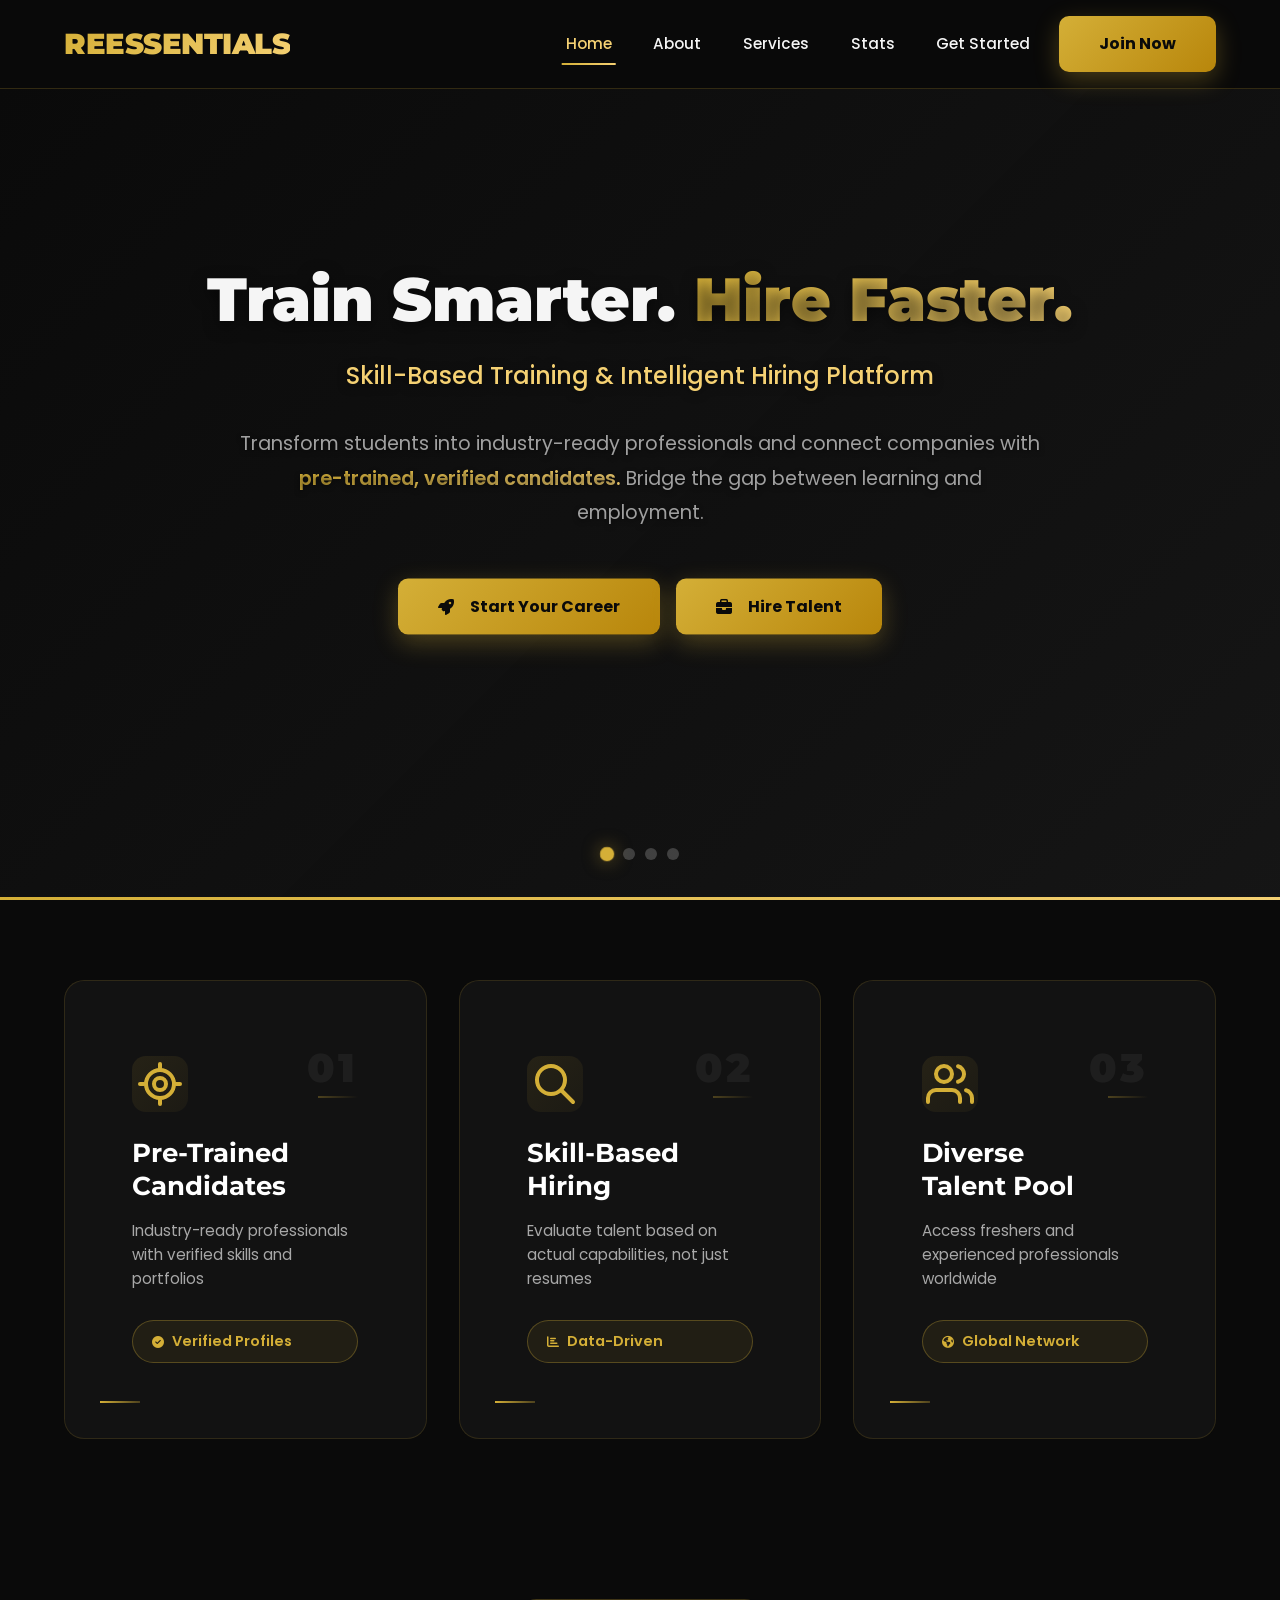
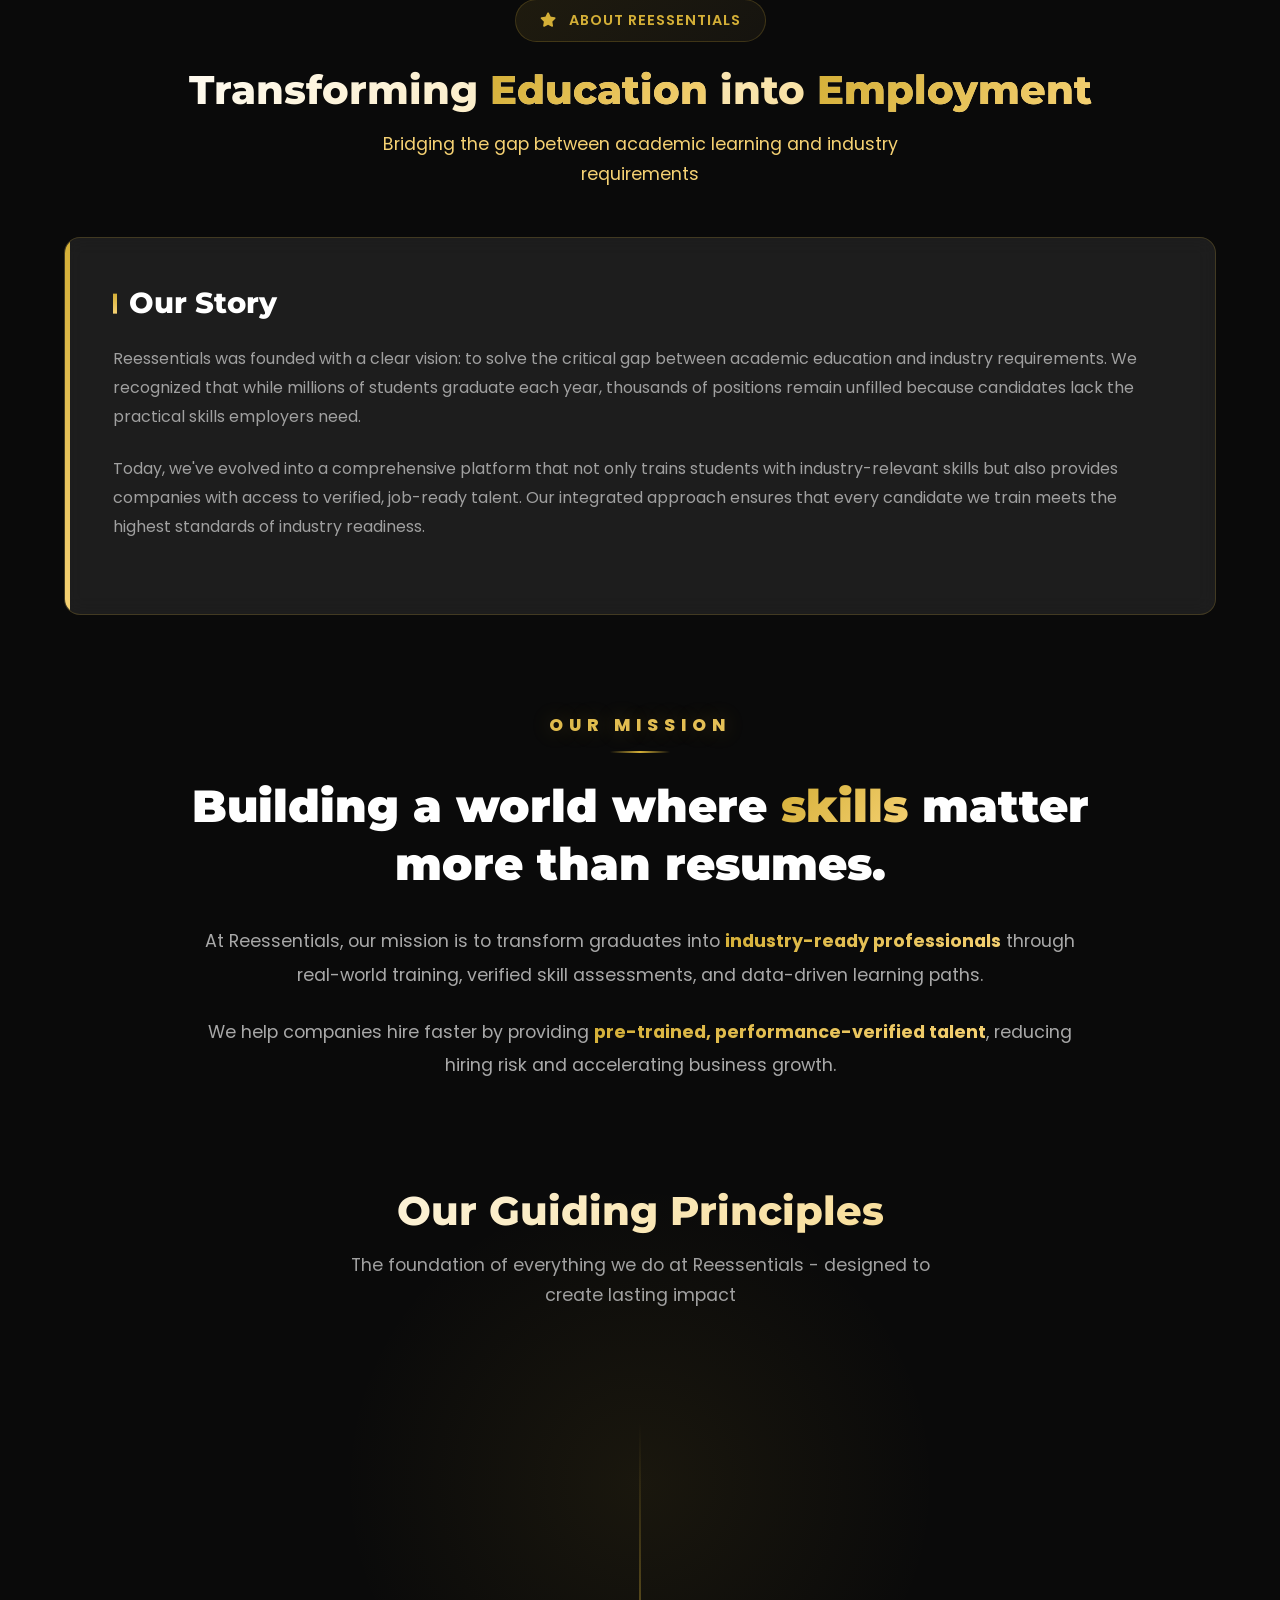
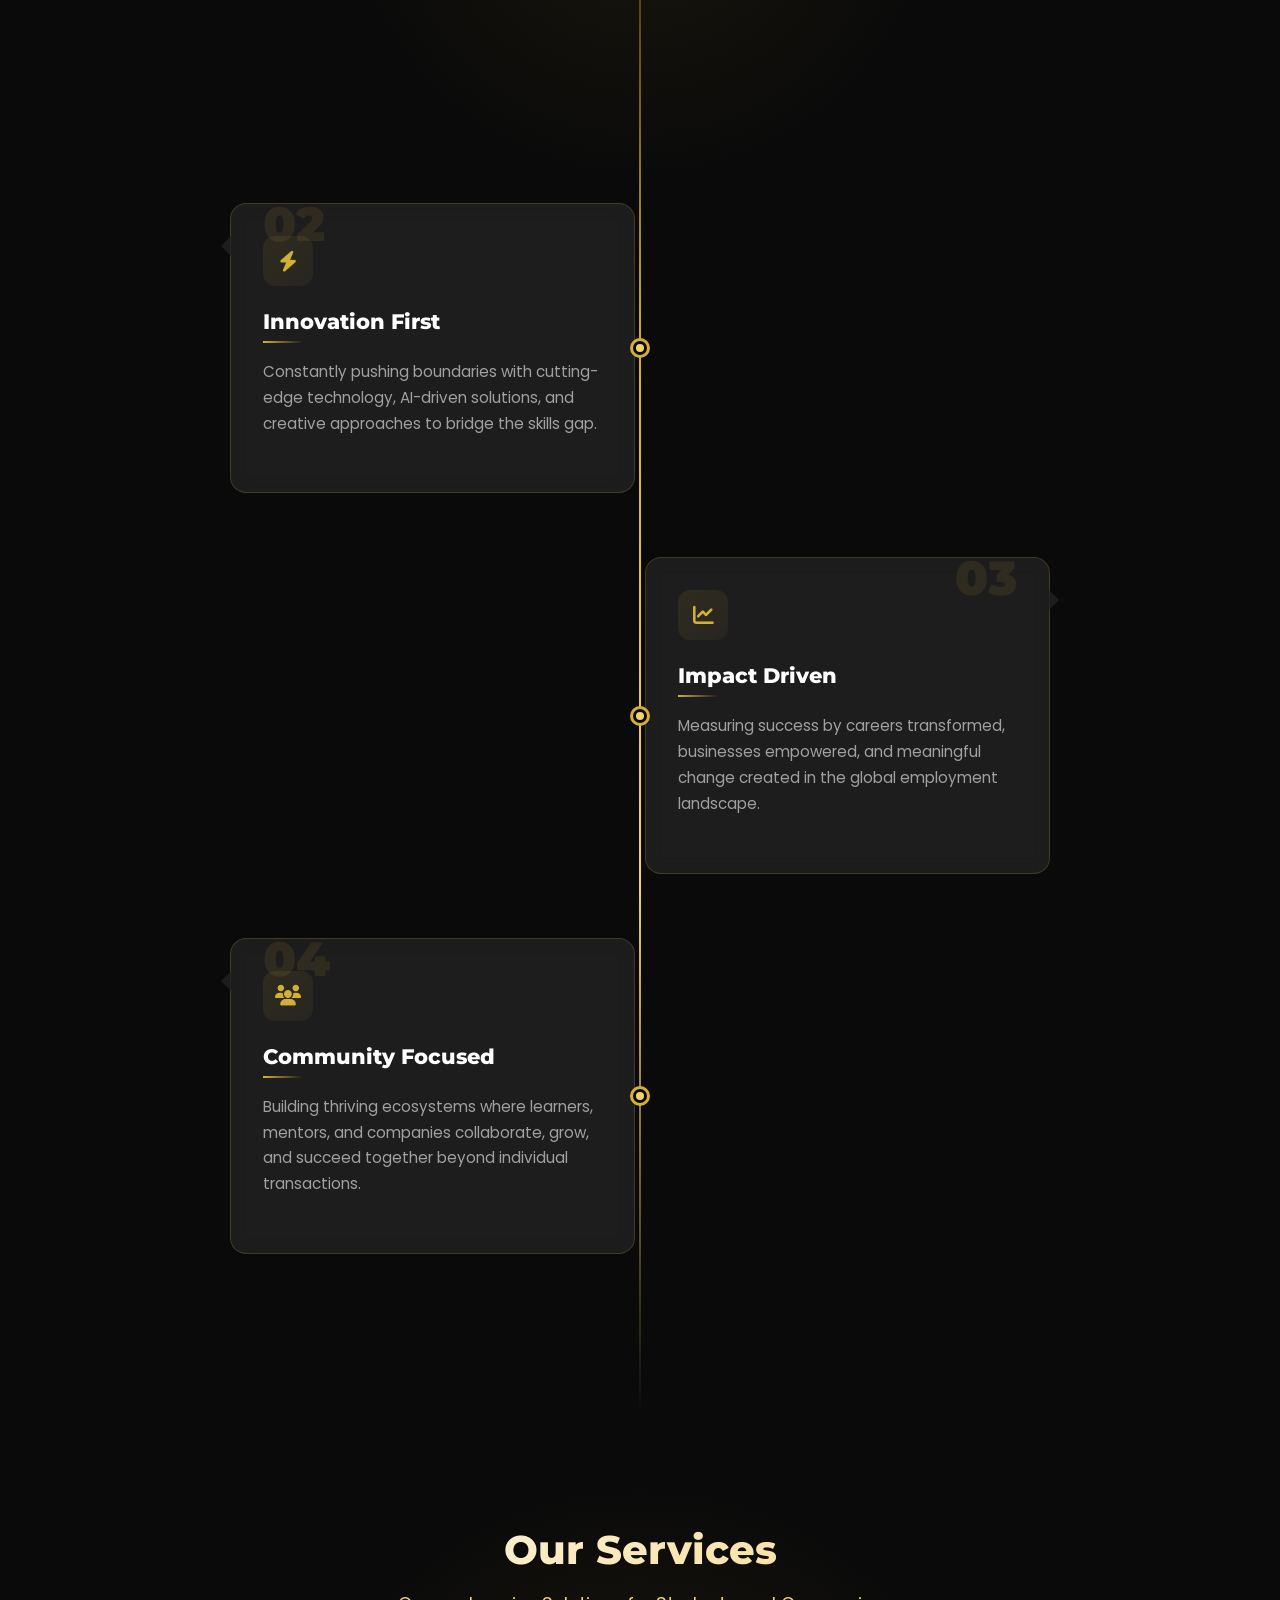
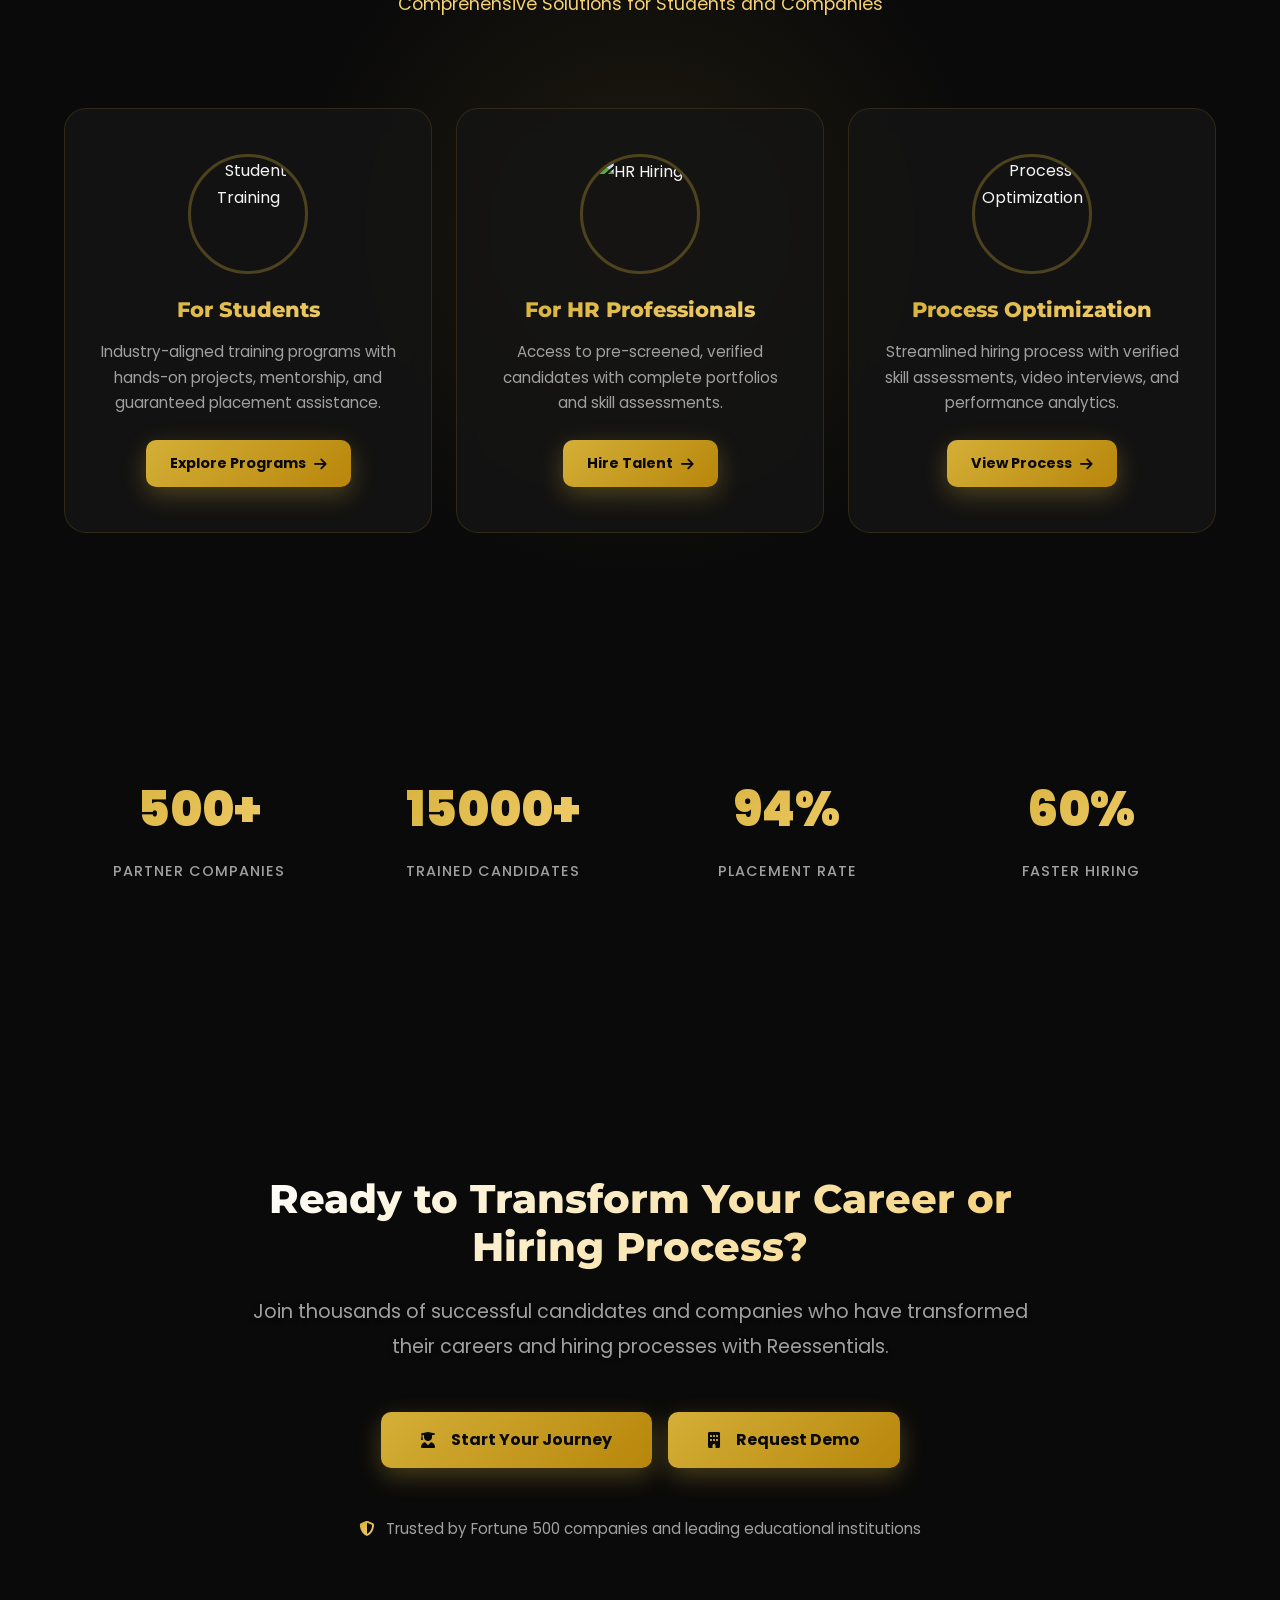
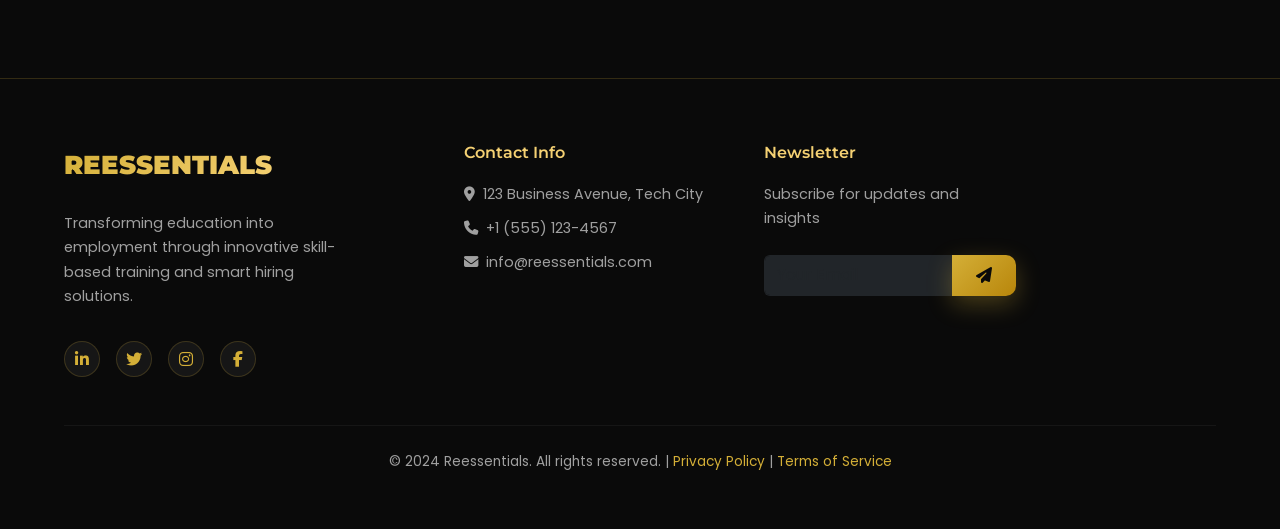
==== src/main/resources/static/index.html @ 7e1df3ef "Initial clean commit" ====
<!DOCTYPE html>
<html lang="en">
<head>
 <meta charset="UTF-8">
 <title>Reessentials - Train Smarter, Hire Faster</title>
 <meta name="viewport" content="width=device-width, initial-scale=1">
 <!-- Performance Optimizations -->
 <meta http-equiv="X-UA-Compatible" content="IE=edge">
 <meta name="description" content="Skill-Based Training & Intelligent Hiring Platform - Transform students into industry-ready professionals">
 <meta name="keywords" content="training, hiring, recruitment, skills, career, jobs, talent">
 <!-- DNS Prefetch for CDNs -->
 <link rel="dns-prefetch" href="https://cdn.jsdelivr.net">
 <link rel="dns-prefetch" href="https://cdnjs.cloudflare.com">
 <link rel="dns-prefetch" href="https://fonts.googleapis.com">
 <!-- Preload Critical Resources -->
 <link rel="preload" href="https://cdn.jsdelivr.net/npm/bootstrap@5.3.2/dist/css/bootstrap.min.css" as="style" crossorigin>
 <link rel="preload" href="https://fonts.googleapis.com/css2?family=Poppins:wght@300;400;500;600;700;800;900&family=Montserrat:wght@700;800;900&display=swap" as="style" crossorigin>
 <!-- Bootstrap 5 (Minified) -->
 <link href="https://cdn.jsdelivr.net/npm/bootstrap@5.3.2/dist/css/bootstrap.min.css" rel="stylesheet" crossorigin="anonymous">
 <!-- Font Awesome (Optimized) -->
 <link rel="stylesheet" href="https://cdnjs.cloudflare.com/ajax/libs/font-awesome/6.4.2/css/all.min.css" crossorigin="anonymous">
 <!-- Google Fonts (Optimized) -->
 <link href="https://fonts.googleapis.com/css2?family=Poppins:wght@300;400;500;600;700;800;900&family=Montserrat:wght@700;800;900&display=swap" rel="stylesheet" crossorigin="anonymous">
 <!-- AOS Animation (Deferred) -->
 <link href="https://unpkg.com/aos@2.3.1/dist/aos.css" rel="stylesheet" media="print" onload="this.media='all'">
 <noscript><link href="https://unpkg.com/aos@2.3.1/dist/aos.css" rel="stylesheet"></noscript>
 <!-- Lazy Loading CSS -->
 <style>
     /* Critical CSS - Above the Fold */
     :root {
         --gold: #D4AF37;
         --gold-light: #F5D173;
         --gold-dark: #B8860B;
         --black: #0A0A0A;
         --black-light: #1A1A1A;
         --black-lighter: #222222;
         --white: #FFFFFF;
         --text-light: #F5F5F5;
         --text-gray: #A0A0A0;
         --border-color: rgba(212, 175, 55, 0.2);
     }
   
     * {
         margin: 0;
         padding: 0;
         box-sizing: border-box;
     }
   
     body {
         background: var(--black);
         color: var(--text-light);
         font-family: 'Poppins', sans-serif;
         overflow-x: hidden;
         line-height: 1.7;
         -webkit-font-smoothing: antialiased;
         -moz-osx-font-smoothing: grayscale;
     }
   
     /* Ensure content is visible before AOS loads */
     [data-aos] {
         opacity: 1 !important;
         transform: none !important;
     }
   
     .js-loaded [data-aos] {
         opacity: 0;
     }
 </style>
 <!-- Full CSS (Loaded after critical CSS) -->
 <style id="full-css" media="print" onload="this.media='all'">
     h1, h2, h3, h4, h5, h6 {
         font-family: 'Montserrat', sans-serif;
         font-weight: 800;
         line-height: 1.2;
         margin-bottom: 1.5rem;
     }
   
     p {
         margin-bottom: 1.5rem;
         color: var(--text-gray);
     }
   
     .container {
         max-width: 1200px;
         padding: 0 1.5rem;
         margin: 0 auto;
     }
   
     section {
         padding: 5rem 0;
         position: relative;
         display: flex;
         align-items: center;
     }
   
     /* Full Page Backgrounds (Lazy Loaded) */
     .section-bg {
         position: absolute;
         top: 0;
         left: 0;
         width: 100%;
         height: 100%;
         z-index: 1;
         background-color: var(--black);
     }
   
     .section-bg.loaded::before {
         content: '';
         position: absolute;
         top: 0;
         left: 0;
         width: 100%;
         height: 100%;
         background: linear-gradient(135deg, rgba(10, 10, 10, 0.85) 0%, rgba(26, 26, 26, 0.9) 100%);
         z-index: 2;
     }
   
     .section-bg img {
         width: 100%;
         height: 100%;
         object-fit: cover;
         object-position: center;
         position: absolute;
         top: 0;
         left: 0;
         z-index: 1;
         opacity: 0;
         transition: opacity 0.8s ease;
     }
   
     .section-bg img.loaded {
         opacity: 1;
     }
   
     .section-content {
         position: relative;
         z-index: 3;
     }
   
     /* Custom Scrollbar */
     ::-webkit-scrollbar {
         width: 10px;
     }
   
     ::-webkit-scrollbar-track {
         background: var(--black);
     }
   
     ::-webkit-scrollbar-thumb {
         background: linear-gradient(135deg, var(--gold), var(--gold-light));
         border-radius: 5px;
     }
   
     /* Gold Gradients */
     .gold-gradient {
         background: linear-gradient(135deg, var(--gold), var(--gold-light));
         -webkit-background-clip: text;
         -webkit-text-fill-color: transparent;
         background-clip: text;
     }
   
     .gold-bg-gradient {
         background: linear-gradient(135deg, var(--gold), var(--gold-light));
     }
    
   
     /* Luxury Navbar */
     .navbar {
         background: rgba(10, 10, 10, 0.95);
         backdrop-filter: blur(10px);
         padding: 1rem 0;
         border-bottom: 1px solid var(--border-color);
         position: fixed;
         width: 100%;
         top: 0;
         z-index: 1000;
         transition: all 0.3s ease;
     }
   
     .navbar.scrolled {
         padding: 0.7rem 0;
         background: rgba(10, 10, 10, 0.98);
         box-shadow: 0 5px 20px rgba(0, 0, 0, 0.3);
     }
   
     .nav-logo {
         font-family: 'Montserrat', sans-serif;
         font-size: 1.8rem;
         font-weight: 900;
         background: linear-gradient(135deg, var(--gold), var(--gold-light));
         -webkit-background-clip: text;
         -webkit-text-fill-color: transparent;
         text-decoration: none;
         letter-spacing: -0.5px;
         display: inline-block;
     }
   
     .nav-link {
         color: var(--text-light) !important;
         font-weight: 500;
         padding: 0.5rem 1rem !important;
         margin: 0 0.3rem;
         font-size: 0.95rem;
         position: relative;
         transition: all 0.3s ease;
     }
   
     .nav-link::after {
         content: '';
         position: absolute;
         bottom: 0;
         left: 50%;
         transform: translateX(-50%);
         width: 0;
         height: 2px;
         background: linear-gradient(135deg, var(--gold), var(--gold-light));
         transition: width 0.3s ease;
     }
   
     .nav-link:hover,
     .nav-link.active {
         color: var(--gold-light) !important;
     }
   
     .nav-link:hover::after,
     .nav-link.active::after {
         width: 70%;
     }
   
     /* Enhanced Hero Section with Carousel */
     .hero-section {
         min-height: 100vh;
         position:relative;
         padding: 0;
         overflow: hidden;
     }
   
     .hero-carousel {
         width: 100%;
         height: 100vh;
         position: relative;
     }
   
     .carousel-inner {
         height: 100vh;
     }
   
     .carousel-item {
         height: 100vh;
         position: relative;
         transition: transform 1s ease-in-out;
         opacity: 0;
         display: none;
     }
   
     .carousel-item.active {
         opacity: 1;
         display: block;
     }
   
     .carousel-item::before {
         content: '';
         position: absolute;
         top: 0;
         left: 0;
         width: 100%;
         height: 100%;
         background: linear-gradient(135deg,
             rgba(10, 10, 10, 0.85) 0%,
             rgba(26, 26, 26, 0.9) 100%);
         z-index: 1;
     }
   
     .carousel-bg {
         position: absolute;
         top: 0;
         left: 0;
         width: 100%;
         height: 100%;
         object-fit: cover;
         z-index: 0;
         opacity: 0;
         transition: opacity 0.8s ease;
     }
   
     .carousel-bg.loaded {
         opacity: 1;
     }
   
     .carousel-content {
         position: absolute;
         top: 50%;
         left: 50%;
         transform: translate(-50%, -50%);
         z-index: 2;
         width: 100%;
         padding: 0 2rem;
         text-align: center;
     }
   
     .hero-title {
         font-size: 3.8rem;
         font-weight: 900;
         margin-bottom: 1.5rem;
         line-height: 1.1;
         text-shadow: 0 5px 15px rgba(0, 0, 0, 0.5);
     }
   
     .hero-title span {
         display: inline-block;
     }
   
     .hero-subtitle {
         font-size: 1.5rem;
         color: var(--gold-light);
         margin-bottom: 2rem;
         font-weight: 500;
         max-width: 700px;
         margin-left: auto;
         margin-right: auto;
         line-height: 1.6;
         text-shadow: 0 2px 10px rgba(0, 0, 0, 0.5);
     }
   
     .hero-text {
         font-size: 1.2rem;
         color: var(--text-gray);
         max-width: 800px;
         margin: 0 auto 3rem;
         line-height: 1.8;
         text-shadow: 0 2px 5px rgba(0, 0, 0, 0.5);
     }
    .carousel-bg,
.section-bg img {
   filter: contrast(1.05) brightness(0.9);
}
.carousel-item::before {
   background: linear-gradient(135deg,
       rgba(10,10,10,0.65),
       rgba(26,26,26,0.75));
}
   
     /* Carousel Controls */
     .carousel-controls {
         position: absolute;
         bottom: 40px;
         left: 0;
         width: 100%;
         z-index: 10;
         display: flex;
         justify-content: center;
         align-items: center;
         gap: 20px;
     }
   
     .carousel-pagination {
         display: flex;
         gap: 10px;
     }
   
     .carousel-dot {
         width: 12px;
         height: 12px;
         border-radius: 50%;
         background: rgba(255, 255, 255, 0.2);
         border: 2px solid transparent;
         cursor: pointer;
         transition: all 0.3s ease;
     }
   
     .carousel-dot.active {
         background: var(--gold);
         transform: scale(1.2);
         box-shadow: 0 0 15px rgba(212, 175, 55, 0.5);
     }
   
     .carousel-dot:hover:not(.active) {
         background: rgba(212, 175, 55, 0.5);
     }
   
     .carousel-progress {
         position: absolute;
         bottom: 0;
         left: 0;
         width: 0%;
         height: 3px;
         background: linear-gradient(90deg, var(--gold), var(--gold-light));
         z-index: 11;
         transition: width 5s linear;
     }
   
     /* Buttons */
     .btn-gold {
         background: linear-gradient(135deg, var(--gold), var(--gold-dark));
         color: var(--black) !important;
         font-weight: 700;
         padding: 1rem 2.5rem;
         border-radius: 10px;
         border: none;
         font-size: 1rem;
         transition: all 0.3s ease;
         box-shadow: 0 8px 25px rgba(212, 175, 55, 0.3);
         position: relative;
         overflow: hidden;
         display: inline-flex;
         align-items: center;
         justify-content: center;
         gap: 0.5rem;
         cursor: pointer;
         user-select: none;
     }
   
     .btn-gold:hover {
         transform: translateY(-3px);
         box-shadow: 0 15px 35px rgba(212, 175, 55, 0.4);
     }
   
     .btn-gold i {
         transition: transform 0.3s ease;
     }
   
     .btn-gold:hover i {
         transform: translateX(5px);
     }
   
     /* Modern Features Section */
    
    
    /* ===== WOW PREMIUM FEATURE CARDS (Clean & Modern) ===== */
.modern-features-section {
   padding: 5rem 0;
   background: #0a0a0a;
}
.feature-showcase {
   display: grid;
   grid-template-columns: repeat(3, 1fr);
   gap: 2rem;
}
/* Card */
.feature-showcase-item {
   background: rgba(20, 20, 20, 0.85);
   border: 1px solid rgba(212,175,55,0.15);
   border-radius: 20px;
   padding: 2.2rem;
   transition: all 0.35s ease;
   position: relative;
   overflow: hidden;
   backdrop-filter: blur(10px);
}
/* Hover WOW */
.feature-showcase-item:hover {
   transform: translateY(-12px) scale(1.02);
   border-color: rgba(212,175,55,0.7);
   box-shadow: 0 25px 50px rgba(0,0,0,0.5),
               0 0 25px rgba(212,175,55,0.25);
}
/* Top number */
.feature-showcase-number {
   font-size: 0.8rem;
   letter-spacing: 3px;
   color: rgba(212,175,55,0.6);
   margin-bottom: 1rem;
   font-weight: 600;
}
/* Icon Circle */
.feature-showcase-item::before {
   content: "";
   position: absolute;
   top: -40px;
   right: -40px;
   width: 120px;
   height: 120px;
   background: radial-gradient(circle, rgba(212,175,55,0.15), transparent 70%);
}
/* Title */
.feature-showcase-title {
   font-size: 1.6rem;
   font-weight: 700;
   color: #fff;
   margin-bottom: 1rem;
   line-height: 1.3;
}
/* Description */
.feature-showcase-desc {
   font-size: 0.95rem;
   color: #a8a8a8;
   line-height: 1.6;
   margin-bottom: 1.8rem;
}
/* Bottom Tag */
.feature-showcase-tag {
   display: inline-flex;
   align-items: center;
   gap: 0.5rem;
   padding: 0.5rem 1.2rem;
   border-radius: 30px;
   background: rgba(212,175,55,0.08);
   border: 1px solid rgba(212,175,55,0.3);
   font-size: 0.9rem;
   font-weight: 600;
   color: #d4af37;
   transition: all 0.3s ease;
}
.feature-showcase-item:hover .feature-showcase-tag {
   background: linear-gradient(135deg,#d4af37,#f5d173);
   color: #000;
   border-color: transparent;
}
/* Responsive */
@media(max-width:992px){
   .feature-showcase{
       grid-template-columns: repeat(2,1fr);
   }
}
@media(max-width:768px){
   .feature-showcase{
       grid-template-columns: 1fr;
   }
}
   
    
     .feature-showcase-item::before {
         content: '';
         position: absolute;
         inset: 0;
         background: linear-gradient(
             135deg,
             rgba(212, 175, 55, 0.03) 0%,
             rgba(212, 175, 55, 0.01) 100%
         );
         opacity: 0;
         transition: opacity 0.4s ease;
         z-index: 1;
     }
   
     .feature-showcase-item:hover::before {
         opacity: 1;
     }
   
     .feature-showcase-item:hover {
         transform: translateY(-10px);
         border-color: rgba(212, 175, 55, 0.2);
         box-shadow:
             0 20px 40px rgba(0, 0, 0, 0.3),
             0 0 60px rgba(212, 175, 55, 0.05),
             inset 0 0 0 1px rgba(212, 175, 55, 0.1);
     }
   
     .feature-showcase-content {
         position: relative;
         padding: 2.5rem 2rem;
         height: 100%;
         display: flex;
         flex-direction: column;
         z-index: 2;
     }
   
     .feature-showcase-number {
         position: absolute;
         top: 2rem;
         right: 2rem;
         text-align: right;
         z-index: 3;
     }
   
     .number-glow {
         font-family: 'Montserrat', sans-serif;
         font-size: 2.5rem;
         font-weight: 900;
         color: rgba(255, 255, 255, 0.05);
         line-height: 1;
         transition: all 0.4s ease;
         display: block;
     }
   
     .feature-showcase-item:hover .number-glow {
         color: rgba(212, 175, 55, 0.1);
         transform: scale(1.05);
     }
   
     .number-line {
         width: 40px;
         height: 2px;
         background: linear-gradient(90deg,
             rgba(212, 175, 55, 0.3),
             transparent);
         margin-top: 0.5rem;
         margin-left: auto;
         transition: all 0.4s ease;
         transform-origin: right;
     }
   
     .feature-showcase-item:hover .number-line {
         width: 60px;
         background: linear-gradient(90deg,
             var(--gold),
             rgba(212, 175, 55, 0.3));
     }
   
     .feature-showcase-icon {
         width: 56px;
         height: 56px;
         background: linear-gradient(135deg,
             rgba(212, 175, 55, 0.1),
             rgba(212, 175, 55, 0.05));
         border-radius: 14px;
         display: flex;
         align-items: center;
         justify-content: center;
         margin-bottom: 1.5rem;
         color: var(--gold);
         transition: all 0.4s cubic-bezier(0.4, 0, 0.2, 1);
         position: relative;
         overflow: hidden;
     }
   
     .feature-showcase-icon::before {
         content: '';
         position: absolute;
         inset: 0;
         background: linear-gradient(135deg,
             var(--gold),
             var(--gold-light));
         opacity: 0;
         transition: opacity 0.4s ease;
     }
   
     .feature-showcase-icon svg {
         position: relative;
         z-index: 2;
         transition: all 0.4s ease;
     }
   
     .feature-showcase-item:hover .feature-showcase-icon {
         transform: translateY(-5px) scale(1.05);
         box-shadow:
             0 10px 20px rgba(212, 175, 55, 0.2),
             inset 0 1px 0 rgba(255, 255, 255, 0.2);
     }
   
     .feature-showcase-item:hover .feature-showcase-icon::before {
         opacity: 1;
     }
   
     .feature-showcase-item:hover .feature-showcase-icon svg {
         color: var(--black);
         transform: rotate(5deg);
     }
   
    
   
     .title-line {
         position: absolute;
         bottom: 0;
         left: 0;
         width: 40px;
         height: 2px;
         background: linear-gradient(90deg,
             var(--gold),
             rgba(212, 175, 55, 0.3));
         transition: all 0.4s ease;
     }
   
     .feature-showcase-item:hover .title-line {
         width: 60px;
         background: linear-gradient(90deg,
             var(--gold),
             var(--gold-light));
     }
   
   
     .feature-showcase-item:hover .feature-showcase-desc {
         color: rgba(255, 255, 255, 0.9);
     }
   
   
   
     .feature-showcase-tag i {
         font-size: 0.75rem;
     }
   
     .feature-showcase-item:hover .feature-showcase-tag {
         background: rgba(212, 175, 55, 0.15);
         border-color: rgba(212, 175, 55, 0.3);
         transform: translateY(-2px);
         box-shadow: 0 5px 15px rgba(212, 175, 55, 0.1);
     }
   
     /* About Section */
     #about .section-bg::before {
         background: linear-gradient(135deg, rgba(10, 10, 10, 0.88) 0%, rgba(26, 26, 26, 0.92) 100%);
     }
   
     .about-header {
         text-align: center;
         margin-bottom: 3rem;
     }
   
     .about-badge {
         display: inline-block;
         background: linear-gradient(135deg, rgba(212, 175, 55, 0.1), rgba(245, 209, 115, 0.05));
         border: 1px solid var(--border-color);
         padding: 0.5rem 1.5rem;
         border-radius: 50px;
         font-size: 0.9rem;
         color: var(--gold);
         font-weight: 600;
         letter-spacing: 1px;
         margin-bottom: 1.5rem;
         text-transform: uppercase;
     }
   
     .section-title {
         font-size: 2.5rem;
         margin-bottom: 1rem;
         background: linear-gradient(135deg, var(--white), var(--gold-light));
         -webkit-background-clip: text;
         -webkit-text-fill-color: transparent;
     }
   
     .section-subtitle {
         font-size: 1.1rem;
         color: var(--gold-light);
         margin-bottom: 2.5rem;
         max-width: 600px;
         margin-left: auto;
         margin-right: auto;
     }
   
     /* About Content */
     .about-content {
         display: flex;
         flex-direction: column;
         gap: 3rem;
     }
   
     /* Story Section */
     .story-section {
         background: rgba(34, 34, 34, 0.8);
         border-radius: 16px;
         padding: 3rem;
         border: 1px solid var(--border-color);
         position: relative;
         overflow: hidden;
         backdrop-filter: blur(10px);
     }
   
     .story-section::before {
         content: '';
         position: absolute;
         top: 0;
         left: 0;
         width: 5px;
         height: 100%;
         background: linear-gradient(180deg, var(--gold), var(--gold-light));
     }
   
     .story-title {
         font-size: 1.8rem;
         margin-bottom: 1.5rem;
         color: var(--white);
         position: relative;
         padding-left: 1rem;
     }
   
     .story-title::before {
         content: '';
         position: absolute;
         left: 0;
         top: 50%;
         transform: translateY(-50%);
         width: 4px;
         height: 60%;
         background: linear-gradient(180deg, var(--gold), var(--gold-light));
     }
   
     .story-text {
         font-size: 1rem;
         line-height: 1.8;
         color: var(--text-gray);
     }
   
     /* Mission Vision Grid - UPDATED */
     .mission-vision-grid {
         display: grid;
         grid-template-columns: repeat(auto-fit, minmax(280px, 1fr));
         gap: 2rem;
     }
   
     .mission-card, .vision-card {
         background: rgba(34, 34, 34, 0.8);
         border-radius: 16px;
         padding: 2.5rem;
         border: 1px solid var(--border-color);
         position: relative;
         overflow: hidden;
         transition: all 0.3s ease;
         height: 100%;
         backdrop-filter: blur(10px);
     }
   
     .mission-card:hover, .vision-card:hover {
         transform: translateY(-8px);
         border-color: rgba(212, 175, 55, 0.5);
         box-shadow: 0 20px 40px rgba(0, 0, 0, 0.3);
     }
   
     .mission-card::before {
         content: '';
         position: absolute;
         top: 0;
         left: 0;
         width: 100%;
         height: 4px;
         background: linear-gradient(90deg, var(--gold), var(--gold-light));
     }
   
     .vision-card::before {
         content: '';
         position: absolute;
         top: 0;
         left: 0;
         width: 100%;
         height: 4px;
         background: linear-gradient(90deg, var(--gold-light), var(--gold));
     }
   
     .card-icon {
         width: 60px;
         height: 60px;
         background: linear-gradient(135deg, rgba(212, 175, 55, 0.1), rgba(245, 209, 115, 0.05));
         border-radius: 50%;
         display: flex;
         align-items: center;
         justify-content: center;
         margin-bottom: 1.5rem;
         color: var(--gold);
         font-size: 1.5rem;
     }
   
     .card-title {
         font-size: 1.4rem;
         margin-bottom: 1rem;
         color: var(--white);
     }
   
     /* UPDATED Mission & Vision Text */
     .mission-text {
         font-size: 1.1rem;
         line-height: 1.7;
         color: var(--text-gray);
         position: relative;
         padding-left: 1.5rem;
         border-left: 3px solid rgba(212, 175, 55, 0.3);
         background: linear-gradient(135deg, transparent, rgba(212, 175, 55, 0.03));
         padding: 1.5rem;
         border-radius: 8px;
         margin-top: 1rem;
     }
   
     .vision-text {
         font-size: 1.1rem;
         line-height: 1.7;
         color: var(--text-gray);
         position: relative;
         padding-left: 1.5rem;
         border-left: 3px solid rgba(245, 209, 115, 0.3);
         background: linear-gradient(135deg, transparent, rgba(245, 209, 115, 0.03));
         padding: 1.5rem;
         border-radius: 8px;
         margin-top: 1rem;
     }
   
     /* NEW - REDESIGNED CORE VALUES SECTION */
.values-section {
   margin-top: 0;
   padding-top: 1rem;
   position: relative;
}
   
     .values-header {
         text-align: center;
         margin-bottom: 4rem;
         position: relative;
     }
   
     .values-title {
         font-size: 2.5rem;
         background: linear-gradient(135deg, var(--white), var(--gold-light));
         -webkit-background-clip: text;
         -webkit-text-fill-color: transparent;
         margin-bottom: 1rem;
     }
   
     .values-subtitle {
         font-size: 1.1rem;
         color: var(--text-gray);
         max-width: 600px;
         margin: 0 auto;
     }
   
     .values-timeline {
         position: relative;
         max-width: 900px;
         margin: 0 auto;
         padding: 3rem 0;
     }
   
     .values-timeline::before {
         content: '';
         position: absolute;
         left: 50%;
         transform: translateX(-50%);
         width: 2px;
         height: 100%;
         background: linear-gradient(180deg,
             transparent,
             var(--gold),
             var(--gold-light),
             transparent);
     }
   
     .value-timeline-item {
         display: flex;
         align-items: center;
         margin-bottom: 4rem;
         position: relative;
         opacity: 0;
         transform: translateY(30px);
         transition: all 0.8s ease;
     }
   
     .value-timeline-item.visible {
         opacity: 1;
         transform: translateY(0);
     }
   
     .value-timeline-item:nth-child(odd) {
         justify-content: flex-end;
     }
   
     .value-timeline-item:nth-child(even) {
         justify-content: flex-start;
     }
   
     .timeline-dot {
         position: absolute;
         left: 50%;
         transform: translateX(-50%);
         width: 20px;
         height: 20px;
         background: var(--black);
         border: 3px solid var(--gold);
         border-radius: 50%;
         z-index: 2;
     }
   
     .timeline-dot::after {
         content: '';
         position: absolute;
         top: 50%;
         left: 50%;
         transform: translate(-50%, -50%);
         width: 8px;
         height: 8px;
         background: var(--gold-light);
         border-radius: 50%;
     }
   
     .timeline-content {
         background: rgba(34, 34, 34, 0.8);
         border: 1px solid rgba(212, 175, 55, 0.2);
         border-radius: 16px;
         padding: 2rem;
         width: 45%;
         position: relative;
         backdrop-filter: blur(10px);
         transition: all 0.4s ease;
     }
   
     .value-timeline-item:hover .timeline-content {
         transform: translateY(-5px);
         border-color: var(--gold);
         box-shadow: 0 15px 30px rgba(0, 0, 0, 0.3),
                     0 0 40px rgba(212, 175, 55, 0.1);
     }
   
     .value-timeline-item:nth-child(odd) .timeline-content {
         margin-right: 2.5rem;
     }
   
     .value-timeline-item:nth-child(even) .timeline-content {
         margin-left: 2.5rem;
     }
   
     .timeline-content::before {
         content: '';
         position: absolute;
         top: 2rem;
         width: 0;
         height: 0;
         border-style: solid;
     }
   
     .value-timeline-item:nth-child(odd) .timeline-content::before {
         right: -10px;
         border-width: 10px 0 10px 10px;
         border-color: transparent transparent transparent rgba(34, 34, 34, 0.8);
     }
   
     .value-timeline-item:nth-child(even) .timeline-content::before {
         left: -10px;
         border-width: 10px 10px 10px 0;
         border-color: transparent rgba(34, 34, 34, 0.8) transparent transparent;
     }
   
     .timeline-number {
         position: absolute;
         top: -20px;
         font-family: 'Montserrat', sans-serif;
         font-size: 3rem;
         font-weight: 900;
         color: rgba(212, 175, 55, 0.1);
         z-index: 1;
     }
   
     .value-timeline-item:nth-child(odd) .timeline-number {
         right: 2rem;
     }
   
     .value-timeline-item:nth-child(even) .timeline-number {
         left: 2rem;
     }
   
     .timeline-icon {
         width: 50px;
         height: 50px;
         background: linear-gradient(135deg,
             rgba(212, 175, 55, 0.1),
             rgba(245, 209, 115, 0.05));
         border-radius: 12px;
         display: flex;
         align-items: center;
         justify-content: center;
         margin-bottom: 1.5rem;
         color: var(--gold);
         font-size: 1.3rem;
         transition: all 0.4s ease;
     }
   
     .value-timeline-item:hover .timeline-icon {
         transform: rotate(15deg) scale(1.1);
         background: linear-gradient(135deg, var(--gold), var(--gold-light));
         color: var(--black);
     }
   
     .timeline-title {
         font-size: 1.3rem;
         margin-bottom: 1rem;
         color: var(--white);
         position: relative;
         padding-bottom: 0.5rem;
     }
   
     .timeline-title::after {
         content: '';
         position: absolute;
         bottom: 0;
         left: 0;
         width: 40px;
         height: 2px;
         background: linear-gradient(90deg, var(--gold), transparent);
         transition: width 0.4s ease;
     }
   
     .value-timeline-item:hover .timeline-title::after {
         width: 60px;
         background: linear-gradient(90deg, var(--gold), var(--gold-light));
     }
   
     .timeline-desc {
         color: var(--text-gray);
         font-size: 0.95rem;
         line-height: 1.7;
     }
   
    /* Premium Dark Overlay */
#services .section-bg::before {
   background: linear-gradient(
       180deg,
       rgba(10,10,10,0.92) 0%,
       rgba(10,10,10,0.95) 50%,
       rgba(10,10,10,0.92) 100%
   );
}
/* Center Gold Glow (WOW effect) */
#services::after {
   content: "";
   position: absolute;
   top: 50%;
   left: 50%;
   width: 700px;
   height: 700px;
   transform: translate(-50%, -50%);
   background: radial-gradient(circle, rgba(212,175,55,0.10), transparent 70%);
   z-index: 1;
}
     .service-card {
   background: rgba(20, 20, 20, 0.85);
   border-radius: 22px;
   padding: 2.8rem 2rem;
   border: 1px solid rgba(212,175,55,0.15);
   backdrop-filter: blur(12px);
   transition: all 0.4s ease;
   text-align: center;
   position: relative;
   overflow: hidden;
}
  .service-card::before {
   content: "";
   position: absolute;
   top: -50%;
   left: -50%;
   width: 200%;
   height: 200%;
   background: radial-gradient(circle, rgba(212,175,55,0.08), transparent 60%);
   opacity: 0;
   transition: opacity 0.4s ease;
} 
    .service-card:hover {
   transform: translateY(-15px) scale(1.02);
   border-color: rgba(212,175,55,0.6);
   box-shadow:
       0 30px 60px rgba(0,0,0,0.6),
       0 0 40px rgba(212,175,55,0.25);
}
   
     .service-image {
         width: 120px;
         height: 120px;
         margin: 0 auto 1.5rem;
         border-radius: 50%;
         overflow: hidden;
         border: 3px solid rgba(212, 175, 55, 0.3);
         transition: all 0.4s ease;
     }
   
     .service-card:hover .service-image {
         transform: scale(1.1);
         border-color: var(--gold);
     }
   
     .service-image img {
         width: 100%;
         height: 100%;
         object-fit: cover;
         transition: transform 0.4s ease;
     }
   
     .service-card:hover .service-image img {
         transform: scale(1.1);
     }
   
     .service-card h3 {
         font-size: 1.3rem;
         margin-bottom: 1rem;
     }
   
     .service-card p {
         font-size: 0.95rem;
         margin-bottom: 1.5rem;
         color: var(--text-gray);
     }
   
     .service-card .btn-gold {
         padding: 0.8rem 1.5rem;
         font-size: 0.9rem;
     }
    
     .service-card:hover::before {
   opacity: 1;
}
     /* ===== WOW MISSION SECTION (Premium No Box Style) ===== */
.wow-mission-section {
   padding: 3rem 0 1rem 0;   /* less bottom space */
}
.wow-mission-content {
   max-width: 900px;
   margin: auto;
   text-align: center;
}
/* Small label */
.wow-mission-label {
   font-size: 1.1rem;
   letter-spacing: 6px;
   font-weight: 800;
   text-transform: uppercase;
   margin-bottom: 1.5rem;
   /* Gold Gradient Text */
   background: linear-gradient(135deg, #d4af37, #f5d173);
   -webkit-background-clip: text;
   -webkit-text-fill-color: transparent;
   /* Premium glow effect */
   text-shadow: 0 0 20px rgba(212,175,55,0.25);
}
/* Big Premium Title */
.wow-mission-title {
   font-size: 2.8rem;
   font-weight: 900;
   line-height: 1.3;
   margin-bottom: 2rem;
   color: #fff;
}
.wow-mission-title span {
   background: linear-gradient(135deg,#d4af37,#f5d173);
   -webkit-background-clip: text;
   -webkit-text-fill-color: transparent;
}
/* Text */
.wow-mission-text {
   font-size: 1.1rem;
   line-height: 1.9;
   color: #a8a8a8;
   margin-bottom: 1.5rem;
}
/* Subtle center glow effect */
.wow-mission-section::before {
   content: "";
   position: absolute;
   top: 50%;
   left: 50%;
   width: 600px;
   height: 600px;
   transform: translate(-50%, -50%);
   background: radial-gradient(circle, rgba(212,175,55,0.08), transparent 70%);
   z-index: 0;
}
.wow-mission-label::after {
   content: "";
   display: block;
   width: 60px;
   height: 2px;
   margin: 10px auto 0;
   background: linear-gradient(90deg, transparent, #d4af37, transparent);
}
.wow-mission-content {
   position: relative;
   z-index: 2;
}
/* Responsive */
@media(max-width:768px){
   .wow-mission-title{
       font-size: 2rem;
   }
   .wow-mission-text{
       font-size: 1rem;
   }
}
    
   
     /* Stats Section */
     .stats-section {
         min-height: 50vh;
     }
   
     #stats .section-bg::before {
         background: linear-gradient(135deg, rgba(10, 10, 10, 0.78) 0%, rgba(26, 26, 26, 0.82) 100%);
     }
   
     .stat-item {
         text-align: center;
         padding: 1.5rem;
     }
   
     .stat-number {
         font-size: 3rem;
         font-weight: 900;
         margin-bottom: 0.5rem;
         background: linear-gradient(135deg, var(--gold), var(--gold-light));
         -webkit-background-clip: text;
         -webkit-text-fill-color: transparent;
     }
   
     .stat-label {
         color: var(--text-gray);
         font-size: 0.9rem;
         font-weight: 500;
         text-transform: uppercase;
         letter-spacing: 1px;
     }
   
     /* CTA Section */
     #cta .section-bg::before {
         background: linear-gradient(135deg, rgba(10, 10, 10, 0.75) 0%, rgba(26, 26, 26, 0.78) 100%);
     }
   
     .cta-content {
         position: relative;
         z-index: 2;
         text-align: center;
         padding: 2rem 0;
     }
   
     /* Footer */
     .footer {
         background: var(--black);
         padding: 4rem 0 2rem;
         border-top: 1px solid var(--border-color);
     }
   
     .footer-logo {
         font-family: 'Montserrat', sans-serif;
         font-size: 1.6rem;
         font-weight: 900;
         background: linear-gradient(135deg, var(--gold), var(--gold-light));
         -webkit-background-clip: text;
         -webkit-text-fill-color: transparent;
         margin-bottom: 1.5rem;
         display: inline-block;
     }
   
     .footer-text {
         color: var(--text-gray);
         font-size: 0.9rem;
         line-height: 1.7;
         margin-bottom: 2rem;
         max-width: 300px;
     }
   
     .social-links {
         display: flex;
         gap: 1rem;
         margin-top: 1.5rem;
     }
   
     .social-link {
         width: 36px;
         height: 36px;
         border-radius: 50%;
         background: rgba(255, 255, 255, 0.05);
         display: flex;
         align-items: center;
         justify-content: center;
         color: var(--gold);
         text-decoration: none;
         transition: all 0.3s ease;
         border: 1px solid var(--border-color);
     }
   
     .social-link:hover {
         background: var(--gold);
         color: var(--black);
         transform: translateY(-3px);
     }
   
     .footer-heading {
         color: var(--gold-light);
         font-size: 1rem;
         font-weight: 600;
         margin-bottom: 1.2rem;
     }
   
     .footer-links {
         list-style: none;
         padding: 0;
         margin: 0;
     }
   
     .footer-links li {
         margin-bottom: 0.6rem;
     }
   
     .footer-links a {
         color: var(--text-gray);
         text-decoration: none;
         font-size: 0.9rem;
         transition: all 0.3s ease;
         display: flex;
         align-items: center;
         gap: 0.5rem;
     }
   
     .footer-links a:hover {
         color: var(--gold-light);
         transform: translateX(5px);
     }
   
     .copyright {
         text-align: center;
         margin-top: 3rem;
         padding-top: 1.5rem;
         border-top: 1px solid rgba(255, 255, 255, 0.05);
         color: var(--text-gray);
         font-size: 0.85rem;
     }
   
     /* Animation Classes */
     .fade-in {
         opacity: 0;
         transform: translateY(20px);
         animation: fadeIn 0.8s ease forwards;
     }
   
     @keyframes fadeIn {
         to {
             opacity: 1;
             transform: translateY(0);
         }
     }
   
     .delay-1 {
         animation-delay: 0.2s;
     }
   
     .delay-2 {
         animation-delay: 0.4s;
     }
   
     .delay-3 {
         animation-delay: 0.6s;
     }
   
     .delay-4 {
         animation-delay: 0.8s;
     }
   
     /* Carousel Slide Animations */
     .slide-in-right {
         animation: slideInRight 1s ease-out forwards;
     }
   
     @keyframes slideInRight {
         from {
             opacity: 0;
             transform: translateX(100px);
         }
         to {
             opacity: 1;
             transform: translateX(0);
         }
     }
   
     .slide-in-left {
         animation: slideInLeft 1s ease-out forwards;
     }
   
     @keyframes slideInLeft {
         from {
             opacity: 0;
             transform: translateX(-100px);
         }
         to {
             opacity: 1;
             transform: translateX(0);
         }
     }
   
     .slide-in-up {
         animation: slideInUp 1s ease-out forwards;
     }
   
     @keyframes slideInUp {
         from {
             opacity: 0;
             transform: translateY(100px);
         }
         to {
             opacity: 1;
             transform: translateY(0);
         }
     }
   
     /* Scroll Progress Indicator */
     .scroll-progress {
         position: fixed;
         top: 0;
         left: 0;
         width: 0%;
         height: 3px;
         background: linear-gradient(135deg, var(--gold), var(--gold-light));
         z-index: 1001;
         transition: width 0.3s ease;
     }
   
     /* Performance Optimizations */
     .will-change {
         will-change: transform, opacity;
     }
   
     /* Reduce motion for accessibility */
     @media (prefers-reduced-motion: reduce) {
         *,
         *::before,
         *::after {
             animation-duration: 0.01ms !important;
             animation-iteration-count: 1 !important;
             transition-duration: 0.01ms !important;
         }
     }
   
     /* Responsive Design */
     @media (max-width: 1200px) {
         .hero-title {
             font-size: 3.2rem;
         }
       
         .feature-showcase {
             grid-template-columns: repeat(2, 1fr);
         }
       
        #services .section-title {
   font-size: 3rem;
   font-weight: 900;
   margin-bottom: 1rem;
}
     }
   
     @media (max-width: 992px) {
         .hero-title {
             font-size: 2.8rem;
         }
       
         .hero-subtitle {
             font-size: 1.3rem;
         }
       
         .section-title {
             font-size: 2rem;
         }
       
         section {
             padding: 4rem 0;
         }
       
         .story-section {
             padding: 2.5rem;
         }
       
         .mission-vision-grid {
             grid-template-columns: 1fr;
         }
       
         /* Timeline Responsive */
         .values-timeline::before {
             left: 30px;
         }
       
         .value-timeline-item {
             justify-content: flex-start !important;
         }
       
         .value-timeline-item .timeline-content {
             width: calc(100% - 60px);
             margin-left: 60px !important;
             margin-right: 0 !important;
         }
       
         .timeline-dot {
             left: 30px;
         }
       
         .value-timeline-item:nth-child(odd) .timeline-content::before {
             left: -10px;
             right: auto;
             border-width: 10px 10px 10px 0;
             border-color: transparent rgba(34, 34, 34, 0.8) transparent transparent;
         }
       
         .value-timeline-item:nth-child(odd) .timeline-number {
             left: 2rem;
             right: auto;
         }
       
         .modern-features-section {
             padding: 4rem 0;
         }
       
         .feature-showcase-content {
             padding: 2rem 1.5rem;
         }
     }
   
     @media (max-width: 768px) {
         .hero-title {
             font-size: 2.4rem;
         }
       
         .hero-subtitle {
             font-size: 1.1rem;
         }
       
         .hero-text {
             font-size: 1rem;
         }
       
         .section-title {
             font-size: 1.8rem;
         }
       
         .story-section {
             padding: 2rem;
         }
       
         .nav-logo {
             font-size: 1.5rem;
         }
       
         .nav-link {
             padding: 0.5rem !important;
             font-size: 0.9rem;
         }
       
         .btn-gold {
             padding: 0.8rem 2rem;
             font-size: 0.95rem;
         }
       
         .stat-number {
             font-size: 2.5rem;
         }
       
         .mission-card, .vision-card {
             padding: 2rem;
         }
       
         .service-card {
             padding: 2rem 1.5rem;
         }
       
         .modern-features-section {
             padding: 3rem 0;
         }
       
         .feature-showcase {
             grid-template-columns: 1fr;
             gap: 1.5rem;
         }
       
         .feature-showcase-number {
             top: 1.5rem;
             right: 1.5rem;
         }
       
         .number-glow {
             font-size: 2rem;
         }
       
         .feature-showcase-icon {
             width: 50px;
             height: 50px;
             border-radius: 12px;
         }
       
         .feature-showcase-title {
             font-size: 1.2rem;
         }
       
         .carousel-controls {
             bottom: 30px;
         }
       
         .values-title {
             font-size: 2rem;
         }
       
         .values-timeline {
             padding: 2rem 0;
         }
       
         .timeline-content {
             padding: 1.5rem;
         }
       
         .timeline-icon {
             width: 45px;
             height: 45px;
             font-size: 1.2rem;
             margin-bottom: 1rem;
         }
       
         .timeline-title {
             font-size: 1.2rem;
         }
     }
   
     @media (max-width: 576px) {
         .hero-title {
             font-size: 2rem;
         }
       
         .hero-subtitle {
             font-size: 1rem;
         }
       
         .hero-text {
             font-size: 0.95rem;
             margin-bottom: 2rem;
         }
       
         .section-title {
             font-size: 1.6rem;
         }
       
         .container {
             padding: 0 1rem;
         }
       
         .story-title {
             font-size: 1.5rem;
         }
       
         .service-image {
             width: 100px;
             height: 100px;
         }
       
         .feature-showcase-content {
             padding: 1.5rem 1rem;
         }
       
         .feature-showcase-number {
             top: 1.2rem;
             right: 1.2rem;
         }
       
         .number-glow {
             font-size: 1.8rem;
         }
       
         .feature-showcase-icon {
             width: 44px;
             height: 44px;
             margin-bottom: 1.2rem;
         }
       
         .feature-showcase-title {
             font-size: 1.1rem;
         }
       
         .feature-showcase-desc {
             font-size: 0.85rem;
         }
       
         .feature-showcase-tag {
             padding: 0.4rem 0.8rem;
             font-size: 0.75rem;
         }
       
         .footer {
             padding: 3rem 0 1.5rem;
         }
       
         .carousel-content {
             padding: 0 1rem;
         }
       
         .carousel-controls {
             bottom: 20px;
         }
       
         .carousel-dot {
             width: 10px;
             height: 10px;
         }
       
         .btn-gold {
             padding: 0.7rem 1.5rem;
             font-size: 0.9rem;
         }
       
         .values-title {
             font-size: 1.8rem;
         }
       
         .values-subtitle {
             font-size: 1rem;
         }
       
         .value-timeline-item {
             margin-bottom: 3rem;
         }
       
         .value-timeline-item .timeline-content {
             width: calc(100% - 50px);
             margin-left: 50px !important;
         }
       
         .timeline-dot {
             width: 16px;
             height: 16px;
             left: 25px;
         }
       
         .timeline-number {
             font-size: 2.5rem;
         }
       
         .timeline-content {
             padding: 1.25rem;
         }
     }
   
     @media (max-width: 400px) {
         .hero-title {
             font-size: 1.8rem;
         }
       
         .hero-subtitle {
             font-size: 0.9rem;
         }
       
         .d-flex.flex-wrap {
             flex-direction: column;
             gap: 1rem !important;
         }
       
         .btn-gold {
             width: 100%;
             justify-content: center;
         }
       
         .values-timeline::before {
             left: 20px;
         }
       
         .value-timeline-item .timeline-content {
             width: calc(100% - 40px);
             margin-left: 40px !important;
         }
       
         .timeline-dot {
             left: 20px;
         }
     }
 </style>
</head>
<body>
  <!-- Scroll Progress Indicator -->
  <div class="scroll-progress"></div>
   <!-- Navigation -->
  <nav class="navbar navbar-expand-lg navbar-dark">
      <div class="container">
          <a class="nav-logo" href="#">REESSENTIALS</a>
          <button class="navbar-toggler" type="button" data-bs-toggle="collapse" data-bs-target="#navbarNav">
              <span class="navbar-toggler-icon"></span>
          </button>
          <div class="collapse navbar-collapse" id="navbarNav">
              <ul class="navbar-nav ms-auto align-items-center">
                  <li class="nav-item">
                      <a class="nav-link active" href="#home">Home</a>
                  </li>
                  <li class="nav-item">
                      <a class="nav-link" href="#about">About</a>
                  </li>
                  <li class="nav-item">
                      <a class="nav-link" href="#services">Services</a>
                  </li>
                  <li class="nav-item">
                      <a class="nav-link" href="#stats">Stats</a>
                  </li>
                  <li class="nav-item">
                      <a class="nav-link" href="#cta">Get Started</a>
                  </li>
                  <li class="nav-item ms-2">
                      <button class="btn btn-gold">Join Now</button>
                  </li>
              </ul>
          </div>
      </div>
  </nav>
  <!-- Enhanced Hero Section with Carousel -->
  <section id="home" class="hero-section">
      <div class="hero-carousel">
          <!-- Carousel Progress Bar -->
          <div class="carousel-progress" id="carouselProgress"></div>
        
          <!-- Carousel Items -->
          <div class="carousel-inner">
              <!-- Slide 1 -->
              <div class="carousel-item active" data-slide="0">
                  <img src="https://images.unsplash.com/photo-1521737604893-d14cc237f11d?w=1600"
                       alt="Team Collaboration"
                       class="carousel-bg"
                       loading="lazy"
                       width="2070"
                       height="1380">
                  <div class="carousel-content">
                      <div class="container">
                          <h1 class="hero-title slide-in-up" data-delay="0">
                              Train Smarter. <span class="gold-gradient">Hire Faster.</span>
                          </h1>
                          <p class="hero-subtitle slide-in-up" data-delay="200">
                              Skill-Based Training & Intelligent Hiring Platform
                          </p>
                          <p class="hero-text slide-in-up" data-delay="400">
                              Transform students into industry-ready professionals and connect companies with
                              <span class="gold-gradient" style="font-weight: 600;">pre-trained, verified candidates.</span>
                              Bridge the gap between learning and employment.
                          </p>
                          <div class="d-flex flex-wrap justify-content-center gap-3 slide-in-up" data-delay="600">
                              <button class="btn btn-gold">
                                  <i class="fas fa-rocket me-2"></i> Start Your Career
                              </button>
                              <button class="btn btn-gold">
                                  <i class="fas fa-briefcase me-2"></i> Hire Talent
                              </button>
                          </div>
                      </div>
                  </div>
              </div>
            
              <!-- Slide 2 -->
              <div class="carousel-item" data-slide="1">
                  <img src="https://images.unsplash.com/photo-1552664730-d307ca884978?auto=format&fit=crop&w=2070&q=80"
                       alt="Professional Development"
                       class="carousel-bg"
                       loading="lazy"
                       width="2070"
                       height="1380">
                  <div class="carousel-content">
                      <div class="container">
                          <h1 class="hero-title slide-in-left" data-delay="0">
                              Industry-Ready <span class="gold-gradient">Professionals</span>
                          </h1>
                          <p class="hero-subtitle slide-in-left" data-delay="200">
                              Comprehensive Training & Real-World Experience
                          </p>
                          <p class="hero-text slide-in-left" data-delay="400">
                              Our candidates undergo rigorous training with hands-on projects, mentorship, and
                              <span class="gold-gradient" style="font-weight: 600;">industry-aligned curriculum.</span>
                              They graduate with portfolios that showcase real capabilities.
                          </p>
                          <div class="d-flex flex-wrap justify-content-center gap-3 slide-in-left" data-delay="600">
                              <button class="btn btn-gold">
                                  <i class="fas fa-graduation-cap me-2"></i> Explore Programs
                              </button>
                              <button class="btn btn-gold">
                                  <i class="fas fa-chart-line me-2"></i> View Success Stories
                              </button>
                          </div>
                      </div>
                  </div>
              </div>
            
              <!-- Slide 3 -->
              <div class="carousel-item" data-slide="2">
                  <img src="https://images.unsplash.com/photo-1559136555-9303baea8ebd?auto=format&fit=crop&w=2070&q=80"
                       alt="Data-Driven Hiring"
                       class="carousel-bg"
                       loading="lazy"
                       width="2070"
                       height="1380">
                  <div class="carousel-content">
                      <div class="container">
                          <h1 class="hero-title slide-in-right" data-delay="0">
                              Data-Driven <span class="gold-gradient">Hiring Solutions</span>
                          </h1>
                          <p class="hero-subtitle slide-in-right" data-delay="200">
                              Smart Recruitment with Verified Skill Assessments
                          </p>
                          <p class="hero-text slide-in-right" data-delay="400">
                              Access comprehensive candidate profiles with verified skills,
                              <span class="gold-gradient" style="font-weight: 600;">performance analytics,</span>
                              and project portfolios. Make informed hiring decisions faster than ever.
                          </p>
                          <div class="d-flex flex-wrap justify-content-center gap-3 slide-in-right" data-delay="600">
                              <button class="btn btn-gold">
                                  <i class="fas fa-search me-2"></i> Browse Candidates
                              </button>
                              <button class="btn btn-gold">
                                  <i class="fas fa-calendar-check me-2"></i> Schedule Demo
                              </button>
                          </div>
                      </div>
                  </div>
              </div>
            
              <!-- Slide 4 -->
              <div class="carousel-item" data-slide="3">
                  <img src="https://images.unsplash.com/photo-1522071820081-009f0129c71c?w=1600"
                       alt="Global Talent Network"
                       class="carousel-bg"
                       loading="lazy"
                       width="2070"
                       height="1380">
                  <div class="carousel-content">
                      <div class="container">
                          <h1 class="hero-title slide-in-up" data-delay="0">
                              Global <span class="gold-gradient">Talent Network</span>
                          </h1>
                          <p class="hero-subtitle slide-in-up" data-delay="200">
                              Connect with Top Talent Worldwide
                          </p>
                          <p class="hero-text slide-in-up" data-delay="400">
                              Tap into our diverse pool of candidates from around the world,
                              <span class="gold-gradient" style="font-weight: 600;">all pre-vetted and ready to contribute.</span>
                              Find the perfect match for your team's unique needs.
                          </p>
                          <div class="d-flex flex-wrap justify-content-center gap-3 slide-in-up" data-delay="600">
                              <button class="btn btn-gold">
                                  <i class="fas fa-users me-2"></i> Join Network
                              </button>
                              <button class="btn btn-gold">
                                  <i class="fas fa-handshake me-2"></i> Partner With Us
                              </button>
                          </div>
                      </div>
                  </div>
              </div>
          </div>
        
          <!-- Carousel Controls -->
          <div class="carousel-controls">
              <div class="carousel-pagination">
                  <div class="carousel-dot active" data-slide="0"></div>
                  <div class="carousel-dot" data-slide="1"></div>
                  <div class="carousel-dot" data-slide="2"></div>
                  <div class="carousel-dot" data-slide="3"></div>
              </div>
          </div>
      </div>
  </section>
  <!-- Modern Features Section -->
  <div class="modern-features-section" id="features">
      <div class="container">
          <div class="feature-showcase">
              <!-- Feature 1 -->
              <div class="feature-showcase-item" data-aos="fade-up" data-aos-delay="100">
                  <div class="feature-showcase-content">
                      <div class="feature-showcase-number">
                          <span class="number-glow">01</span>
                          <div class="number-line"></div>
                      </div>
                      <div class="feature-showcase-icon">
                          <svg width="48" height="48" viewBox="0 0 24 24" fill="none">
                              <path d="M12 15C13.6569 15 15 13.6569 15 12C15 10.3431 13.6569 9 12 9C10.3431 9 9 10.3431 9 12C9 13.6569 10.3431 15 12 15Z" stroke="currentColor" stroke-width="2"/>
                              <path d="M19 12C19 15.866 15.866 19 12 19C8.13401 19 5 15.866 5 12C5 8.13401 8.13401 5 12 5C15.866 5 19 8.13401 19 12Z" stroke="currentColor" stroke-width="2"/>
                              <path d="M12 2V4" stroke="currentColor" stroke-width="2" stroke-linecap="round"/>
                              <path d="M12 20V22" stroke="currentColor" stroke-width="2" stroke-linecap="round"/>
                              <path d="M4 12H2" stroke="currentColor" stroke-width="2" stroke-linecap="round"/>
                              <path d="M22 12H20" stroke="currentColor" stroke-width="2" stroke-linecap="round"/>
                          </svg>
                      </div>
                      <h3 class="feature-showcase-title">
                          Pre-Trained<br>Candidates
                          <span class="title-line"></span>
                      </h3>
                      <p class="feature-showcase-desc">
                          Industry-ready professionals with verified skills and portfolios
                      </p>
                      <div class="feature-showcase-tag">
                          <i class="fas fa-check-circle"></i>
                          <span>Verified Profiles</span>
                      </div>
                  </div>
              </div>
              <!-- Feature 2 -->
              <div class="feature-showcase-item" data-aos="fade-up" data-aos-delay="200">
                  <div class="feature-showcase-content">
                      <div class="feature-showcase-number">
                          <span class="number-glow">02</span>
                          <div class="number-line"></div>
                      </div>
                      <div class="feature-showcase-icon">
                          <svg width="48" height="48" viewBox="0 0 24 24" fill="none">
                              <path d="M21 21L15 15M17 10C17 13.866 13.866 17 10 17C6.13401 17 3 13.866 3 10C3 6.13401 6.13401 3 10 3C13.866 3 17 6.13401 17 10Z" stroke="currentColor" stroke-width="2" stroke-linecap="round"/>
                          </svg>
                      </div>
                      <h3 class="feature-showcase-title">
                          Skill-Based<br>Hiring
                          <span class="title-line"></span>
                      </h3>
                      <p class="feature-showcase-desc">
                          Evaluate talent based on actual capabilities, not just resumes
                      </p>
                      <div class="feature-showcase-tag">
                          <i class="fas fa-chart-bar"></i>
                          <span>Data-Driven</span>
                      </div>
                  </div>
              </div>
              <!-- Feature 3 -->
              <div class="feature-showcase-item" data-aos="fade-up" data-aos-delay="300">
                  <div class="feature-showcase-content">
                      <div class="feature-showcase-number">
                          <span class="number-glow">03</span>
                          <div class="number-line"></div>
                      </div>
                      <div class="feature-showcase-icon">
                          <svg width="48" height="48" viewBox="0 0 24 24" fill="none">
                              <path d="M17 21V19C17 17.9391 16.5786 16.9217 15.8284 16.1716C15.0783 15.4214 14.0609 15 13 15H5C3.93913 15 2.92172 15.4214 2.17157 16.1716C1.42143 16.9217 1 17.9391 1 19V21" stroke="currentColor" stroke-width="2" stroke-linecap="round"/>
                              <path d="M9 11C11.2091 11 13 9.20914 13 7C13 4.79086 11.2091 3 9 3C6.79086 3 5 4.79086 5 7C5 9.20914 6.79086 11 9 11Z" stroke="currentColor" stroke-width="2"/>
                              <path d="M23 21V19C22.9993 18.1137 22.7044 17.2528 22.1614 16.5523C21.6184 15.8519 20.8581 15.3516 20 15.13" stroke="currentColor" stroke-width="2" stroke-linecap="round"/>
                              <path d="M16 3.13C16.8604 3.35031 17.623 3.85071 18.1676 4.55232C18.7122 5.25392 19.0078 6.11683 19.0078 7.005C19.0078 7.89318 18.7122 8.75608 18.1676 9.45769C17.623 10.1593 16.8604 10.6597 16 10.88" stroke="currentColor" stroke-width="2" stroke-linecap="round"/>
                          </svg>
                      </div>
                      <h3 class="feature-showcase-title">
                          Diverse<br>Talent Pool
                          <span class="title-line"></span>
                      </h3>
                      <p class="feature-showcase-desc">
                          Access freshers and experienced professionals worldwide
                      </p>
                      <div class="feature-showcase-tag">
                          <i class="fas fa-globe-americas"></i>
                          <span>Global Network</span>
                      </div>
                  </div>
              </div>
          </div>
      </div>
  </div>
  <!-- Enhanced About Section -->
  <section id="about" class="about-section">
      <!-- Full Page Background -->
      <div class="section-bg">
          <img src="https://images.unsplash.com/photo-1522071820081-009f0129c71c?ixlib=rb-4.0.3&auto=format&fit=crop&w=2070&q=80"
               alt="Team Collaboration and Strategy"
               loading="lazy"
               width="2070"
               height="1380">
      </div>
      <div class="container section-content">
          <div class="about-header" data-aos="fade-up">
              <div class="about-badge" data-aos="fade-up" data-aos-delay="100">
                  <i class="fas fa-star me-2"></i> About Reessentials
              </div>
              <h2 class="section-title" data-aos="fade-up" data-aos-delay="200">
                  Transforming <span class="gold-gradient">Education</span> into <span class="gold-gradient">Employment</span>
              </h2>
              <p class="section-subtitle" data-aos="fade-up" data-aos-delay="300">
                  Bridging the gap between academic learning and industry requirements
              </p>
          </div>
        
          <div class="about-content">
              <!-- Story Section -->
              <div class="story-section" data-aos="fade-up">
                  <h3 class="story-title">Our Story</h3>
                  <p class="story-text">
                      Reessentials was founded with a clear vision: to solve the critical gap between academic education and industry requirements. We recognized that while millions of students graduate each year, thousands of positions remain unfilled because candidates lack the practical skills employers need.
                  </p>
                  <p class="story-text">
                      Today, we've evolved into a comprehensive platform that not only trains students with industry-relevant skills but also provides companies with access to verified, job-ready talent. Our integrated approach ensures that every candidate we train meets the highest standards of industry readiness.
                  </p>
              </div>
            
              <!-- WOW Mission Section (No Boxes) -->
<div class="wow-mission-section" data-aos="fade-up">
   <div class="wow-mission-content">
       <div class="wow-mission-label">
           OUR MISSION
       </div>
       <h2 class="wow-mission-title">
           Building a world where <span>skills</span> matter more than resumes.
       </h2>
       <p class="wow-mission-text">
           At Reessentials, our mission is to transform graduates into
           <strong class="gold-gradient">industry-ready professionals</strong>
           through real-world training, verified skill assessments, and
           data-driven learning paths.
       </p>
       <p class="wow-mission-text">
           We help companies hire faster by providing
           <strong class="gold-gradient">pre-trained, performance-verified talent</strong>,
           reducing hiring risk and accelerating business growth.
       </p>
   </div>
</div>
               <!-- NEW REDESIGNED CORE VALUES SECTION -->
              <div class="values-section" data-aos="fade-up" data-aos-delay="400">
                  <div class="values-header">
                      <h3 class="values-title">Our Guiding Principles</h3>
                      <p class="values-subtitle">
                          The foundation of everything we do at Reessentials - designed to create lasting impact
                      </p>
                  </div>
                
                  <div class="values-timeline">
                      <!-- Value 1 -->
                      <div class="value-timeline-item">
                          <div class="timeline-dot"></div>
                          <div class="timeline-content">
                              <div class="timeline-number">01</div>
                              <div class="timeline-icon">
                                  <i class="fas fa-trophy"></i>
                              </div>
                              <h4 class="timeline-title">Excellence Redefined</h4>
                              <p class="timeline-desc">
                                  We don't just meet industry standards - we set them. Our commitment to quality transforms ordinary training into extraordinary career launches.
                              </p>
                          </div>
                      </div>
                    
                      <!-- Value 2 -->
                      <div class="value-timeline-item">
                          <div class="timeline-dot"></div>
                          <div class="timeline-content">
                              <div class="timeline-number">02</div>
                              <div class="timeline-icon">
                                  <i class="fas fa-bolt"></i>
                              </div>
                              <h4 class="timeline-title">Innovation First</h4>
                              <p class="timeline-desc">
                                  Constantly pushing boundaries with cutting-edge technology, AI-driven solutions, and creative approaches to bridge the skills gap.
                              </p>
                          </div>
                      </div>
                    
                      <!-- Value 3 -->
                      <div class="value-timeline-item">
                          <div class="timeline-dot"></div>
                          <div class="timeline-content">
                              <div class="timeline-number">03</div>
                              <div class="timeline-icon">
                                  <i class="fas fa-chart-line"></i>
                              </div>
                              <h4 class="timeline-title">Impact Driven</h4>
                              <p class="timeline-desc">
                                  Measuring success by careers transformed, businesses empowered, and meaningful change created in the global employment landscape.
                              </p>
                          </div>
                      </div>
                    
                      <!-- Value 4 -->
                      <div class="value-timeline-item">
                          <div class="timeline-dot"></div>
                          <div class="timeline-content">
                              <div class="timeline-number">04</div>
                              <div class="timeline-icon">
                                  <i class="fas fa-users"></i>
                              </div>
                              <h4 class="timeline-title">Community Focused</h4>
                              <p class="timeline-desc">
                                  Building thriving ecosystems where learners, mentors, and companies collaborate, grow, and succeed together beyond individual transactions.
                              </p>
                          </div>
                      </div>
                  </div>
              </div>
          </div>
      </div>
  </section>
  <!-- Services Section -->
  <section id="services" class="services-section">
      <!-- Full Page Background -->
      <div class="section-bg">
          <img src="https://images.unsplash.com/photo-1542744173-8e7e53415bb0?ixlib=rb-4.0.3&auto=format&fit=crop&w=2070&q=80"
               alt="Modern Business Services and Technology"
               loading="lazy"
               width="2070"
               height="1380">
      </div>
      <div class="container section-content">
          <div class="row">
              <div class="col-12 text-center mb-5" data-aos="fade-up">
                  <h2 class="section-title">Our Services</h2>
                  <p class="section-subtitle">Comprehensive Solutions for Students and Companies</p>
              </div>
          </div>
        
          <div class="row g-4">
              <div class="col-lg-4" data-aos="fade-up" data-aos-delay="200">
                  <div class="service-card">
                      <div class="service-image">
                          <img src="https://images.unsplash.com/photo-1523580494863-6f3031224c94?ixlib=rb-4.0.3&auto=format&fit=crop&w=2070&q=80"
                               alt="Student Training"
                               loading="lazy"
                               width="2070"
                               height="1380">
                      </div>
                      <h3 class="gold-gradient">For Students</h3>
                      <p>
                          Industry-aligned training programs with hands-on projects, mentorship,
                          and guaranteed placement assistance.
                      </p>
                      <a href="#" class="btn btn-gold">
                          Explore Programs <i class="fas fa-arrow-right"></i>
                      </a>
                  </div>
              </div>
            
              <div class="col-lg-4" data-aos="fade-up" data-aos-delay="400">
                  <div class="service-card">
                      <div class="service-image">
                          <img src="https://images.unsplash.com/photo-1573164713988-8665fc963095?ixlib=rb-4.0.3&auto=format&fit=crop&w=2069&q=80"
                               alt="HR Hiring"
                               loading="lazy"
                               width="2069"
                               height="1380">
                      </div>
                      <h3 class="gold-gradient">For HR Professionals</h3>
                      <p>
                          Access to pre-screened, verified candidates with complete portfolios
                          and skill assessments.
                      </p>
                      <a href="#" class="btn btn-gold">
                          Hire Talent <i class="fas fa-arrow-right"></i>
                      </a>
                  </div>
              </div>
            
              <div class="col-lg-4" data-aos="fade-up" data-aos-delay="600">
                  <div class="service-card">
                      <div class="service-image">
                          <img src="https://images.unsplash.com/photo-1560518883-ce09059eeffa?ixlib=rb-4.0.3&auto=format&fit=crop&w=2073&q=80"
                               alt="Process Optimization"
                               loading="lazy"
                               width="2073"
                               height="1380">
                      </div>
                      <h3 class="gold-gradient">Process Optimization</h3>
                      <p>
                          Streamlined hiring process with verified skill assessments,
                          video interviews, and performance analytics.
                      </p>
                      <a href="#" class="btn btn-gold">
                          View Process <i class="fas fa-arrow-right"></i>
                      </a>
                  </div>
              </div>
          </div>
      </div>
  </section>
  <!-- Stats Section -->
  <section id="stats" class="stats-section">
      <!-- Full Page Background -->
      <div class="section-bg">
          <img src="https://images.unsplash.com/photo-1559136555-9303baea8ebd?ixlib=rb-4.0.3&auto=format&fit=crop&w=2070&q=80"
               alt="Data Analytics and Statistics"
               loading="lazy"
               width="2070"
               height="1380">
      </div>
      <div class="container section-content">
          <div class="row">
              <div class="col-md-3 col-6 mb-4" data-aos="fade-up" data-aos-delay="200">
                  <div class="stat-item">
                      <div class="stat-number" data-count="500">500+</div>
                      <div class="stat-label">Partner Companies</div>
                  </div>
              </div>
              <div class="col-md-3 col-6 mb-4" data-aos="fade-up" data-aos-delay="300">
                  <div class="stat-item">
                      <div class="stat-number" data-count="15000">15K+</div>
                      <div class="stat-label">Trained Candidates</div>
                  </div>
              </div>
              <div class="col-md-3 col-6 mb-4" data-aos="fade-up" data-aos-delay="400">
                  <div class="stat-item">
                      <div class="stat-number" data-count="94">94%</div>
                      <div class="stat-label">Placement Rate</div>
                  </div>
              </div>
              <div class="col-md-3 col-6 mb-4" data-aos="fade-up" data-aos-delay="500">
                  <div class="stat-item">
                      <div class="stat-number" data-count="60">60%</div>
                      <div class="stat-label">Faster Hiring</div>
                  </div>
              </div>
          </div>
      </div>
  </section>
  <!-- CTA Section -->
  <section id="cta" class="cta-section">
      <!-- Full Page Background -->
      <div class="section-bg">
          <img src="https://images.unsplash.com/photo-1522202176988-66273c2fd55f?ixlib=rb-4.0.3&auto=format&fit=crop&w=2071&q=80"
               alt="Successful Career and Business Growth"
               loading="lazy"
               width="2071"
               height="1380">
      </div>
      <div class="container section-content">
          <div class="row justify-content-center">
              <div class="col-lg-8 text-center cta-content" data-aos="zoom-in">
                  <h2 class="section-title mb-4">Ready to Transform Your Career or Hiring Process?</h2>
                  <p class="hero-text mb-5">
                      Join thousands of successful candidates and companies who have transformed
                      their careers and hiring processes with Reessentials.
                  </p>
                  <div class="d-flex flex-wrap justify-content-center gap-3">
                      <button class="btn btn-gold btn-lg">
                          <i class="fas fa-user-graduate me-2"></i> Start Your Journey
                      </button>
                      <button class="btn btn-gold btn-lg">
                          <i class="fas fa-building me-2"></i> Request Demo
                      </button>
                  </div>
                  <div class="mt-5">
                      <p style="color: var(--text-gray); font-size: 0.95rem;">
                          <i class="fas fa-shield-alt me-2 gold-gradient"></i>
                          Trusted by Fortune 500 companies and leading educational institutions
                      </p>
                  </div>
              </div>
          </div>
      </div>
  </section>
  <!-- Footer -->
  <footer id="contact" class="footer">
      <div class="container">
          <div class="row g-5">
              <div class="col-lg-4">
                  <a href="#" class="footer-logo">REESSENTIALS</a>
                  <p class="footer-text">
                      Transforming education into employment through innovative
                      skill-based training and smart hiring solutions.
                  </p>
                  <div class="social-links">
                      <a href="#" class="social-link"><i class="fab fa-linkedin-in"></i></a>
                      <a href="#" class="social-link"><i class="fab fa-twitter"></i></a>
                      <a href="#" class="social-link"><i class="fab fa-instagram"></i></a>
                      <a href="#" class="social-link"><i class="fab fa-facebook-f"></i></a>
                  </div>
              </div>
            
            
            
              <div class="col-lg-3 col-md-6">
                  <h5 class="footer-heading">Contact Info</h5>
                  <ul class="footer-links">
                      <li>
                          <a href="#">
                              <i class="fas fa-map-marker-alt"></i>
                              <span>123 Business Avenue, Tech City</span>
                          </a>
                      </li>
                      <li>
                          <a href="tel:+15551234567">
                              <i class="fas fa-phone"></i>
                              <span>+1 (555) 123-4567</span>
                          </a>
                      </li>
                      <li>
                          <a href="mailto:info@reessentials.com">
                              <i class="fas fa-envelope"></i>
                              <span>info@reessentials.com</span>
                          </a>
                      </li>
                  </ul>
              </div>
            
              <div class="col-lg-3">
                  <h5 class="footer-heading">Newsletter</h5>
                  <p style="color: var(--text-gray); font-size: 0.9rem; margin-bottom: 1.5rem;">
                      Subscribe for updates and insights
                  </p>
                  <div class="input-group">
                      <input type="email"
                             class="form-control bg-dark border-dark text-light"
                             placeholder="Your Email"
                             style="border: 1px solid var(--border-color); border-right: none;">
                      <button class="btn btn-gold" style="padding: 0.8rem 1.5rem;">
                          <i class="fas fa-paper-plane"></i>
                      </button>
                  </div>
              </div>
          </div>
        
          <div class="copyright">
              <p>&copy; 2024 Reessentials. All rights reserved. |
                  <a href="#" style="color: var(--gold); text-decoration: none;">Privacy Policy</a> |
                  <a href="#" style="color: var(--gold); text-decoration: none;">Terms of Service</a>
              </p>
          </div>
      </div>
  </footer>
  <!-- Scripts (Deferred) -->
  <script src="https://cdn.jsdelivr.net/npm/bootstrap@5.3.2/dist/js/bootstrap.bundle.min.js" crossorigin="anonymous"></script>
  <script src="https://unpkg.com/aos@2.3.1/dist/aos.js"></script>
  <script>
      // Performance optimization: Load non-critical CSS
      document.addEventListener('DOMContentLoaded', function() {
          // Add loaded class to body for CSS animations
          document.body.classList.add('js-loaded');
        
          // Load full CSS
          const fullCSS = document.getElementById('full-css');
          if (fullCSS) {
              fullCSS.media = 'all';
          }
        
          // Lazy load background images
          function lazyLoadBackgrounds() {
              const bgImages = document.querySelectorAll('.section-bg img, .carousel-bg');
              bgImages.forEach(img => {
                  if (img.complete) {
                      img.classList.add('loaded');
                      img.parentElement.classList.add('loaded');
                  } else {
                      img.addEventListener('load', function() {
                          this.classList.add('loaded');
                          this.parentElement.classList.add('loaded');
                      });
                  }
              });
          }
        
          lazyLoadBackgrounds();
        
          // Initialize Core Values Timeline Animation
          initValuesTimeline();
      });
      // Initialize AOS with performance optimizations
      document.addEventListener('DOMContentLoaded', function() {
          AOS.init({
              duration: 800,
              once: true,
              offset: 100,
              easing: 'ease-out-cubic',
              disable: window.innerWidth < 768 // Disable on mobile for performance
          });
      });
    
      // Initialize Core Values Timeline Animation
      function initValuesTimeline() {
          const timelineItems = document.querySelectorAll('.value-timeline-item');
        
          const observer = new IntersectionObserver((entries) => {
              entries.forEach(entry => {
                  if (entry.isIntersecting) {
                      entry.target.classList.add('visible');
                      observer.unobserve(entry.target);
                  }
              });
          }, {
              threshold: 0.3,
              rootMargin: '0px 0px -100px 0px'
          });
        
          timelineItems.forEach(item => {
              observer.observe(item);
          });
      }
    
      // Throttled scroll handler for performance
      let scrollTimeout;
      window.addEventListener('scroll', function() {
          if (!scrollTimeout) {
              scrollTimeout = setTimeout(function() {
                  handleScroll();
                  scrollTimeout = null;
              }, 10); // Throttle to 10ms
          }
      });
    
      function handleScroll() {
          const navbar = document.querySelector('.navbar');
          if (window.scrollY > 50) {
              navbar.classList.add('scrolled');
          } else {
              navbar.classList.remove('scrolled');
          }
        
          // Scroll progress indicator
          const winScroll = document.body.scrollTop || document.documentElement.scrollTop;
          const height = document.documentElement.scrollHeight - document.documentElement.clientHeight;
          const scrolled = (winScroll / height) * 100;
          document.querySelector('.scroll-progress').style.width = scrolled + '%';
      }
    
      // Optimized Hero Carousel with requestAnimationFrame
      class HeroCarousel {
          constructor() {
              this.currentSlide = 0;
              this.slides = document.querySelectorAll('.carousel-item');
              this.dots = document.querySelectorAll('.carousel-dot');
              this.progressBar = document.getElementById('carouselProgress');
              this.autoSlideInterval = null;
              this.slideDuration = 5000; // 5 seconds per slide
              this.isPaused = false;
              this.rafId = null;
            
              this.init();
          }
        
          init() {
              // Show first slide
              this.showSlide(0);
            
              // Start auto slide
              this.startAutoSlide();
            
              // Add click handlers to dots
              this.dots.forEach((dot, index) => {
                  dot.addEventListener('click', () => {
                      this.goToSlide(index);
                  });
              });
            
              // Pause auto slide on hover
              const carousel = document.querySelector('.hero-carousel');
              carousel.addEventListener('mouseenter', () => {
                  this.pauseAutoSlide();
              });
            
              carousel.addEventListener('mouseleave', () => {
                  if (!this.isPaused) {
                      this.startAutoSlide();
                  }
              });
          }
        
          startAutoSlide() {
              if (this.autoSlideInterval) {
                  clearInterval(this.autoSlideInterval);
              }
            
              this.autoSlideInterval = setInterval(() => {
                  this.nextSlide();
              }, this.slideDuration);
            
              // Start progress bar animation
              this.startProgressBar();
          }
        
          pauseAutoSlide() {
              if (this.autoSlideInterval) {
                  clearInterval(this.autoSlideInterval);
                  this.autoSlideInterval = null;
                  this.pauseProgressBar();
              }
          }
        
          nextSlide() {
              let nextSlide = this.currentSlide + 1;
              if (nextSlide >= this.slides.length) {
                  nextSlide = 0;
              }
              this.goToSlide(nextSlide);
          }
        
          goToSlide(slideIndex) {
              // Cancel any pending animation frame
              if (this.rafId) {
                  cancelAnimationFrame(this.rafId);
              }
            
              // Use requestAnimationFrame for smooth transition
              this.rafId = requestAnimationFrame(() => {
                  // Reset progress bar
                  this.resetProgressBar();
                
                  // Hide current slide
                  this.slides[this.currentSlide].classList.remove('active');
                  this.dots[this.currentSlide].classList.remove('active');
                
                  // Remove any animation classes
                  this.slides[this.currentSlide].querySelectorAll('[class*="slide-in-"]').forEach(element => {
                      element.classList.remove('slide-in-right', 'slide-in-left', 'slide-in-up');
                  });
                
                  // Set new slide
                  this.currentSlide = slideIndex;
                
                  // Show new slide
                  this.showSlide(slideIndex);
                
                  // Start new progress bar
                  this.startProgressBar();
                
                  // Restart auto slide if not paused
                  if (!this.autoSlideInterval && !this.isPaused) {
                      this.startAutoSlide();
                  }
              });
          }
        
          showSlide(slideIndex) {
              const slide = this.slides[slideIndex];
              const dot = this.dots[slideIndex];
            
              // Show slide and activate dot
              slide.classList.add('active');
              dot.classList.add('active');
            
              // Add entrance animations with requestAnimationFrame
              const contentElements = slide.querySelectorAll('[class*="slide-in-"]');
              contentElements.forEach(element => {
                  const animationClass = Array.from(element.classList).find(cls =>
                      cls.startsWith('slide-in-')
                  );
                  const delay = element.getAttribute('data-delay') || 0;
                
                  // Reset animation
                  element.style.animation = 'none';
                
                  // Use requestAnimationFrame to ensure proper rendering
                  requestAnimationFrame(() => {
                      setTimeout(() => {
                          requestAnimationFrame(() => {
                              element.style.animation = '';
                              element.classList.add(animationClass);
                          });
                      }, parseInt(delay));
                  });
              });
          }
        
          startProgressBar() {
              this.progressBar.style.transition = 'width 5s linear';
              this.progressBar.style.width = '100%';
            
              // Reset progress bar when animation completes
              setTimeout(() => {
                  this.progressBar.style.transition = 'none';
                  this.progressBar.style.width = '0%';
              }, this.slideDuration);
          }
        
          pauseProgressBar() {
              const computedStyle = window.getComputedStyle(this.progressBar);
              const currentWidth = computedStyle.getPropertyValue('width');
              this.progressBar.style.transition = 'none';
              this.progressBar.style.width = currentWidth;
          }
        
          resetProgressBar() {
              this.progressBar.style.transition = 'none';
              this.progressBar.style.width = '0%';
          }
      }
    
      // Initialize carousel when DOM is loaded
      document.addEventListener('DOMContentLoaded', () => {
          const carousel = new HeroCarousel();
        
          // Expose carousel for debugging if needed
          window.carousel = carousel;
      });
    
      // Optimized smooth scrolling
      const smoothScroll = (targetId) => {
          const targetElement = document.querySelector(targetId);
          if (targetElement) {
              const targetPosition = targetElement.offsetTop - 80;
              const startPosition = window.pageYOffset;
              const distance = targetPosition - startPosition;
              const duration = 500;
              let start = null;
            
              const step = (timestamp) => {
                  if (!start) start = timestamp;
                  const progress = timestamp - start;
                  const percentage = Math.min(progress / duration, 1);
                
                  window.scrollTo(0, startPosition + (distance * percentage));
                
                  if (progress < duration) {
                      requestAnimationFrame(step);
                  }
              };
            
              requestAnimationFrame(step);
          }
      };
    
      // Attach smooth scrolling to all anchor links
      document.querySelectorAll('a[href^="#"]').forEach(anchor => {
          anchor.addEventListener('click', function(e) {
              e.preventDefault();
              const targetId = this.getAttribute('href');
              if (targetId === '#') return;
            
              smoothScroll(targetId);
          });
      });
    
      // Optimized animated counter with Intersection Observer
      function animateCounter() {
          const counters = document.querySelectorAll('.stat-number');
        
          counters.forEach(counter => {
              const target = parseInt(counter.getAttribute('data-count'));
              const duration = 1000; // 1 second
              const step = 20; // Update every 20ms
              const increment = target / (duration / step);
              let current = 0;
            
              const timer = setInterval(() => {
                  current += increment;
                  if (current >= target) {
                      counter.textContent = target + (counter.textContent.includes('%') ? '%' : '+');
                      clearInterval(timer);
                  } else {
                      counter.textContent = Math.floor(current) + (counter.textContent.includes('%') ? '%' : '+');
                  }
              }, step);
          });
      }
    
      // Trigger counter when stats section is in view
      const observer = new IntersectionObserver((entries) => {
          entries.forEach(entry => {
              if (entry.isIntersecting) {
                  animateCounter();
                  observer.unobserve(entry.target);
              }
          });
      }, { threshold: 0.3 }); // Reduced threshold for better performance
    
      observer.observe(document.querySelector('#stats'));
    
      // Optimized navbar active state update
      const sections = document.querySelectorAll('section');
      const navLinks = document.querySelectorAll('.nav-link');
    
      // Throttle the scroll handler for navbar updates
      let navScrollTimeout;
      window.addEventListener('scroll', () => {
          if (!navScrollTimeout) {
              navScrollTimeout = setTimeout(() => {
                  updateNavbarActiveState();
                  navScrollTimeout = null;
              }, 50); // Update every 50ms
          }
      });
    
      function updateNavbarActiveState() {
          let current = '';
          const scrollPosition = window.scrollY + 100;
        
          sections.forEach(section => {
              const sectionTop = section.offsetTop;
              const sectionHeight = section.clientHeight;
              if (scrollPosition >= sectionTop && scrollPosition < sectionTop + sectionHeight) {
                  current = section.getAttribute('id');
              }
          });
        
          navLinks.forEach(link => {
              link.classList.remove('active');
              if (link.getAttribute('href').substring(1) === current) {
                  link.classList.add('active');
              }
          });
      }
    
      // Form submission handlers
      document.querySelectorAll('.btn-gold').forEach(button => {
          if (button.getAttribute('href') === '#' || !button.getAttribute('href')) {
              button.addEventListener('click', function(e) {
                  e.preventDefault();
                  const text = this.innerText.toLowerCase();
                  if (text.includes('career') || text.includes('program') || text.includes('journey')) {
                      alert('Thank you for your interest! You would be redirected to student registration.');
                  } else if (text.includes('hire') || text.includes('talent') || text.includes('demo')) {
                      alert('Thank you for your interest! You would be redirected to company registration.');
                  } else {
                      alert('Thank you for your interest! This feature would connect to your backend.');
                  }
              });
          }
      });
    
      // Newsletter form submission
      const newsletterBtn = document.querySelector('.footer .btn-gold');
      if (newsletterBtn) {
          newsletterBtn.addEventListener('click', function(e) {
              e.preventDefault();
              const emailInput = this.closest('.input-group').querySelector('input[type="email"]');
              if (emailInput.value && emailInput.checkValidity()) {
                  alert('Thank you for subscribing to our newsletter!');
                  emailInput.value = '';
              } else {
                  alert('Please enter a valid email address.');
              }
          });
      }
    
      // Performance monitoring
      if ('performance' in window) {
          window.addEventListener('load', () => {
              const timing = performance.timing;
              const loadTime = timing.loadEventEnd - timing.navigationStart;
              console.log(`Page loaded in ${loadTime}ms`);
          });
      }
    
      // Debounced resize handler
      let resizeTimeout;
      window.addEventListener('resize', () => {
          clearTimeout(resizeTimeout);
          resizeTimeout = setTimeout(() => {
              // Reinitialize AOS on mobile if needed
              if (window.innerWidth >= 768) {
                  AOS.refresh();
              }
          }, 250);
      });
  </script>
</body>
</html>
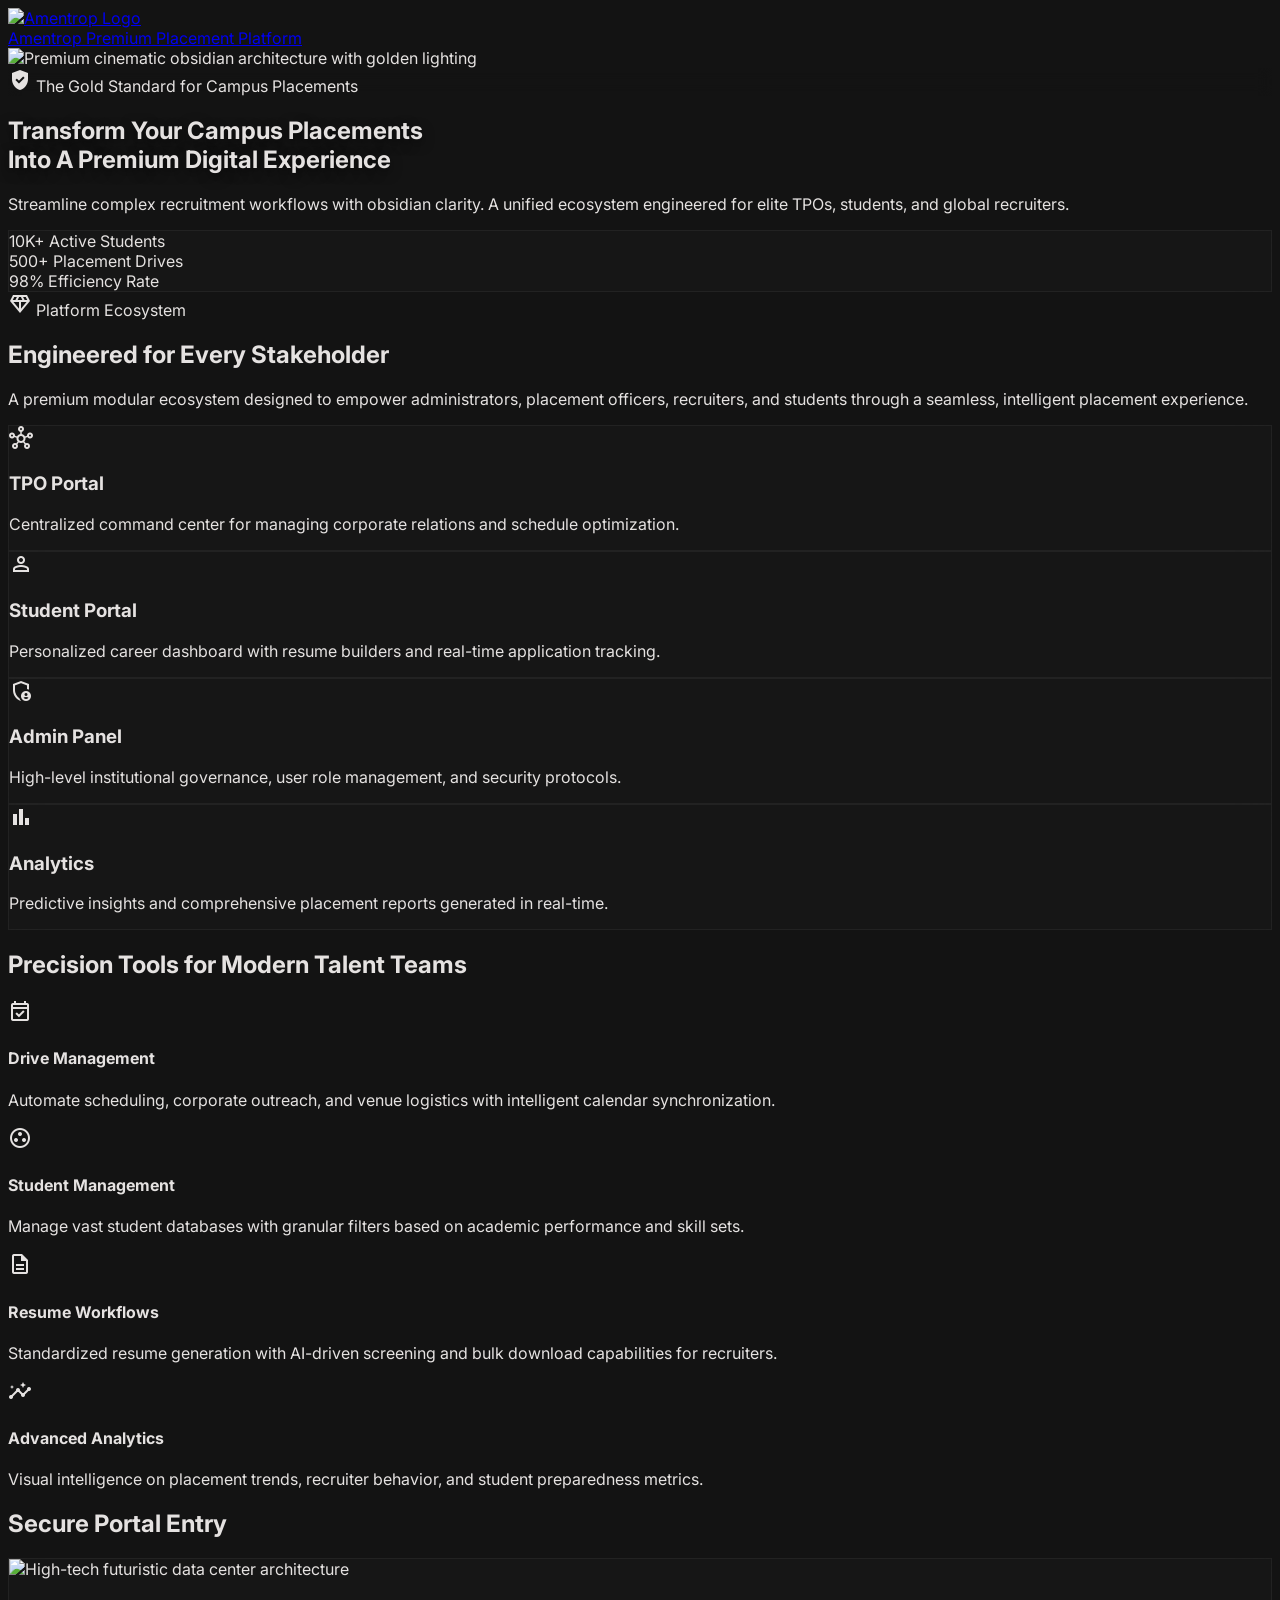
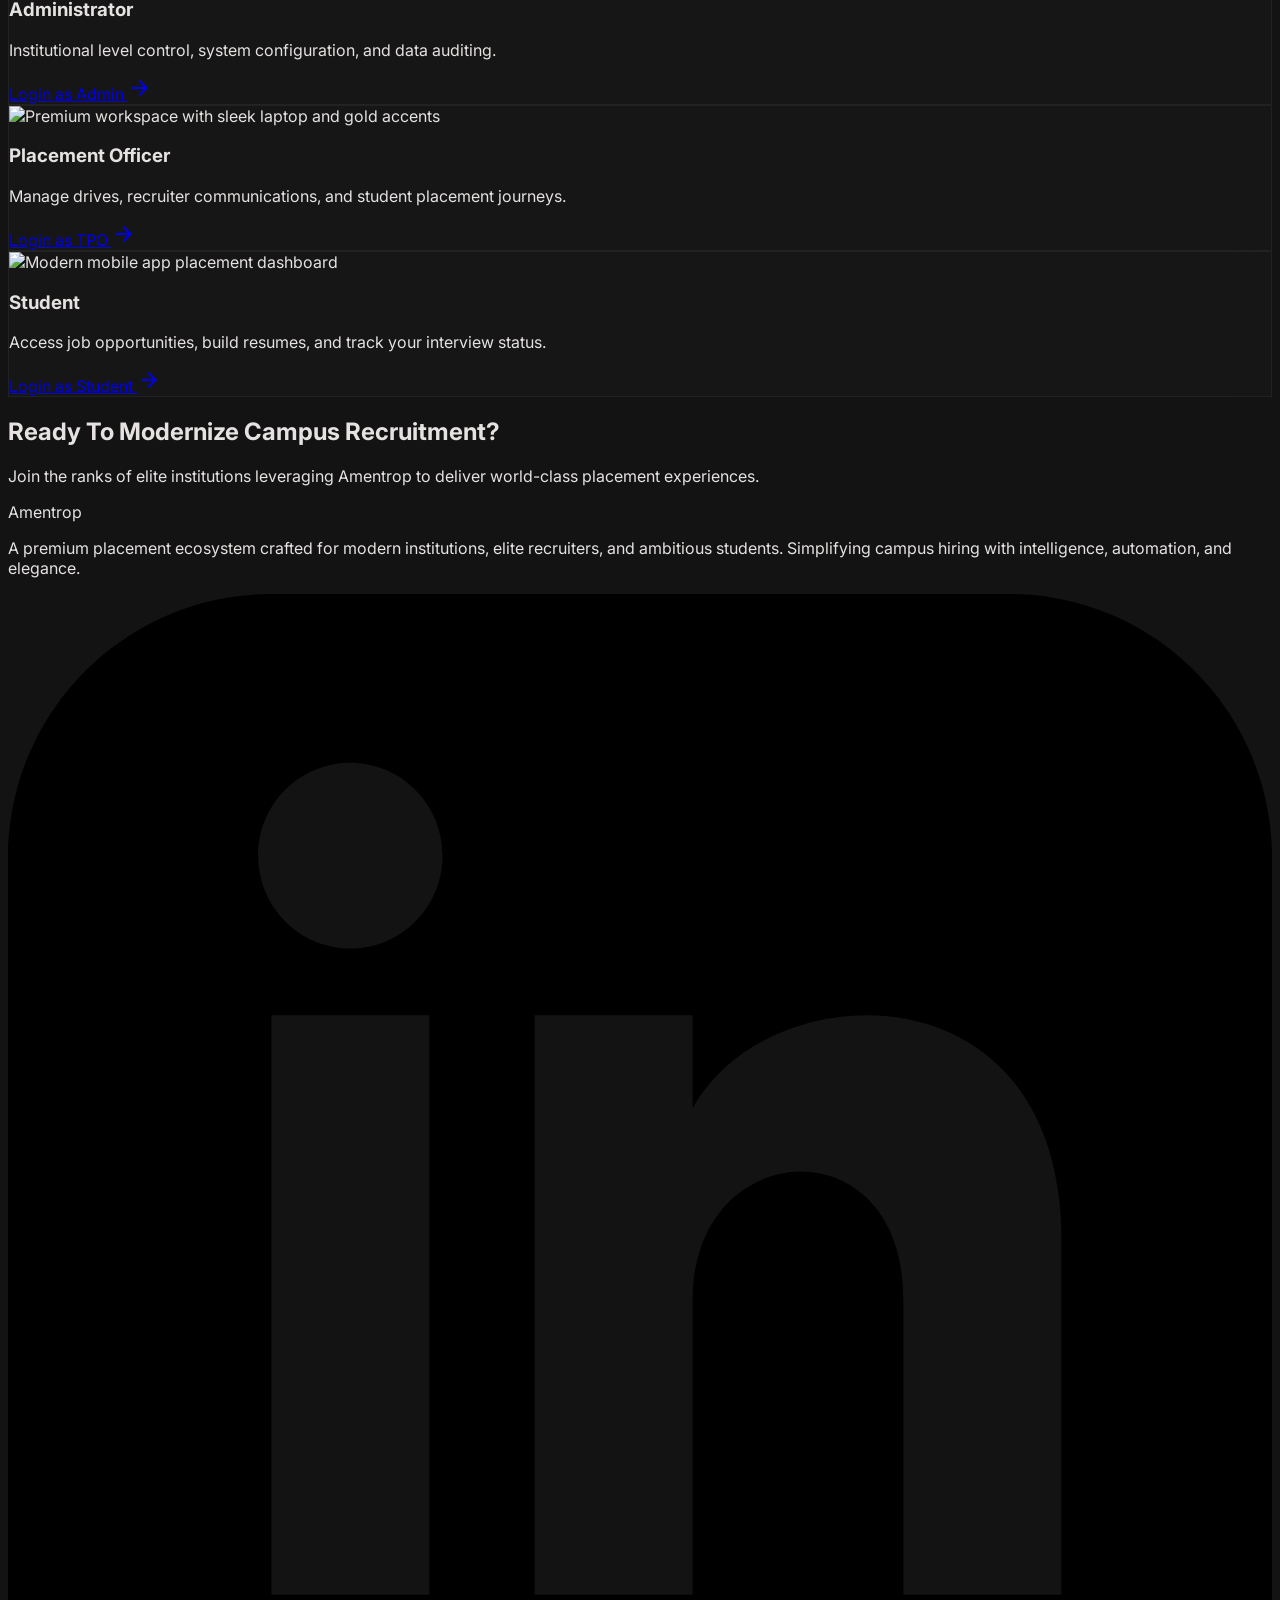
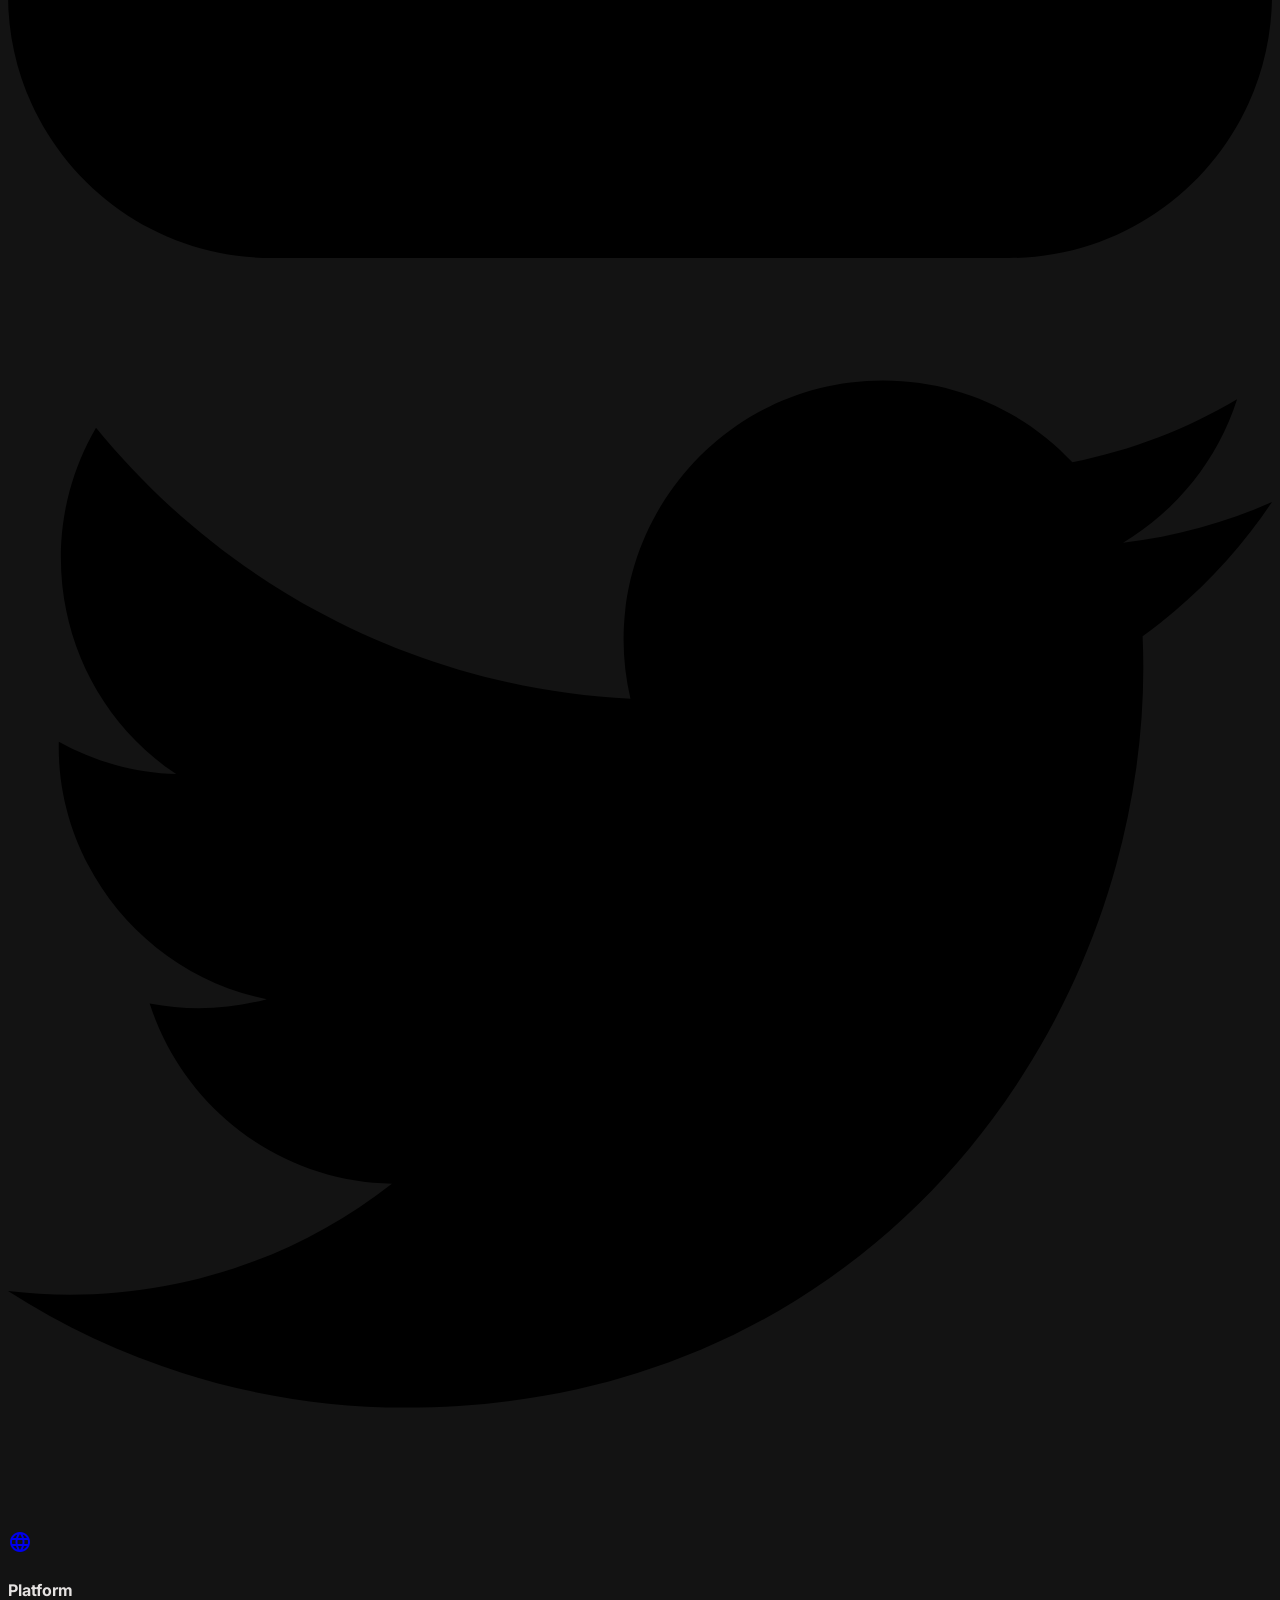
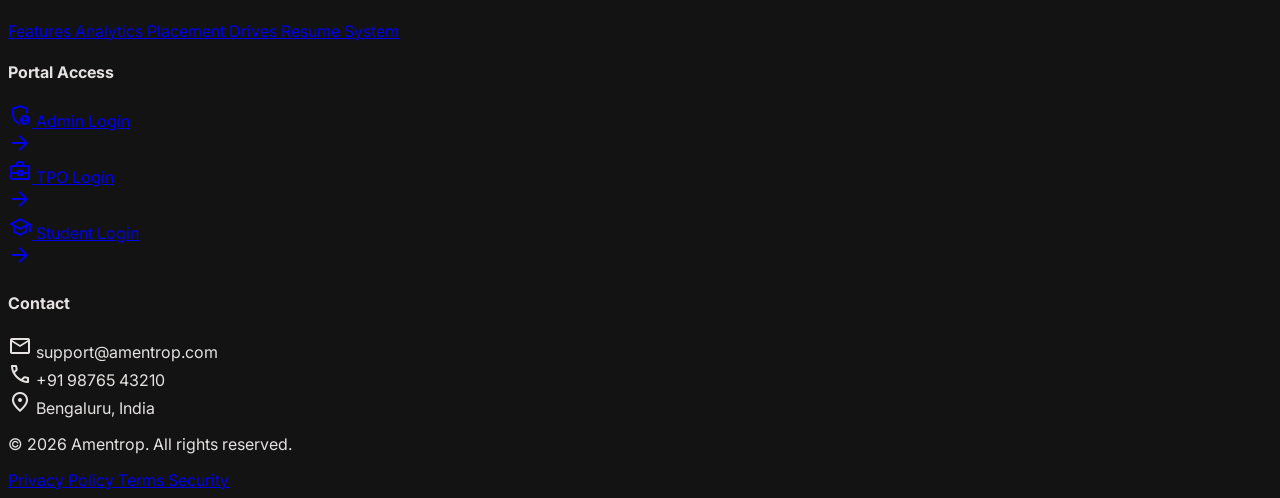
==== commit 4dbdaff4: "adding second code" ====
--- a/src/main/resources/static/index.html
+++ b/src/main/resources/static/index.html
@@ -1,2897 +1,633 @@
 <!DOCTYPE html>
-<html lang="en">
-<head>
- <meta charset="UTF-8">
- <title>Reessentials - Train Smarter, Hire Faster</title>
- <meta name="viewport" content="width=device-width, initial-scale=1">
- <!-- Performance Optimizations -->
- <meta http-equiv="X-UA-Compatible" content="IE=edge">
- <meta name="description" content="Skill-Based Training & Intelligent Hiring Platform - Transform students into industry-ready professionals">
- <meta name="keywords" content="training, hiring, recruitment, skills, career, jobs, talent">
- <!-- DNS Prefetch for CDNs -->
- <link rel="dns-prefetch" href="https://cdn.jsdelivr.net">
- <link rel="dns-prefetch" href="https://cdnjs.cloudflare.com">
- <link rel="dns-prefetch" href="https://fonts.googleapis.com">
- <!-- Preload Critical Resources -->
- <link rel="preload" href="https://cdn.jsdelivr.net/npm/bootstrap@5.3.2/dist/css/bootstrap.min.css" as="style" crossorigin>
- <link rel="preload" href="https://fonts.googleapis.com/css2?family=Poppins:wght@300;400;500;600;700;800;900&family=Montserrat:wght@700;800;900&display=swap" as="style" crossorigin>
- <!-- Bootstrap 5 (Minified) -->
- <link href="https://cdn.jsdelivr.net/npm/bootstrap@5.3.2/dist/css/bootstrap.min.css" rel="stylesheet" crossorigin="anonymous">
- <!-- Font Awesome (Optimized) -->
- <link rel="stylesheet" href="https://cdnjs.cloudflare.com/ajax/libs/font-awesome/6.4.2/css/all.min.css" crossorigin="anonymous">
- <!-- Google Fonts (Optimized) -->
- <link href="https://fonts.googleapis.com/css2?family=Poppins:wght@300;400;500;600;700;800;900&family=Montserrat:wght@700;800;900&display=swap" rel="stylesheet" crossorigin="anonymous">
- <!-- AOS Animation (Deferred) -->
- <link href="https://unpkg.com/aos@2.3.1/dist/aos.css" rel="stylesheet" media="print" onload="this.media='all'">
- <noscript><link href="https://unpkg.com/aos@2.3.1/dist/aos.css" rel="stylesheet"></noscript>
- <!-- Lazy Loading CSS -->
- <style>
-     /* Critical CSS - Above the Fold */
-     :root {
-         --gold: #D4AF37;
-         --gold-light: #F5D173;
-         --gold-dark: #B8860B;
-         --black: #0A0A0A;
-         --black-light: #1A1A1A;
-         --black-lighter: #222222;
-         --white: #FFFFFF;
-         --text-light: #F5F5F5;
-         --text-gray: #A0A0A0;
-         --border-color: rgba(212, 175, 55, 0.2);
-     }
-   
-     * {
-         margin: 0;
-         padding: 0;
-         box-sizing: border-box;
-     }
-   
-     body {
-         background: var(--black);
-         color: var(--text-light);
-         font-family: 'Poppins', sans-serif;
-         overflow-x: hidden;
-         line-height: 1.7;
-         -webkit-font-smoothing: antialiased;
-         -moz-osx-font-smoothing: grayscale;
-     }
-   
-     /* Ensure content is visible before AOS loads */
-     [data-aos] {
-         opacity: 1 !important;
-         transform: none !important;
-     }
-   
-     .js-loaded [data-aos] {
-         opacity: 0;
-     }
- </style>
- <!-- Full CSS (Loaded after critical CSS) -->
- <style id="full-css" media="print" onload="this.media='all'">
-     h1, h2, h3, h4, h5, h6 {
-         font-family: 'Montserrat', sans-serif;
-         font-weight: 800;
-         line-height: 1.2;
-         margin-bottom: 1.5rem;
-     }
-   
-     p {
-         margin-bottom: 1.5rem;
-         color: var(--text-gray);
-     }
-   
-     .container {
-         max-width: 1200px;
-         padding: 0 1.5rem;
-         margin: 0 auto;
-     }
-   
-     section {
-         padding: 5rem 0;
-         position: relative;
-         display: flex;
-         align-items: center;
-     }
-   
-     /* Full Page Backgrounds (Lazy Loaded) */
-     .section-bg {
-         position: absolute;
-         top: 0;
-         left: 0;
-         width: 100%;
-         height: 100%;
-         z-index: 1;
-         background-color: var(--black);
-     }
-   
-     .section-bg.loaded::before {
-         content: '';
-         position: absolute;
-         top: 0;
-         left: 0;
-         width: 100%;
-         height: 100%;
-         background: linear-gradient(135deg, rgba(10, 10, 10, 0.85) 0%, rgba(26, 26, 26, 0.9) 100%);
-         z-index: 2;
-     }
-   
-     .section-bg img {
-         width: 100%;
-         height: 100%;
-         object-fit: cover;
-         object-position: center;
-         position: absolute;
-         top: 0;
-         left: 0;
-         z-index: 1;
-         opacity: 0;
-         transition: opacity 0.8s ease;
-     }
-   
-     .section-bg img.loaded {
-         opacity: 1;
-     }
-   
-     .section-content {
-         position: relative;
-         z-index: 3;
-     }
-   
-     /* Custom Scrollbar */
-     ::-webkit-scrollbar {
-         width: 10px;
-     }
-   
-     ::-webkit-scrollbar-track {
-         background: var(--black);
-     }
-   
-     ::-webkit-scrollbar-thumb {
-         background: linear-gradient(135deg, var(--gold), var(--gold-light));
-         border-radius: 5px;
-     }
-   
-     /* Gold Gradients */
-     .gold-gradient {
-         background: linear-gradient(135deg, var(--gold), var(--gold-light));
-         -webkit-background-clip: text;
-         -webkit-text-fill-color: transparent;
-         background-clip: text;
-     }
-   
-     .gold-bg-gradient {
-         background: linear-gradient(135deg, var(--gold), var(--gold-light));
-     }
-    
-   
-     /* Luxury Navbar */
-     .navbar {
-         background: rgba(10, 10, 10, 0.95);
-         backdrop-filter: blur(10px);
-         padding: 1rem 0;
-         border-bottom: 1px solid var(--border-color);
-         position: fixed;
-         width: 100%;
-         top: 0;
-         z-index: 1000;
-         transition: all 0.3s ease;
-     }
-   
-     .navbar.scrolled {
-         padding: 0.7rem 0;
-         background: rgba(10, 10, 10, 0.98);
-         box-shadow: 0 5px 20px rgba(0, 0, 0, 0.3);
-     }
-   
-     .nav-logo {
-         font-family: 'Montserrat', sans-serif;
-         font-size: 1.8rem;
-         font-weight: 900;
-         background: linear-gradient(135deg, var(--gold), var(--gold-light));
-         -webkit-background-clip: text;
-         -webkit-text-fill-color: transparent;
-         text-decoration: none;
-         letter-spacing: -0.5px;
-         display: inline-block;
-     }
-   
-     .nav-link {
-         color: var(--text-light) !important;
-         font-weight: 500;
-         padding: 0.5rem 1rem !important;
-         margin: 0 0.3rem;
-         font-size: 0.95rem;
-         position: relative;
-         transition: all 0.3s ease;
-     }
-   
-     .nav-link::after {
-         content: '';
-         position: absolute;
-         bottom: 0;
-         left: 50%;
-         transform: translateX(-50%);
-         width: 0;
-         height: 2px;
-         background: linear-gradient(135deg, var(--gold), var(--gold-light));
-         transition: width 0.3s ease;
-     }
-   
-     .nav-link:hover,
-     .nav-link.active {
-         color: var(--gold-light) !important;
-     }
-   
-     .nav-link:hover::after,
-     .nav-link.active::after {
-         width: 70%;
-     }
-   
-     /* Enhanced Hero Section with Carousel */
-     .hero-section {
-         min-height: 100vh;
-         position:relative;
-         padding: 0;
-         overflow: hidden;
-     }
-   
-     .hero-carousel {
-         width: 100%;
-         height: 100vh;
-         position: relative;
-     }
-   
-     .carousel-inner {
-         height: 100vh;
-     }
-   
-     .carousel-item {
-         height: 100vh;
-         position: relative;
-         transition: transform 1s ease-in-out;
-         opacity: 0;
-         display: none;
-     }
-   
-     .carousel-item.active {
-         opacity: 1;
-         display: block;
-     }
-   
-     .carousel-item::before {
-         content: '';
-         position: absolute;
-         top: 0;
-         left: 0;
-         width: 100%;
-         height: 100%;
-         background: linear-gradient(135deg,
-             rgba(10, 10, 10, 0.85) 0%,
-             rgba(26, 26, 26, 0.9) 100%);
-         z-index: 1;
-     }
-   
-     .carousel-bg {
-         position: absolute;
-         top: 0;
-         left: 0;
-         width: 100%;
-         height: 100%;
-         object-fit: cover;
-         z-index: 0;
-         opacity: 0;
-         transition: opacity 0.8s ease;
-     }
-   
-     .carousel-bg.loaded {
-         opacity: 1;
-     }
-   
-     .carousel-content {
-         position: absolute;
-         top: 50%;
-         left: 50%;
-         transform: translate(-50%, -50%);
-         z-index: 2;
-         width: 100%;
-         padding: 0 2rem;
-         text-align: center;
-     }
-   
-     .hero-title {
-         font-size: 3.8rem;
-         font-weight: 900;
-         margin-bottom: 1.5rem;
-         line-height: 1.1;
-         text-shadow: 0 5px 15px rgba(0, 0, 0, 0.5);
-     }
-   
-     .hero-title span {
-         display: inline-block;
-     }
-   
-     .hero-subtitle {
-         font-size: 1.5rem;
-         color: var(--gold-light);
-         margin-bottom: 2rem;
-         font-weight: 500;
-         max-width: 700px;
-         margin-left: auto;
-         margin-right: auto;
-         line-height: 1.6;
-         text-shadow: 0 2px 10px rgba(0, 0, 0, 0.5);
-     }
-   
-     .hero-text {
-         font-size: 1.2rem;
-         color: var(--text-gray);
-         max-width: 800px;
-         margin: 0 auto 3rem;
-         line-height: 1.8;
-         text-shadow: 0 2px 5px rgba(0, 0, 0, 0.5);
-     }
-    .carousel-bg,
-.section-bg img {
-   filter: contrast(1.05) brightness(0.9);
-}
-.carousel-item::before {
-   background: linear-gradient(135deg,
-       rgba(10,10,10,0.65),
-       rgba(26,26,26,0.75));
-}
-   
-     /* Carousel Controls */
-     .carousel-controls {
-         position: absolute;
-         bottom: 40px;
-         left: 0;
-         width: 100%;
-         z-index: 10;
-         display: flex;
-         justify-content: center;
-         align-items: center;
-         gap: 20px;
-     }
-   
-     .carousel-pagination {
-         display: flex;
-         gap: 10px;
-     }
-   
-     .carousel-dot {
-         width: 12px;
-         height: 12px;
-         border-radius: 50%;
-         background: rgba(255, 255, 255, 0.2);
-         border: 2px solid transparent;
-         cursor: pointer;
-         transition: all 0.3s ease;
-     }
-   
-     .carousel-dot.active {
-         background: var(--gold);
-         transform: scale(1.2);
-         box-shadow: 0 0 15px rgba(212, 175, 55, 0.5);
-     }
-   
-     .carousel-dot:hover:not(.active) {
-         background: rgba(212, 175, 55, 0.5);
-     }
-   
-     .carousel-progress {
-         position: absolute;
-         bottom: 0;
-         left: 0;
-         width: 0%;
-         height: 3px;
-         background: linear-gradient(90deg, var(--gold), var(--gold-light));
-         z-index: 11;
-         transition: width 5s linear;
-     }
-   
-     /* Buttons */
-     .btn-gold {
-         background: linear-gradient(135deg, var(--gold), var(--gold-dark));
-         color: var(--black) !important;
-         font-weight: 700;
-         padding: 1rem 2.5rem;
-         border-radius: 10px;
-         border: none;
-         font-size: 1rem;
-         transition: all 0.3s ease;
-         box-shadow: 0 8px 25px rgba(212, 175, 55, 0.3);
-         position: relative;
-         overflow: hidden;
-         display: inline-flex;
-         align-items: center;
-         justify-content: center;
-         gap: 0.5rem;
-         cursor: pointer;
-         user-select: none;
-     }
-   
-     .btn-gold:hover {
-         transform: translateY(-3px);
-         box-shadow: 0 15px 35px rgba(212, 175, 55, 0.4);
-     }
-   
-     .btn-gold i {
-         transition: transform 0.3s ease;
-     }
-   
-     .btn-gold:hover i {
-         transform: translateX(5px);
-     }
-   
-     /* Modern Features Section */
-    
-    
-    /* ===== WOW PREMIUM FEATURE CARDS (Clean & Modern) ===== */
-.modern-features-section {
-   padding: 5rem 0;
-   background: #0a0a0a;
-}
-.feature-showcase {
-   display: grid;
-   grid-template-columns: repeat(3, 1fr);
-   gap: 2rem;
-}
-/* Card */
-.feature-showcase-item {
-   background: rgba(20, 20, 20, 0.85);
-   border: 1px solid rgba(212,175,55,0.15);
-   border-radius: 20px;
-   padding: 2.2rem;
-   transition: all 0.35s ease;
-   position: relative;
-   overflow: hidden;
-   backdrop-filter: blur(10px);
-}
-/* Hover WOW */
-.feature-showcase-item:hover {
-   transform: translateY(-12px) scale(1.02);
-   border-color: rgba(212,175,55,0.7);
-   box-shadow: 0 25px 50px rgba(0,0,0,0.5),
-               0 0 25px rgba(212,175,55,0.25);
-}
-/* Top number */
-.feature-showcase-number {
-   font-size: 0.8rem;
-   letter-spacing: 3px;
-   color: rgba(212,175,55,0.6);
-   margin-bottom: 1rem;
-   font-weight: 600;
-}
-/* Icon Circle */
-.feature-showcase-item::before {
-   content: "";
-   position: absolute;
-   top: -40px;
-   right: -40px;
-   width: 120px;
-   height: 120px;
-   background: radial-gradient(circle, rgba(212,175,55,0.15), transparent 70%);
-}
-/* Title */
-.feature-showcase-title {
-   font-size: 1.6rem;
-   font-weight: 700;
-   color: #fff;
-   margin-bottom: 1rem;
-   line-height: 1.3;
-}
-/* Description */
-.feature-showcase-desc {
-   font-size: 0.95rem;
-   color: #a8a8a8;
-   line-height: 1.6;
-   margin-bottom: 1.8rem;
-}
-/* Bottom Tag */
-.feature-showcase-tag {
-   display: inline-flex;
-   align-items: center;
-   gap: 0.5rem;
-   padding: 0.5rem 1.2rem;
-   border-radius: 30px;
-   background: rgba(212,175,55,0.08);
-   border: 1px solid rgba(212,175,55,0.3);
-   font-size: 0.9rem;
-   font-weight: 600;
-   color: #d4af37;
-   transition: all 0.3s ease;
-}
-.feature-showcase-item:hover .feature-showcase-tag {
-   background: linear-gradient(135deg,#d4af37,#f5d173);
-   color: #000;
-   border-color: transparent;
-}
-/* Responsive */
-@media(max-width:992px){
-   .feature-showcase{
-       grid-template-columns: repeat(2,1fr);
-   }
-}
-@media(max-width:768px){
-   .feature-showcase{
-       grid-template-columns: 1fr;
-   }
-}
-   
-    
-     .feature-showcase-item::before {
-         content: '';
-         position: absolute;
-         inset: 0;
-         background: linear-gradient(
-             135deg,
-             rgba(212, 175, 55, 0.03) 0%,
-             rgba(212, 175, 55, 0.01) 100%
-         );
-         opacity: 0;
-         transition: opacity 0.4s ease;
-         z-index: 1;
-     }
-   
-     .feature-showcase-item:hover::before {
-         opacity: 1;
-     }
-   
-     .feature-showcase-item:hover {
-         transform: translateY(-10px);
-         border-color: rgba(212, 175, 55, 0.2);
-         box-shadow:
-             0 20px 40px rgba(0, 0, 0, 0.3),
-             0 0 60px rgba(212, 175, 55, 0.05),
-             inset 0 0 0 1px rgba(212, 175, 55, 0.1);
-     }
-   
-     .feature-showcase-content {
-         position: relative;
-         padding: 2.5rem 2rem;
-         height: 100%;
-         display: flex;
-         flex-direction: column;
-         z-index: 2;
-     }
-   
-     .feature-showcase-number {
-         position: absolute;
-         top: 2rem;
-         right: 2rem;
-         text-align: right;
-         z-index: 3;
-     }
-   
-     .number-glow {
-         font-family: 'Montserrat', sans-serif;
-         font-size: 2.5rem;
-         font-weight: 900;
-         color: rgba(255, 255, 255, 0.05);
-         line-height: 1;
-         transition: all 0.4s ease;
-         display: block;
-     }
-   
-     .feature-showcase-item:hover .number-glow {
-         color: rgba(212, 175, 55, 0.1);
-         transform: scale(1.05);
-     }
-   
-     .number-line {
-         width: 40px;
-         height: 2px;
-         background: linear-gradient(90deg,
-             rgba(212, 175, 55, 0.3),
-             transparent);
-         margin-top: 0.5rem;
-         margin-left: auto;
-         transition: all 0.4s ease;
-         transform-origin: right;
-     }
-   
-     .feature-showcase-item:hover .number-line {
-         width: 60px;
-         background: linear-gradient(90deg,
-             var(--gold),
-             rgba(212, 175, 55, 0.3));
-     }
-   
-     .feature-showcase-icon {
-         width: 56px;
-         height: 56px;
-         background: linear-gradient(135deg,
-             rgba(212, 175, 55, 0.1),
-             rgba(212, 175, 55, 0.05));
-         border-radius: 14px;
-         display: flex;
-         align-items: center;
-         justify-content: center;
-         margin-bottom: 1.5rem;
-         color: var(--gold);
-         transition: all 0.4s cubic-bezier(0.4, 0, 0.2, 1);
-         position: relative;
-         overflow: hidden;
-     }
-   
-     .feature-showcase-icon::before {
-         content: '';
-         position: absolute;
-         inset: 0;
-         background: linear-gradient(135deg,
-             var(--gold),
-             var(--gold-light));
-         opacity: 0;
-         transition: opacity 0.4s ease;
-     }
-   
-     .feature-showcase-icon svg {
-         position: relative;
-         z-index: 2;
-         transition: all 0.4s ease;
-     }
-   
-     .feature-showcase-item:hover .feature-showcase-icon {
-         transform: translateY(-5px) scale(1.05);
-         box-shadow:
-             0 10px 20px rgba(212, 175, 55, 0.2),
-             inset 0 1px 0 rgba(255, 255, 255, 0.2);
-     }
-   
-     .feature-showcase-item:hover .feature-showcase-icon::before {
-         opacity: 1;
-     }
-   
-     .feature-showcase-item:hover .feature-showcase-icon svg {
-         color: var(--black);
-         transform: rotate(5deg);
-     }
-   
-    
-   
-     .title-line {
-         position: absolute;
-         bottom: 0;
-         left: 0;
-         width: 40px;
-         height: 2px;
-         background: linear-gradient(90deg,
-             var(--gold),
-             rgba(212, 175, 55, 0.3));
-         transition: all 0.4s ease;
-     }
-   
-     .feature-showcase-item:hover .title-line {
-         width: 60px;
-         background: linear-gradient(90deg,
-             var(--gold),
-             var(--gold-light));
-     }
-   
-   
-     .feature-showcase-item:hover .feature-showcase-desc {
-         color: rgba(255, 255, 255, 0.9);
-     }
-   
-   
-   
-     .feature-showcase-tag i {
-         font-size: 0.75rem;
-     }
-   
-     .feature-showcase-item:hover .feature-showcase-tag {
-         background: rgba(212, 175, 55, 0.15);
-         border-color: rgba(212, 175, 55, 0.3);
-         transform: translateY(-2px);
-         box-shadow: 0 5px 15px rgba(212, 175, 55, 0.1);
-     }
-   
-     /* About Section */
-     #about .section-bg::before {
-         background: linear-gradient(135deg, rgba(10, 10, 10, 0.88) 0%, rgba(26, 26, 26, 0.92) 100%);
-     }
-   
-     .about-header {
-         text-align: center;
-         margin-bottom: 3rem;
-     }
-   
-     .about-badge {
-         display: inline-block;
-         background: linear-gradient(135deg, rgba(212, 175, 55, 0.1), rgba(245, 209, 115, 0.05));
-         border: 1px solid var(--border-color);
-         padding: 0.5rem 1.5rem;
-         border-radius: 50px;
-         font-size: 0.9rem;
-         color: var(--gold);
-         font-weight: 600;
-         letter-spacing: 1px;
-         margin-bottom: 1.5rem;
-         text-transform: uppercase;
-     }
-   
-     .section-title {
-         font-size: 2.5rem;
-         margin-bottom: 1rem;
-         background: linear-gradient(135deg, var(--white), var(--gold-light));
-         -webkit-background-clip: text;
-         -webkit-text-fill-color: transparent;
-     }
-   
-     .section-subtitle {
-         font-size: 1.1rem;
-         color: var(--gold-light);
-         margin-bottom: 2.5rem;
-         max-width: 600px;
-         margin-left: auto;
-         margin-right: auto;
-     }
-   
-     /* About Content */
-     .about-content {
-         display: flex;
-         flex-direction: column;
-         gap: 3rem;
-     }
-   
-     /* Story Section */
-     .story-section {
-         background: rgba(34, 34, 34, 0.8);
-         border-radius: 16px;
-         padding: 3rem;
-         border: 1px solid var(--border-color);
-         position: relative;
-         overflow: hidden;
-         backdrop-filter: blur(10px);
-     }
-   
-     .story-section::before {
-         content: '';
-         position: absolute;
-         top: 0;
-         left: 0;
-         width: 5px;
-         height: 100%;
-         background: linear-gradient(180deg, var(--gold), var(--gold-light));
-     }
-   
-     .story-title {
-         font-size: 1.8rem;
-         margin-bottom: 1.5rem;
-         color: var(--white);
-         position: relative;
-         padding-left: 1rem;
-     }
-   
-     .story-title::before {
-         content: '';
-         position: absolute;
-         left: 0;
-         top: 50%;
-         transform: translateY(-50%);
-         width: 4px;
-         height: 60%;
-         background: linear-gradient(180deg, var(--gold), var(--gold-light));
-     }
-   
-     .story-text {
-         font-size: 1rem;
-         line-height: 1.8;
-         color: var(--text-gray);
-     }
-   
-     /* Mission Vision Grid - UPDATED */
-     .mission-vision-grid {
-         display: grid;
-         grid-template-columns: repeat(auto-fit, minmax(280px, 1fr));
-         gap: 2rem;
-     }
-   
-     .mission-card, .vision-card {
-         background: rgba(34, 34, 34, 0.8);
-         border-radius: 16px;
-         padding: 2.5rem;
-         border: 1px solid var(--border-color);
-         position: relative;
-         overflow: hidden;
-         transition: all 0.3s ease;
-         height: 100%;
-         backdrop-filter: blur(10px);
-     }
-   
-     .mission-card:hover, .vision-card:hover {
-         transform: translateY(-8px);
-         border-color: rgba(212, 175, 55, 0.5);
-         box-shadow: 0 20px 40px rgba(0, 0, 0, 0.3);
-     }
-   
-     .mission-card::before {
-         content: '';
-         position: absolute;
-         top: 0;
-         left: 0;
-         width: 100%;
-         height: 4px;
-         background: linear-gradient(90deg, var(--gold), var(--gold-light));
-     }
-   
-     .vision-card::before {
-         content: '';
-         position: absolute;
-         top: 0;
-         left: 0;
-         width: 100%;
-         height: 4px;
-         background: linear-gradient(90deg, var(--gold-light), var(--gold));
-     }
-   
-     .card-icon {
-         width: 60px;
-         height: 60px;
-         background: linear-gradient(135deg, rgba(212, 175, 55, 0.1), rgba(245, 209, 115, 0.05));
-         border-radius: 50%;
-         display: flex;
-         align-items: center;
-         justify-content: center;
-         margin-bottom: 1.5rem;
-         color: var(--gold);
-         font-size: 1.5rem;
-     }
-   
-     .card-title {
-         font-size: 1.4rem;
-         margin-bottom: 1rem;
-         color: var(--white);
-     }
-   
-     /* UPDATED Mission & Vision Text */
-     .mission-text {
-         font-size: 1.1rem;
-         line-height: 1.7;
-         color: var(--text-gray);
-         position: relative;
-         padding-left: 1.5rem;
-         border-left: 3px solid rgba(212, 175, 55, 0.3);
-         background: linear-gradient(135deg, transparent, rgba(212, 175, 55, 0.03));
-         padding: 1.5rem;
-         border-radius: 8px;
-         margin-top: 1rem;
-     }
-   
-     .vision-text {
-         font-size: 1.1rem;
-         line-height: 1.7;
-         color: var(--text-gray);
-         position: relative;
-         padding-left: 1.5rem;
-         border-left: 3px solid rgba(245, 209, 115, 0.3);
-         background: linear-gradient(135deg, transparent, rgba(245, 209, 115, 0.03));
-         padding: 1.5rem;
-         border-radius: 8px;
-         margin-top: 1rem;
-     }
-   
-     /* NEW - REDESIGNED CORE VALUES SECTION */
-.values-section {
-   margin-top: 0;
-   padding-top: 1rem;
-   position: relative;
-}
-   
-     .values-header {
-         text-align: center;
-         margin-bottom: 4rem;
-         position: relative;
-     }
-   
-     .values-title {
-         font-size: 2.5rem;
-         background: linear-gradient(135deg, var(--white), var(--gold-light));
-         -webkit-background-clip: text;
-         -webkit-text-fill-color: transparent;
-         margin-bottom: 1rem;
-     }
-   
-     .values-subtitle {
-         font-size: 1.1rem;
-         color: var(--text-gray);
-         max-width: 600px;
-         margin: 0 auto;
-     }
-   
-     .values-timeline {
-         position: relative;
-         max-width: 900px;
-         margin: 0 auto;
-         padding: 3rem 0;
-     }
-   
-     .values-timeline::before {
-         content: '';
-         position: absolute;
-         left: 50%;
-         transform: translateX(-50%);
-         width: 2px;
-         height: 100%;
-         background: linear-gradient(180deg,
-             transparent,
-             var(--gold),
-             var(--gold-light),
-             transparent);
-     }
-   
-     .value-timeline-item {
-         display: flex;
-         align-items: center;
-         margin-bottom: 4rem;
-         position: relative;
-         opacity: 0;
-         transform: translateY(30px);
-         transition: all 0.8s ease;
-     }
-   
-     .value-timeline-item.visible {
-         opacity: 1;
-         transform: translateY(0);
-     }
-   
-     .value-timeline-item:nth-child(odd) {
-         justify-content: flex-end;
-     }
-   
-     .value-timeline-item:nth-child(even) {
-         justify-content: flex-start;
-     }
-   
-     .timeline-dot {
-         position: absolute;
-         left: 50%;
-         transform: translateX(-50%);
-         width: 20px;
-         height: 20px;
-         background: var(--black);
-         border: 3px solid var(--gold);
-         border-radius: 50%;
-         z-index: 2;
-     }
-   
-     .timeline-dot::after {
-         content: '';
-         position: absolute;
-         top: 50%;
-         left: 50%;
-         transform: translate(-50%, -50%);
-         width: 8px;
-         height: 8px;
-         background: var(--gold-light);
-         border-radius: 50%;
-     }
-   
-     .timeline-content {
-         background: rgba(34, 34, 34, 0.8);
-         border: 1px solid rgba(212, 175, 55, 0.2);
-         border-radius: 16px;
-         padding: 2rem;
-         width: 45%;
-         position: relative;
-         backdrop-filter: blur(10px);
-         transition: all 0.4s ease;
-     }
-   
-     .value-timeline-item:hover .timeline-content {
-         transform: translateY(-5px);
-         border-color: var(--gold);
-         box-shadow: 0 15px 30px rgba(0, 0, 0, 0.3),
-                     0 0 40px rgba(212, 175, 55, 0.1);
-     }
-   
-     .value-timeline-item:nth-child(odd) .timeline-content {
-         margin-right: 2.5rem;
-     }
-   
-     .value-timeline-item:nth-child(even) .timeline-content {
-         margin-left: 2.5rem;
-     }
-   
-     .timeline-content::before {
-         content: '';
-         position: absolute;
-         top: 2rem;
-         width: 0;
-         height: 0;
-         border-style: solid;
-     }
-   
-     .value-timeline-item:nth-child(odd) .timeline-content::before {
-         right: -10px;
-         border-width: 10px 0 10px 10px;
-         border-color: transparent transparent transparent rgba(34, 34, 34, 0.8);
-     }
-   
-     .value-timeline-item:nth-child(even) .timeline-content::before {
-         left: -10px;
-         border-width: 10px 10px 10px 0;
-         border-color: transparent rgba(34, 34, 34, 0.8) transparent transparent;
-     }
-   
-     .timeline-number {
-         position: absolute;
-         top: -20px;
-         font-family: 'Montserrat', sans-serif;
-         font-size: 3rem;
-         font-weight: 900;
-         color: rgba(212, 175, 55, 0.1);
-         z-index: 1;
-     }
-   
-     .value-timeline-item:nth-child(odd) .timeline-number {
-         right: 2rem;
-     }
-   
-     .value-timeline-item:nth-child(even) .timeline-number {
-         left: 2rem;
-     }
-   
-     .timeline-icon {
-         width: 50px;
-         height: 50px;
-         background: linear-gradient(135deg,
-             rgba(212, 175, 55, 0.1),
-             rgba(245, 209, 115, 0.05));
-         border-radius: 12px;
-         display: flex;
-         align-items: center;
-         justify-content: center;
-         margin-bottom: 1.5rem;
-         color: var(--gold);
-         font-size: 1.3rem;
-         transition: all 0.4s ease;
-     }
-   
-     .value-timeline-item:hover .timeline-icon {
-         transform: rotate(15deg) scale(1.1);
-         background: linear-gradient(135deg, var(--gold), var(--gold-light));
-         color: var(--black);
-     }
-   
-     .timeline-title {
-         font-size: 1.3rem;
-         margin-bottom: 1rem;
-         color: var(--white);
-         position: relative;
-         padding-bottom: 0.5rem;
-     }
-   
-     .timeline-title::after {
-         content: '';
-         position: absolute;
-         bottom: 0;
-         left: 0;
-         width: 40px;
-         height: 2px;
-         background: linear-gradient(90deg, var(--gold), transparent);
-         transition: width 0.4s ease;
-     }
-   
-     .value-timeline-item:hover .timeline-title::after {
-         width: 60px;
-         background: linear-gradient(90deg, var(--gold), var(--gold-light));
-     }
-   
-     .timeline-desc {
-         color: var(--text-gray);
-         font-size: 0.95rem;
-         line-height: 1.7;
-     }
-   
-    /* Premium Dark Overlay */
-#services .section-bg::before {
-   background: linear-gradient(
-       180deg,
-       rgba(10,10,10,0.92) 0%,
-       rgba(10,10,10,0.95) 50%,
-       rgba(10,10,10,0.92) 100%
-   );
-}
-/* Center Gold Glow (WOW effect) */
-#services::after {
-   content: "";
-   position: absolute;
-   top: 50%;
-   left: 50%;
-   width: 700px;
-   height: 700px;
-   transform: translate(-50%, -50%);
-   background: radial-gradient(circle, rgba(212,175,55,0.10), transparent 70%);
-   z-index: 1;
-}
-     .service-card {
-   background: rgba(20, 20, 20, 0.85);
-   border-radius: 22px;
-   padding: 2.8rem 2rem;
-   border: 1px solid rgba(212,175,55,0.15);
-   backdrop-filter: blur(12px);
-   transition: all 0.4s ease;
-   text-align: center;
-   position: relative;
-   overflow: hidden;
-}
-  .service-card::before {
-   content: "";
-   position: absolute;
-   top: -50%;
-   left: -50%;
-   width: 200%;
-   height: 200%;
-   background: radial-gradient(circle, rgba(212,175,55,0.08), transparent 60%);
-   opacity: 0;
-   transition: opacity 0.4s ease;
-} 
-    .service-card:hover {
-   transform: translateY(-15px) scale(1.02);
-   border-color: rgba(212,175,55,0.6);
-   box-shadow:
-       0 30px 60px rgba(0,0,0,0.6),
-       0 0 40px rgba(212,175,55,0.25);
-}
-   
-     .service-image {
-         width: 120px;
-         height: 120px;
-         margin: 0 auto 1.5rem;
-         border-radius: 50%;
-         overflow: hidden;
-         border: 3px solid rgba(212, 175, 55, 0.3);
-         transition: all 0.4s ease;
-     }
-   
-     .service-card:hover .service-image {
-         transform: scale(1.1);
-         border-color: var(--gold);
-     }
-   
-     .service-image img {
-         width: 100%;
-         height: 100%;
-         object-fit: cover;
-         transition: transform 0.4s ease;
-     }
-   
-     .service-card:hover .service-image img {
-         transform: scale(1.1);
-     }
-   
-     .service-card h3 {
-         font-size: 1.3rem;
-         margin-bottom: 1rem;
-     }
-   
-     .service-card p {
-         font-size: 0.95rem;
-         margin-bottom: 1.5rem;
-         color: var(--text-gray);
-     }
-   
-     .service-card .btn-gold {
-         padding: 0.8rem 1.5rem;
-         font-size: 0.9rem;
-     }
-    
-     .service-card:hover::before {
-   opacity: 1;
-}
-     /* ===== WOW MISSION SECTION (Premium No Box Style) ===== */
-.wow-mission-section {
-   padding: 3rem 0 1rem 0;   /* less bottom space */
-}
-.wow-mission-content {
-   max-width: 900px;
-   margin: auto;
-   text-align: center;
-}
-/* Small label */
-.wow-mission-label {
-   font-size: 1.1rem;
-   letter-spacing: 6px;
-   font-weight: 800;
-   text-transform: uppercase;
-   margin-bottom: 1.5rem;
-   /* Gold Gradient Text */
-   background: linear-gradient(135deg, #d4af37, #f5d173);
-   -webkit-background-clip: text;
-   -webkit-text-fill-color: transparent;
-   /* Premium glow effect */
-   text-shadow: 0 0 20px rgba(212,175,55,0.25);
-}
-/* Big Premium Title */
-.wow-mission-title {
-   font-size: 2.8rem;
-   font-weight: 900;
-   line-height: 1.3;
-   margin-bottom: 2rem;
-   color: #fff;
-}
-.wow-mission-title span {
-   background: linear-gradient(135deg,#d4af37,#f5d173);
-   -webkit-background-clip: text;
-   -webkit-text-fill-color: transparent;
-}
-/* Text */
-.wow-mission-text {
-   font-size: 1.1rem;
-   line-height: 1.9;
-   color: #a8a8a8;
-   margin-bottom: 1.5rem;
-}
-/* Subtle center glow effect */
-.wow-mission-section::before {
-   content: "";
-   position: absolute;
-   top: 50%;
-   left: 50%;
-   width: 600px;
-   height: 600px;
-   transform: translate(-50%, -50%);
-   background: radial-gradient(circle, rgba(212,175,55,0.08), transparent 70%);
-   z-index: 0;
-}
-.wow-mission-label::after {
-   content: "";
-   display: block;
-   width: 60px;
-   height: 2px;
-   margin: 10px auto 0;
-   background: linear-gradient(90deg, transparent, #d4af37, transparent);
-}
-.wow-mission-content {
-   position: relative;
-   z-index: 2;
-}
-/* Responsive */
-@media(max-width:768px){
-   .wow-mission-title{
-       font-size: 2rem;
-   }
-   .wow-mission-text{
-       font-size: 1rem;
-   }
-}
-    
-   
-     /* Stats Section */
-     .stats-section {
-         min-height: 50vh;
-     }
-   
-     #stats .section-bg::before {
-         background: linear-gradient(135deg, rgba(10, 10, 10, 0.78) 0%, rgba(26, 26, 26, 0.82) 100%);
-     }
-   
-     .stat-item {
-         text-align: center;
-         padding: 1.5rem;
-     }
-   
-     .stat-number {
-         font-size: 3rem;
-         font-weight: 900;
-         margin-bottom: 0.5rem;
-         background: linear-gradient(135deg, var(--gold), var(--gold-light));
-         -webkit-background-clip: text;
-         -webkit-text-fill-color: transparent;
-     }
-   
-     .stat-label {
-         color: var(--text-gray);
-         font-size: 0.9rem;
-         font-weight: 500;
-         text-transform: uppercase;
-         letter-spacing: 1px;
-     }
-   
-     /* CTA Section */
-     #cta .section-bg::before {
-         background: linear-gradient(135deg, rgba(10, 10, 10, 0.75) 0%, rgba(26, 26, 26, 0.78) 100%);
-     }
-   
-     .cta-content {
-         position: relative;
-         z-index: 2;
-         text-align: center;
-         padding: 2rem 0;
-     }
-   
-     /* Footer */
-     .footer {
-         background: var(--black);
-         padding: 4rem 0 2rem;
-         border-top: 1px solid var(--border-color);
-     }
-   
-     .footer-logo {
-         font-family: 'Montserrat', sans-serif;
-         font-size: 1.6rem;
-         font-weight: 900;
-         background: linear-gradient(135deg, var(--gold), var(--gold-light));
-         -webkit-background-clip: text;
-         -webkit-text-fill-color: transparent;
-         margin-bottom: 1.5rem;
-         display: inline-block;
-     }
-   
-     .footer-text {
-         color: var(--text-gray);
-         font-size: 0.9rem;
-         line-height: 1.7;
-         margin-bottom: 2rem;
-         max-width: 300px;
-     }
-   
-     .social-links {
-         display: flex;
-         gap: 1rem;
-         margin-top: 1.5rem;
-     }
-   
-     .social-link {
-         width: 36px;
-         height: 36px;
-         border-radius: 50%;
-         background: rgba(255, 255, 255, 0.05);
-         display: flex;
-         align-items: center;
-         justify-content: center;
-         color: var(--gold);
-         text-decoration: none;
-         transition: all 0.3s ease;
-         border: 1px solid var(--border-color);
-     }
-   
-     .social-link:hover {
-         background: var(--gold);
-         color: var(--black);
-         transform: translateY(-3px);
-     }
-   
-     .footer-heading {
-         color: var(--gold-light);
-         font-size: 1rem;
-         font-weight: 600;
-         margin-bottom: 1.2rem;
-     }
-   
-     .footer-links {
-         list-style: none;
-         padding: 0;
-         margin: 0;
-     }
-   
-     .footer-links li {
-         margin-bottom: 0.6rem;
-     }
-   
-     .footer-links a {
-         color: var(--text-gray);
-         text-decoration: none;
-         font-size: 0.9rem;
-         transition: all 0.3s ease;
-         display: flex;
-         align-items: center;
-         gap: 0.5rem;
-     }
-   
-     .footer-links a:hover {
-         color: var(--gold-light);
-         transform: translateX(5px);
-     }
-   
-     .copyright {
-         text-align: center;
-         margin-top: 3rem;
-         padding-top: 1.5rem;
-         border-top: 1px solid rgba(255, 255, 255, 0.05);
-         color: var(--text-gray);
-         font-size: 0.85rem;
-     }
-   
-     /* Animation Classes */
-     .fade-in {
-         opacity: 0;
-         transform: translateY(20px);
-         animation: fadeIn 0.8s ease forwards;
-     }
-   
-     @keyframes fadeIn {
-         to {
-             opacity: 1;
-             transform: translateY(0);
-         }
-     }
-   
-     .delay-1 {
-         animation-delay: 0.2s;
-     }
-   
-     .delay-2 {
-         animation-delay: 0.4s;
-     }
-   
-     .delay-3 {
-         animation-delay: 0.6s;
-     }
-   
-     .delay-4 {
-         animation-delay: 0.8s;
-     }
-   
-     /* Carousel Slide Animations */
-     .slide-in-right {
-         animation: slideInRight 1s ease-out forwards;
-     }
-   
-     @keyframes slideInRight {
-         from {
-             opacity: 0;
-             transform: translateX(100px);
-         }
-         to {
-             opacity: 1;
-             transform: translateX(0);
-         }
-     }
-   
-     .slide-in-left {
-         animation: slideInLeft 1s ease-out forwards;
-     }
-   
-     @keyframes slideInLeft {
-         from {
-             opacity: 0;
-             transform: translateX(-100px);
-         }
-         to {
-             opacity: 1;
-             transform: translateX(0);
-         }
-     }
-   
-     .slide-in-up {
-         animation: slideInUp 1s ease-out forwards;
-     }
-   
-     @keyframes slideInUp {
-         from {
-             opacity: 0;
-             transform: translateY(100px);
-         }
-         to {
-             opacity: 1;
-             transform: translateY(0);
-         }
-     }
-   
-     /* Scroll Progress Indicator */
-     .scroll-progress {
-         position: fixed;
-         top: 0;
-         left: 0;
-         width: 0%;
-         height: 3px;
-         background: linear-gradient(135deg, var(--gold), var(--gold-light));
-         z-index: 1001;
-         transition: width 0.3s ease;
-     }
-   
-     /* Performance Optimizations */
-     .will-change {
-         will-change: transform, opacity;
-     }
-   
-     /* Reduce motion for accessibility */
-     @media (prefers-reduced-motion: reduce) {
-         *,
-         *::before,
-         *::after {
-             animation-duration: 0.01ms !important;
-             animation-iteration-count: 1 !important;
-             transition-duration: 0.01ms !important;
-         }
-     }
-   
-     /* Responsive Design */
-     @media (max-width: 1200px) {
-         .hero-title {
-             font-size: 3.2rem;
-         }
-       
-         .feature-showcase {
-             grid-template-columns: repeat(2, 1fr);
-         }
-       
-        #services .section-title {
-   font-size: 3rem;
-   font-weight: 900;
-   margin-bottom: 1rem;
-}
-     }
-   
-     @media (max-width: 992px) {
-         .hero-title {
-             font-size: 2.8rem;
-         }
-       
-         .hero-subtitle {
-             font-size: 1.3rem;
-         }
-       
-         .section-title {
-             font-size: 2rem;
-         }
-       
-         section {
-             padding: 4rem 0;
-         }
-       
-         .story-section {
-             padding: 2.5rem;
-         }
-       
-         .mission-vision-grid {
-             grid-template-columns: 1fr;
-         }
-       
-         /* Timeline Responsive */
-         .values-timeline::before {
-             left: 30px;
-         }
-       
-         .value-timeline-item {
-             justify-content: flex-start !important;
-         }
-       
-         .value-timeline-item .timeline-content {
-             width: calc(100% - 60px);
-             margin-left: 60px !important;
-             margin-right: 0 !important;
-         }
-       
-         .timeline-dot {
-             left: 30px;
-         }
-       
-         .value-timeline-item:nth-child(odd) .timeline-content::before {
-             left: -10px;
-             right: auto;
-             border-width: 10px 10px 10px 0;
-             border-color: transparent rgba(34, 34, 34, 0.8) transparent transparent;
-         }
-       
-         .value-timeline-item:nth-child(odd) .timeline-number {
-             left: 2rem;
-             right: auto;
-         }
-       
-         .modern-features-section {
-             padding: 4rem 0;
-         }
-       
-         .feature-showcase-content {
-             padding: 2rem 1.5rem;
-         }
-     }
-   
-     @media (max-width: 768px) {
-         .hero-title {
-             font-size: 2.4rem;
-         }
-       
-         .hero-subtitle {
-             font-size: 1.1rem;
-         }
-       
-         .hero-text {
-             font-size: 1rem;
-         }
-       
-         .section-title {
-             font-size: 1.8rem;
-         }
-       
-         .story-section {
-             padding: 2rem;
-         }
-       
-         .nav-logo {
-             font-size: 1.5rem;
-         }
-       
-         .nav-link {
-             padding: 0.5rem !important;
-             font-size: 0.9rem;
-         }
-       
-         .btn-gold {
-             padding: 0.8rem 2rem;
-             font-size: 0.95rem;
-         }
-       
-         .stat-number {
-             font-size: 2.5rem;
-         }
-       
-         .mission-card, .vision-card {
-             padding: 2rem;
-         }
-       
-         .service-card {
-             padding: 2rem 1.5rem;
-         }
-       
-         .modern-features-section {
-             padding: 3rem 0;
-         }
-       
-         .feature-showcase {
-             grid-template-columns: 1fr;
-             gap: 1.5rem;
-         }
-       
-         .feature-showcase-number {
-             top: 1.5rem;
-             right: 1.5rem;
-         }
-       
-         .number-glow {
-             font-size: 2rem;
-         }
-       
-         .feature-showcase-icon {
-             width: 50px;
-             height: 50px;
-             border-radius: 12px;
-         }
-       
-         .feature-showcase-title {
-             font-size: 1.2rem;
-         }
-       
-         .carousel-controls {
-             bottom: 30px;
-         }
-       
-         .values-title {
-             font-size: 2rem;
-         }
-       
-         .values-timeline {
-             padding: 2rem 0;
-         }
-       
-         .timeline-content {
-             padding: 1.5rem;
-         }
-       
-         .timeline-icon {
-             width: 45px;
-             height: 45px;
-             font-size: 1.2rem;
-             margin-bottom: 1rem;
-         }
-       
-         .timeline-title {
-             font-size: 1.2rem;
-         }
-     }
-   
-     @media (max-width: 576px) {
-         .hero-title {
-             font-size: 2rem;
-         }
-       
-         .hero-subtitle {
-             font-size: 1rem;
-         }
-       
-         .hero-text {
-             font-size: 0.95rem;
-             margin-bottom: 2rem;
-         }
-       
-         .section-title {
-             font-size: 1.6rem;
-         }
-       
-         .container {
-             padding: 0 1rem;
-         }
-       
-         .story-title {
-             font-size: 1.5rem;
-         }
-       
-         .service-image {
-             width: 100px;
-             height: 100px;
-         }
-       
-         .feature-showcase-content {
-             padding: 1.5rem 1rem;
-         }
-       
-         .feature-showcase-number {
-             top: 1.2rem;
-             right: 1.2rem;
-         }
-       
-         .number-glow {
-             font-size: 1.8rem;
-         }
-       
-         .feature-showcase-icon {
-             width: 44px;
-             height: 44px;
-             margin-bottom: 1.2rem;
-         }
-       
-         .feature-showcase-title {
-             font-size: 1.1rem;
-         }
-       
-         .feature-showcase-desc {
-             font-size: 0.85rem;
-         }
-       
-         .feature-showcase-tag {
-             padding: 0.4rem 0.8rem;
-             font-size: 0.75rem;
-         }
-       
-         .footer {
-             padding: 3rem 0 1.5rem;
-         }
-       
-         .carousel-content {
-             padding: 0 1rem;
-         }
-       
-         .carousel-controls {
-             bottom: 20px;
-         }
-       
-         .carousel-dot {
-             width: 10px;
-             height: 10px;
-         }
-       
-         .btn-gold {
-             padding: 0.7rem 1.5rem;
-             font-size: 0.9rem;
-         }
-       
-         .values-title {
-             font-size: 1.8rem;
-         }
-       
-         .values-subtitle {
-             font-size: 1rem;
-         }
-       
-         .value-timeline-item {
-             margin-bottom: 3rem;
-         }
-       
-         .value-timeline-item .timeline-content {
-             width: calc(100% - 50px);
-             margin-left: 50px !important;
-         }
-       
-         .timeline-dot {
-             width: 16px;
-             height: 16px;
-             left: 25px;
-         }
-       
-         .timeline-number {
-             font-size: 2.5rem;
-         }
-       
-         .timeline-content {
-             padding: 1.25rem;
-         }
-     }
-   
-     @media (max-width: 400px) {
-         .hero-title {
-             font-size: 1.8rem;
-         }
-       
-         .hero-subtitle {
-             font-size: 0.9rem;
-         }
-       
-         .d-flex.flex-wrap {
-             flex-direction: column;
-             gap: 1rem !important;
-         }
-       
-         .btn-gold {
-             width: 100%;
-             justify-content: center;
-         }
-       
-         .values-timeline::before {
-             left: 20px;
-         }
-       
-         .value-timeline-item .timeline-content {
-             width: calc(100% - 40px);
-             margin-left: 40px !important;
-         }
-       
-         .timeline-dot {
-             left: 20px;
-         }
-     }
- </style>
+
+<html class="dark" lang="en"><head>
+<meta charset="utf-8"/>
+<meta content="width=device-width, initial-scale=1.0" name="viewport"/>
+<title>Amentrop | Premium Campus Placement Platform</title>
+<script src="https://cdn.tailwindcss.com?plugins=forms,container-queries"></script>
+<link href="https://fonts.googleapis.com/css2?family=Inter:wght@400;500;600;700;800&amp;display=swap" rel="stylesheet"/>
+<link href="https://fonts.googleapis.com/css2?family=Material+Symbols+Outlined:wght,FILL@100..700,0..1&amp;display=swap" rel="stylesheet"/>
+<script id="tailwind-config">
+        tailwind.config = {
+            darkMode: "class",
+            theme: {
+                extend: {
+                    "colors": {
+                        "surface-variant": "#353534",
+                        "on-error": "#690005",
+                        "background": "#131313",
+                        "on-surface-variant": "#d0c5af",
+                        "surface-dim": "#131313",
+                        "secondary-container": "#474746",
+                        "on-surface": "#e5e2e1",
+                        "surface-container-lowest": "#0e0e0e",
+                        "tertiary": "#d0cdd0",
+                        "on-secondary-container": "#b7b5b4",
+                        "secondary-fixed-dim": "#c8c6c5",
+                        "outline-variant": "#4d4635",
+                        "on-primary-container": "#554300",
+                        "surface": "#131313",
+                        "surface-tint": "#e9c349",
+                        "surface-container-highest": "#353534",
+                        "primary-fixed": "#ffe088",
+                        "primary-container": "#d4af37",
+                        "primary-fixed-dim": "#e9c349",
+                        "inverse-primary": "#735c00",
+                        "on-secondary": "#303030",
+                        "inverse-surface": "#e5e2e1",
+                        "surface-container": "#201f1f",
+                        "on-error-container": "#ffdad6",
+                        "secondary": "#c8c6c5",
+                        "surface-bright": "#3a3939",
+                        "on-secondary-fixed-variant": "#474746",
+                        "surface-container-high": "#2a2a2a",
+                        "error": "#ffb4ab",
+                        "tertiary-container": "#b4b2b4",
+                        "on-tertiary-container": "#454547",
+                        "inverse-on-surface": "#313030",
+                        "on-primary-fixed-variant": "#574500",
+                        "surface-container-low": "#1c1b1b",
+                        "tertiary-fixed-dim": "#c8c6c8",
+                        "on-tertiary-fixed": "#1b1b1d",
+                        "secondary-fixed": "#e5e2e1",
+                        "primary": "#f2ca50",
+                        "on-background": "#e5e2e1",
+                        "error-container": "#93000a",
+                        "on-tertiary": "#303032",
+                        "on-primary": "#3c2f00",
+                        "on-primary-fixed": "#241a00",
+                        "tertiary-fixed": "#e4e2e4",
+                        "on-secondary-fixed": "#1b1b1c",
+                        "on-tertiary-fixed-variant": "#474649",
+                        "outline": "#99907c"
+                    },
+                    "borderRadius": {
+                        "DEFAULT": "0.25rem",
+                        "lg": "0.5rem",
+                        "xl": "0.75rem",
+                        "full": "9999px"
+                    },
+                    "spacing": {
+                        "xl": "32px",
+                        "xs": "4px",
+                        "lg": "24px",
+                        "base": "8px",
+                        "xxl": "48px",
+                        "md": "16px",
+                        "sm": "12px",
+                        "margin": "40px",
+                        "gutter": "24px"
+                    },
+                    "fontFamily": {
+                        "display-lg": ["Inter"],
+                        "headline-xl": ["Inter"],
+                        "label-sm": ["Inter"],
+                        "body-md": ["Inter"],
+                        "display-lg-mobile": ["Inter"],
+                        "body-sm": ["Inter"],
+                        "label-md": ["Inter"],
+                        "body-lg": ["Inter"],
+                        "headline-lg": ["Inter"]
+                    },
+                    "fontSize": {
+                        "display-lg": ["48px", {"lineHeight": "56px", "letterSpacing": "-0.02em", "fontWeight": "700"}],
+                        "headline-xl": ["32px", {"lineHeight": "40px", "letterSpacing": "-0.01em", "fontWeight": "700"}],
+                        "label-sm": ["12px", {"lineHeight": "14px", "fontWeight": "500"}],
+                        "body-md": ["16px", {"lineHeight": "24px", "fontWeight": "400"}],
+                        "display-lg-mobile": ["36px", {"lineHeight": "44px", "letterSpacing": "-0.02em", "fontWeight": "700"}],
+                        "body-sm": ["14px", {"lineHeight": "20px", "fontWeight": "400"}],
+                        "label-md": ["14px", {"lineHeight": "16px", "letterSpacing": "0.05em", "fontWeight": "600"}],
+                        "body-lg": ["18px", {"lineHeight": "28px", "fontWeight": "400"}],
+                        "headline-lg": ["24px", {"lineHeight": "32px", "fontWeight": "600"}]
+                    }
+                }
+            }
+        }
+    </script>
+<style>
+        .material-symbols-outlined {
+            font-variation-settings: 'FILL' 0, 'wght' 400, 'GRAD' 0, 'opsz' 24;
+        }
+        .glass-card {
+            background: rgba(25, 25, 25, 0.6);
+            backdrop-filter: blur(20px);
+            border: 1px solid rgba(255, 255, 255, 0.05);
+        }
+        .gold-gradient-btn {
+            background: linear-gradient(180deg, #f2ca50 0%, #d4af37 100%);
+        }
+        .ghost-border {
+            border: 1px solid rgba(255, 255, 255, 0.1);
+        }
+        body {
+            background-color: #131313;
+            color: #e5e2e1;
+            font-family: 'Inter', sans-serif;
+        }
+        .hero-text-shadow {
+            text-shadow: 0 4px 12px rgba(0,0,0,0.5);
+        }
+        .premium-blur {
+            backdrop-filter: blur(8px);
+        }
+    </style>
 </head>
-<body>
-  <!-- Scroll Progress Indicator -->
-  <div class="scroll-progress"></div>
-   <!-- Navigation -->
-  <nav class="navbar navbar-expand-lg navbar-dark">
-      <div class="container">
-          <a class="nav-logo" href="#">REESSENTIALS</a>
-          <button class="navbar-toggler" type="button" data-bs-toggle="collapse" data-bs-target="#navbarNav">
-              <span class="navbar-toggler-icon"></span>
-          </button>
-          <div class="collapse navbar-collapse" id="navbarNav">
-              <ul class="navbar-nav ms-auto align-items-center">
-                  <li class="nav-item">
-                      <a class="nav-link active" href="#home">Home</a>
-                  </li>
-                  <li class="nav-item">
-                      <a class="nav-link" href="#about">About</a>
-                  </li>
-                  <li class="nav-item">
-                      <a class="nav-link" href="#services">Services</a>
-                  </li>
-                  <li class="nav-item">
-                      <a class="nav-link" href="#stats">Stats</a>
-                  </li>
-                  <li class="nav-item">
-                      <a class="nav-link" href="#cta">Get Started</a>
-                  </li>
-                  <li class="nav-item ms-2">
-                      <button class="btn btn-gold">Join Now</button>
-                  </li>
-              </ul>
-          </div>
-      </div>
-  </nav>
-  <!-- Enhanced Hero Section with Carousel -->
-  <section id="home" class="hero-section">
-      <div class="hero-carousel">
-          <!-- Carousel Progress Bar -->
-          <div class="carousel-progress" id="carouselProgress"></div>
-        
-          <!-- Carousel Items -->
-          <div class="carousel-inner">
-              <!-- Slide 1 -->
-              <div class="carousel-item active" data-slide="0">
-                  <img src="https://images.unsplash.com/photo-1521737604893-d14cc237f11d?w=1600"
-                       alt="Team Collaboration"
-                       class="carousel-bg"
-                       loading="lazy"
-                       width="2070"
-                       height="1380">
-                  <div class="carousel-content">
-                      <div class="container">
-                          <h1 class="hero-title slide-in-up" data-delay="0">
-                              Train Smarter. <span class="gold-gradient">Hire Faster.</span>
-                          </h1>
-                          <p class="hero-subtitle slide-in-up" data-delay="200">
-                              Skill-Based Training & Intelligent Hiring Platform
-                          </p>
-                          <p class="hero-text slide-in-up" data-delay="400">
-                              Transform students into industry-ready professionals and connect companies with
-                              <span class="gold-gradient" style="font-weight: 600;">pre-trained, verified candidates.</span>
-                              Bridge the gap between learning and employment.
-                          </p>
-                          <div class="d-flex flex-wrap justify-content-center gap-3 slide-in-up" data-delay="600">
-                              <button class="btn btn-gold">
-                                  <i class="fas fa-rocket me-2"></i> Start Your Career
-                              </button>
-                              <button class="btn btn-gold">
-                                  <i class="fas fa-briefcase me-2"></i> Hire Talent
-                              </button>
-                          </div>
-                      </div>
-                  </div>
-              </div>
-            
-              <!-- Slide 2 -->
-              <div class="carousel-item" data-slide="1">
-                  <img src="https://images.unsplash.com/photo-1552664730-d307ca884978?auto=format&fit=crop&w=2070&q=80"
-                       alt="Professional Development"
-                       class="carousel-bg"
-                       loading="lazy"
-                       width="2070"
-                       height="1380">
-                  <div class="carousel-content">
-                      <div class="container">
-                          <h1 class="hero-title slide-in-left" data-delay="0">
-                              Industry-Ready <span class="gold-gradient">Professionals</span>
-                          </h1>
-                          <p class="hero-subtitle slide-in-left" data-delay="200">
-                              Comprehensive Training & Real-World Experience
-                          </p>
-                          <p class="hero-text slide-in-left" data-delay="400">
-                              Our candidates undergo rigorous training with hands-on projects, mentorship, and
-                              <span class="gold-gradient" style="font-weight: 600;">industry-aligned curriculum.</span>
-                              They graduate with portfolios that showcase real capabilities.
-                          </p>
-                          <div class="d-flex flex-wrap justify-content-center gap-3 slide-in-left" data-delay="600">
-                              <button class="btn btn-gold">
-                                  <i class="fas fa-graduation-cap me-2"></i> Explore Programs
-                              </button>
-                              <button class="btn btn-gold">
-                                  <i class="fas fa-chart-line me-2"></i> View Success Stories
-                              </button>
-                          </div>
-                      </div>
-                  </div>
-              </div>
-            
-              <!-- Slide 3 -->
-              <div class="carousel-item" data-slide="2">
-                  <img src="https://images.unsplash.com/photo-1559136555-9303baea8ebd?auto=format&fit=crop&w=2070&q=80"
-                       alt="Data-Driven Hiring"
-                       class="carousel-bg"
-                       loading="lazy"
-                       width="2070"
-                       height="1380">
-                  <div class="carousel-content">
-                      <div class="container">
-                          <h1 class="hero-title slide-in-right" data-delay="0">
-                              Data-Driven <span class="gold-gradient">Hiring Solutions</span>
-                          </h1>
-                          <p class="hero-subtitle slide-in-right" data-delay="200">
-                              Smart Recruitment with Verified Skill Assessments
-                          </p>
-                          <p class="hero-text slide-in-right" data-delay="400">
-                              Access comprehensive candidate profiles with verified skills,
-                              <span class="gold-gradient" style="font-weight: 600;">performance analytics,</span>
-                              and project portfolios. Make informed hiring decisions faster than ever.
-                          </p>
-                          <div class="d-flex flex-wrap justify-content-center gap-3 slide-in-right" data-delay="600">
-                              <button class="btn btn-gold">
-                                  <i class="fas fa-search me-2"></i> Browse Candidates
-                              </button>
-                              <button class="btn btn-gold">
-                                  <i class="fas fa-calendar-check me-2"></i> Schedule Demo
-                              </button>
-                          </div>
-                      </div>
-                  </div>
-              </div>
-            
-              <!-- Slide 4 -->
-              <div class="carousel-item" data-slide="3">
-                  <img src="https://images.unsplash.com/photo-1522071820081-009f0129c71c?w=1600"
-                       alt="Global Talent Network"
-                       class="carousel-bg"
-                       loading="lazy"
-                       width="2070"
-                       height="1380">
-                  <div class="carousel-content">
-                      <div class="container">
-                          <h1 class="hero-title slide-in-up" data-delay="0">
-                              Global <span class="gold-gradient">Talent Network</span>
-                          </h1>
-                          <p class="hero-subtitle slide-in-up" data-delay="200">
-                              Connect with Top Talent Worldwide
-                          </p>
-                          <p class="hero-text slide-in-up" data-delay="400">
-                              Tap into our diverse pool of candidates from around the world,
-                              <span class="gold-gradient" style="font-weight: 600;">all pre-vetted and ready to contribute.</span>
-                              Find the perfect match for your team's unique needs.
-                          </p>
-                          <div class="d-flex flex-wrap justify-content-center gap-3 slide-in-up" data-delay="600">
-                              <button class="btn btn-gold">
-                                  <i class="fas fa-users me-2"></i> Join Network
-                              </button>
-                              <button class="btn btn-gold">
-                                  <i class="fas fa-handshake me-2"></i> Partner With Us
-                              </button>
-                          </div>
-                      </div>
-                  </div>
-              </div>
-          </div>
-        
-          <!-- Carousel Controls -->
-          <div class="carousel-controls">
-              <div class="carousel-pagination">
-                  <div class="carousel-dot active" data-slide="0"></div>
-                  <div class="carousel-dot" data-slide="1"></div>
-                  <div class="carousel-dot" data-slide="2"></div>
-                  <div class="carousel-dot" data-slide="3"></div>
-              </div>
-          </div>
-      </div>
-  </section>
-  <!-- Modern Features Section -->
-  <div class="modern-features-section" id="features">
-      <div class="container">
-          <div class="feature-showcase">
-              <!-- Feature 1 -->
-              <div class="feature-showcase-item" data-aos="fade-up" data-aos-delay="100">
-                  <div class="feature-showcase-content">
-                      <div class="feature-showcase-number">
-                          <span class="number-glow">01</span>
-                          <div class="number-line"></div>
-                      </div>
-                      <div class="feature-showcase-icon">
-                          <svg width="48" height="48" viewBox="0 0 24 24" fill="none">
-                              <path d="M12 15C13.6569 15 15 13.6569 15 12C15 10.3431 13.6569 9 12 9C10.3431 9 9 10.3431 9 12C9 13.6569 10.3431 15 12 15Z" stroke="currentColor" stroke-width="2"/>
-                              <path d="M19 12C19 15.866 15.866 19 12 19C8.13401 19 5 15.866 5 12C5 8.13401 8.13401 5 12 5C15.866 5 19 8.13401 19 12Z" stroke="currentColor" stroke-width="2"/>
-                              <path d="M12 2V4" stroke="currentColor" stroke-width="2" stroke-linecap="round"/>
-                              <path d="M12 20V22" stroke="currentColor" stroke-width="2" stroke-linecap="round"/>
-                              <path d="M4 12H2" stroke="currentColor" stroke-width="2" stroke-linecap="round"/>
-                              <path d="M22 12H20" stroke="currentColor" stroke-width="2" stroke-linecap="round"/>
-                          </svg>
-                      </div>
-                      <h3 class="feature-showcase-title">
-                          Pre-Trained<br>Candidates
-                          <span class="title-line"></span>
-                      </h3>
-                      <p class="feature-showcase-desc">
-                          Industry-ready professionals with verified skills and portfolios
-                      </p>
-                      <div class="feature-showcase-tag">
-                          <i class="fas fa-check-circle"></i>
-                          <span>Verified Profiles</span>
-                      </div>
-                  </div>
-              </div>
-              <!-- Feature 2 -->
-              <div class="feature-showcase-item" data-aos="fade-up" data-aos-delay="200">
-                  <div class="feature-showcase-content">
-                      <div class="feature-showcase-number">
-                          <span class="number-glow">02</span>
-                          <div class="number-line"></div>
-                      </div>
-                      <div class="feature-showcase-icon">
-                          <svg width="48" height="48" viewBox="0 0 24 24" fill="none">
-                              <path d="M21 21L15 15M17 10C17 13.866 13.866 17 10 17C6.13401 17 3 13.866 3 10C3 6.13401 6.13401 3 10 3C13.866 3 17 6.13401 17 10Z" stroke="currentColor" stroke-width="2" stroke-linecap="round"/>
-                          </svg>
-                      </div>
-                      <h3 class="feature-showcase-title">
-                          Skill-Based<br>Hiring
-                          <span class="title-line"></span>
-                      </h3>
-                      <p class="feature-showcase-desc">
-                          Evaluate talent based on actual capabilities, not just resumes
-                      </p>
-                      <div class="feature-showcase-tag">
-                          <i class="fas fa-chart-bar"></i>
-                          <span>Data-Driven</span>
-                      </div>
-                  </div>
-              </div>
-              <!-- Feature 3 -->
-              <div class="feature-showcase-item" data-aos="fade-up" data-aos-delay="300">
-                  <div class="feature-showcase-content">
-                      <div class="feature-showcase-number">
-                          <span class="number-glow">03</span>
-                          <div class="number-line"></div>
-                      </div>
-                      <div class="feature-showcase-icon">
-                          <svg width="48" height="48" viewBox="0 0 24 24" fill="none">
-                              <path d="M17 21V19C17 17.9391 16.5786 16.9217 15.8284 16.1716C15.0783 15.4214 14.0609 15 13 15H5C3.93913 15 2.92172 15.4214 2.17157 16.1716C1.42143 16.9217 1 17.9391 1 19V21" stroke="currentColor" stroke-width="2" stroke-linecap="round"/>
-                              <path d="M9 11C11.2091 11 13 9.20914 13 7C13 4.79086 11.2091 3 9 3C6.79086 3 5 4.79086 5 7C5 9.20914 6.79086 11 9 11Z" stroke="currentColor" stroke-width="2"/>
-                              <path d="M23 21V19C22.9993 18.1137 22.7044 17.2528 22.1614 16.5523C21.6184 15.8519 20.8581 15.3516 20 15.13" stroke="currentColor" stroke-width="2" stroke-linecap="round"/>
-                              <path d="M16 3.13C16.8604 3.35031 17.623 3.85071 18.1676 4.55232C18.7122 5.25392 19.0078 6.11683 19.0078 7.005C19.0078 7.89318 18.7122 8.75608 18.1676 9.45769C17.623 10.1593 16.8604 10.6597 16 10.88" stroke="currentColor" stroke-width="2" stroke-linecap="round"/>
-                          </svg>
-                      </div>
-                      <h3 class="feature-showcase-title">
-                          Diverse<br>Talent Pool
-                          <span class="title-line"></span>
-                      </h3>
-                      <p class="feature-showcase-desc">
-                          Access freshers and experienced professionals worldwide
-                      </p>
-                      <div class="feature-showcase-tag">
-                          <i class="fas fa-globe-americas"></i>
-                          <span>Global Network</span>
-                      </div>
-                  </div>
-              </div>
-          </div>
-      </div>
-  </div>
-  <!-- Enhanced About Section -->
-  <section id="about" class="about-section">
-      <!-- Full Page Background -->
-      <div class="section-bg">
-          <img src="https://images.unsplash.com/photo-1522071820081-009f0129c71c?ixlib=rb-4.0.3&auto=format&fit=crop&w=2070&q=80"
-               alt="Team Collaboration and Strategy"
-               loading="lazy"
-               width="2070"
-               height="1380">
-      </div>
-      <div class="container section-content">
-          <div class="about-header" data-aos="fade-up">
-              <div class="about-badge" data-aos="fade-up" data-aos-delay="100">
-                  <i class="fas fa-star me-2"></i> About Reessentials
-              </div>
-              <h2 class="section-title" data-aos="fade-up" data-aos-delay="200">
-                  Transforming <span class="gold-gradient">Education</span> into <span class="gold-gradient">Employment</span>
-              </h2>
-              <p class="section-subtitle" data-aos="fade-up" data-aos-delay="300">
-                  Bridging the gap between academic learning and industry requirements
-              </p>
-          </div>
-        
-          <div class="about-content">
-              <!-- Story Section -->
-              <div class="story-section" data-aos="fade-up">
-                  <h3 class="story-title">Our Story</h3>
-                  <p class="story-text">
-                      Reessentials was founded with a clear vision: to solve the critical gap between academic education and industry requirements. We recognized that while millions of students graduate each year, thousands of positions remain unfilled because candidates lack the practical skills employers need.
-                  </p>
-                  <p class="story-text">
-                      Today, we've evolved into a comprehensive platform that not only trains students with industry-relevant skills but also provides companies with access to verified, job-ready talent. Our integrated approach ensures that every candidate we train meets the highest standards of industry readiness.
-                  </p>
-              </div>
-            
-              <!-- WOW Mission Section (No Boxes) -->
-<div class="wow-mission-section" data-aos="fade-up">
-   <div class="wow-mission-content">
-       <div class="wow-mission-label">
-           OUR MISSION
-       </div>
-       <h2 class="wow-mission-title">
-           Building a world where <span>skills</span> matter more than resumes.
-       </h2>
-       <p class="wow-mission-text">
-           At Reessentials, our mission is to transform graduates into
-           <strong class="gold-gradient">industry-ready professionals</strong>
-           through real-world training, verified skill assessments, and
-           data-driven learning paths.
-       </p>
-       <p class="wow-mission-text">
-           We help companies hire faster by providing
-           <strong class="gold-gradient">pre-trained, performance-verified talent</strong>,
-           reducing hiring risk and accelerating business growth.
-       </p>
-   </div>
-</div>
-               <!-- NEW REDESIGNED CORE VALUES SECTION -->
-              <div class="values-section" data-aos="fade-up" data-aos-delay="400">
-                  <div class="values-header">
-                      <h3 class="values-title">Our Guiding Principles</h3>
-                      <p class="values-subtitle">
-                          The foundation of everything we do at Reessentials - designed to create lasting impact
-                      </p>
-                  </div>
-                
-                  <div class="values-timeline">
-                      <!-- Value 1 -->
-                      <div class="value-timeline-item">
-                          <div class="timeline-dot"></div>
-                          <div class="timeline-content">
-                              <div class="timeline-number">01</div>
-                              <div class="timeline-icon">
-                                  <i class="fas fa-trophy"></i>
-                              </div>
-                              <h4 class="timeline-title">Excellence Redefined</h4>
-                              <p class="timeline-desc">
-                                  We don't just meet industry standards - we set them. Our commitment to quality transforms ordinary training into extraordinary career launches.
-                              </p>
-                          </div>
-                      </div>
-                    
-                      <!-- Value 2 -->
-                      <div class="value-timeline-item">
-                          <div class="timeline-dot"></div>
-                          <div class="timeline-content">
-                              <div class="timeline-number">02</div>
-                              <div class="timeline-icon">
-                                  <i class="fas fa-bolt"></i>
-                              </div>
-                              <h4 class="timeline-title">Innovation First</h4>
-                              <p class="timeline-desc">
-                                  Constantly pushing boundaries with cutting-edge technology, AI-driven solutions, and creative approaches to bridge the skills gap.
-                              </p>
-                          </div>
-                      </div>
-                    
-                      <!-- Value 3 -->
-                      <div class="value-timeline-item">
-                          <div class="timeline-dot"></div>
-                          <div class="timeline-content">
-                              <div class="timeline-number">03</div>
-                              <div class="timeline-icon">
-                                  <i class="fas fa-chart-line"></i>
-                              </div>
-                              <h4 class="timeline-title">Impact Driven</h4>
-                              <p class="timeline-desc">
-                                  Measuring success by careers transformed, businesses empowered, and meaningful change created in the global employment landscape.
-                              </p>
-                          </div>
-                      </div>
-                    
-                      <!-- Value 4 -->
-                      <div class="value-timeline-item">
-                          <div class="timeline-dot"></div>
-                          <div class="timeline-content">
-                              <div class="timeline-number">04</div>
-                              <div class="timeline-icon">
-                                  <i class="fas fa-users"></i>
-                              </div>
-                              <h4 class="timeline-title">Community Focused</h4>
-                              <p class="timeline-desc">
-                                  Building thriving ecosystems where learners, mentors, and companies collaborate, grow, and succeed together beyond individual transactions.
-                              </p>
-                          </div>
-                      </div>
-                  </div>
-              </div>
-          </div>
-      </div>
-  </section>
-  <!-- Services Section -->
-  <section id="services" class="services-section">
-      <!-- Full Page Background -->
-      <div class="section-bg">
-          <img src="https://images.unsplash.com/photo-1542744173-8e7e53415bb0?ixlib=rb-4.0.3&auto=format&fit=crop&w=2070&q=80"
-               alt="Modern Business Services and Technology"
-               loading="lazy"
-               width="2070"
-               height="1380">
-      </div>
-      <div class="container section-content">
-          <div class="row">
-              <div class="col-12 text-center mb-5" data-aos="fade-up">
-                  <h2 class="section-title">Our Services</h2>
-                  <p class="section-subtitle">Comprehensive Solutions for Students and Companies</p>
-              </div>
-          </div>
-        
-          <div class="row g-4">
-              <div class="col-lg-4" data-aos="fade-up" data-aos-delay="200">
-                  <div class="service-card">
-                      <div class="service-image">
-                          <img src="https://images.unsplash.com/photo-1523580494863-6f3031224c94?ixlib=rb-4.0.3&auto=format&fit=crop&w=2070&q=80"
-                               alt="Student Training"
-                               loading="lazy"
-                               width="2070"
-                               height="1380">
-                      </div>
-                      <h3 class="gold-gradient">For Students</h3>
-                      <p>
-                          Industry-aligned training programs with hands-on projects, mentorship,
-                          and guaranteed placement assistance.
-                      </p>
-                      <a href="#" class="btn btn-gold">
-                          Explore Programs <i class="fas fa-arrow-right"></i>
-                      </a>
-                  </div>
-              </div>
-            
-              <div class="col-lg-4" data-aos="fade-up" data-aos-delay="400">
-                  <div class="service-card">
-                      <div class="service-image">
-                          <img src="https://images.unsplash.com/photo-1573164713988-8665fc963095?ixlib=rb-4.0.3&auto=format&fit=crop&w=2069&q=80"
-                               alt="HR Hiring"
-                               loading="lazy"
-                               width="2069"
-                               height="1380">
-                      </div>
-                      <h3 class="gold-gradient">For HR Professionals</h3>
-                      <p>
-                          Access to pre-screened, verified candidates with complete portfolios
-                          and skill assessments.
-                      </p>
-                      <a href="#" class="btn btn-gold">
-                          Hire Talent <i class="fas fa-arrow-right"></i>
-                      </a>
-                  </div>
-              </div>
-            
-              <div class="col-lg-4" data-aos="fade-up" data-aos-delay="600">
-                  <div class="service-card">
-                      <div class="service-image">
-                          <img src="https://images.unsplash.com/photo-1560518883-ce09059eeffa?ixlib=rb-4.0.3&auto=format&fit=crop&w=2073&q=80"
-                               alt="Process Optimization"
-                               loading="lazy"
-                               width="2073"
-                               height="1380">
-                      </div>
-                      <h3 class="gold-gradient">Process Optimization</h3>
-                      <p>
-                          Streamlined hiring process with verified skill assessments,
-                          video interviews, and performance analytics.
-                      </p>
-                      <a href="#" class="btn btn-gold">
-                          View Process <i class="fas fa-arrow-right"></i>
-                      </a>
-                  </div>
-              </div>
-          </div>
-      </div>
-  </section>
-  <!-- Stats Section -->
-  <section id="stats" class="stats-section">
-      <!-- Full Page Background -->
-      <div class="section-bg">
-          <img src="https://images.unsplash.com/photo-1559136555-9303baea8ebd?ixlib=rb-4.0.3&auto=format&fit=crop&w=2070&q=80"
-               alt="Data Analytics and Statistics"
-               loading="lazy"
-               width="2070"
-               height="1380">
-      </div>
-      <div class="container section-content">
-          <div class="row">
-              <div class="col-md-3 col-6 mb-4" data-aos="fade-up" data-aos-delay="200">
-                  <div class="stat-item">
-                      <div class="stat-number" data-count="500">500+</div>
-                      <div class="stat-label">Partner Companies</div>
-                  </div>
-              </div>
-              <div class="col-md-3 col-6 mb-4" data-aos="fade-up" data-aos-delay="300">
-                  <div class="stat-item">
-                      <div class="stat-number" data-count="15000">15K+</div>
-                      <div class="stat-label">Trained Candidates</div>
-                  </div>
-              </div>
-              <div class="col-md-3 col-6 mb-4" data-aos="fade-up" data-aos-delay="400">
-                  <div class="stat-item">
-                      <div class="stat-number" data-count="94">94%</div>
-                      <div class="stat-label">Placement Rate</div>
-                  </div>
-              </div>
-              <div class="col-md-3 col-6 mb-4" data-aos="fade-up" data-aos-delay="500">
-                  <div class="stat-item">
-                      <div class="stat-number" data-count="60">60%</div>
-                      <div class="stat-label">Faster Hiring</div>
-                  </div>
-              </div>
-          </div>
-      </div>
-  </section>
-  <!-- CTA Section -->
-  <section id="cta" class="cta-section">
-      <!-- Full Page Background -->
-      <div class="section-bg">
-          <img src="https://images.unsplash.com/photo-1522202176988-66273c2fd55f?ixlib=rb-4.0.3&auto=format&fit=crop&w=2071&q=80"
-               alt="Successful Career and Business Growth"
-               loading="lazy"
-               width="2071"
-               height="1380">
-      </div>
-      <div class="container section-content">
-          <div class="row justify-content-center">
-              <div class="col-lg-8 text-center cta-content" data-aos="zoom-in">
-                  <h2 class="section-title mb-4">Ready to Transform Your Career or Hiring Process?</h2>
-                  <p class="hero-text mb-5">
-                      Join thousands of successful candidates and companies who have transformed
-                      their careers and hiring processes with Reessentials.
-                  </p>
-                  <div class="d-flex flex-wrap justify-content-center gap-3">
-                      <button class="btn btn-gold btn-lg">
-                          <i class="fas fa-user-graduate me-2"></i> Start Your Journey
-                      </button>
-                      <button class="btn btn-gold btn-lg">
-                          <i class="fas fa-building me-2"></i> Request Demo
-                      </button>
-                  </div>
-                  <div class="mt-5">
-                      <p style="color: var(--text-gray); font-size: 0.95rem;">
-                          <i class="fas fa-shield-alt me-2 gold-gradient"></i>
-                          Trusted by Fortune 500 companies and leading educational institutions
-                      </p>
-                  </div>
-              </div>
-          </div>
-      </div>
-  </section>
-  <!-- Footer -->
-  <footer id="contact" class="footer">
-      <div class="container">
-          <div class="row g-5">
-              <div class="col-lg-4">
-                  <a href="#" class="footer-logo">REESSENTIALS</a>
-                  <p class="footer-text">
-                      Transforming education into employment through innovative
-                      skill-based training and smart hiring solutions.
-                  </p>
-                  <div class="social-links">
-                      <a href="#" class="social-link"><i class="fab fa-linkedin-in"></i></a>
-                      <a href="#" class="social-link"><i class="fab fa-twitter"></i></a>
-                      <a href="#" class="social-link"><i class="fab fa-instagram"></i></a>
-                      <a href="#" class="social-link"><i class="fab fa-facebook-f"></i></a>
-                  </div>
-              </div>
-            
-            
-            
-              <div class="col-lg-3 col-md-6">
-                  <h5 class="footer-heading">Contact Info</h5>
-                  <ul class="footer-links">
-                      <li>
-                          <a href="#">
-                              <i class="fas fa-map-marker-alt"></i>
-                              <span>123 Business Avenue, Tech City</span>
-                          </a>
-                      </li>
-                      <li>
-                          <a href="tel:+15551234567">
-                              <i class="fas fa-phone"></i>
-                              <span>+1 (555) 123-4567</span>
-                          </a>
-                      </li>
-                      <li>
-                          <a href="mailto:info@reessentials.com">
-                              <i class="fas fa-envelope"></i>
-                              <span>info@reessentials.com</span>
-                          </a>
-                      </li>
-                  </ul>
-              </div>
-            
-              <div class="col-lg-3">
-                  <h5 class="footer-heading">Newsletter</h5>
-                  <p style="color: var(--text-gray); font-size: 0.9rem; margin-bottom: 1.5rem;">
-                      Subscribe for updates and insights
-                  </p>
-                  <div class="input-group">
-                      <input type="email"
-                             class="form-control bg-dark border-dark text-light"
-                             placeholder="Your Email"
-                             style="border: 1px solid var(--border-color); border-right: none;">
-                      <button class="btn btn-gold" style="padding: 0.8rem 1.5rem;">
-                          <i class="fas fa-paper-plane"></i>
-                      </button>
-                  </div>
-              </div>
-          </div>
-        
-          <div class="copyright">
-              <p>&copy; 2024 Reessentials. All rights reserved. |
-                  <a href="#" style="color: var(--gold); text-decoration: none;">Privacy Policy</a> |
-                  <a href="#" style="color: var(--gold); text-decoration: none;">Terms of Service</a>
-              </p>
-          </div>
-      </div>
-  </footer>
-  <!-- Scripts (Deferred) -->
-  <script src="https://cdn.jsdelivr.net/npm/bootstrap@5.3.2/dist/js/bootstrap.bundle.min.js" crossorigin="anonymous"></script>
-  <script src="https://unpkg.com/aos@2.3.1/dist/aos.js"></script>
-  <script>
-      // Performance optimization: Load non-critical CSS
-      document.addEventListener('DOMContentLoaded', function() {
-          // Add loaded class to body for CSS animations
-          document.body.classList.add('js-loaded');
-        
-          // Load full CSS
-          const fullCSS = document.getElementById('full-css');
-          if (fullCSS) {
-              fullCSS.media = 'all';
-          }
-        
-          // Lazy load background images
-          function lazyLoadBackgrounds() {
-              const bgImages = document.querySelectorAll('.section-bg img, .carousel-bg');
-              bgImages.forEach(img => {
-                  if (img.complete) {
-                      img.classList.add('loaded');
-                      img.parentElement.classList.add('loaded');
-                  } else {
-                      img.addEventListener('load', function() {
-                          this.classList.add('loaded');
-                          this.parentElement.classList.add('loaded');
-                      });
-                  }
-              });
-          }
-        
-          lazyLoadBackgrounds();
-        
-          // Initialize Core Values Timeline Animation
-          initValuesTimeline();
-      });
-      // Initialize AOS with performance optimizations
-      document.addEventListener('DOMContentLoaded', function() {
-          AOS.init({
-              duration: 800,
-              once: true,
-              offset: 100,
-              easing: 'ease-out-cubic',
-              disable: window.innerWidth < 768 // Disable on mobile for performance
-          });
-      });
-    
-      // Initialize Core Values Timeline Animation
-      function initValuesTimeline() {
-          const timelineItems = document.querySelectorAll('.value-timeline-item');
-        
-          const observer = new IntersectionObserver((entries) => {
-              entries.forEach(entry => {
-                  if (entry.isIntersecting) {
-                      entry.target.classList.add('visible');
-                      observer.unobserve(entry.target);
-                  }
-              });
-          }, {
-              threshold: 0.3,
-              rootMargin: '0px 0px -100px 0px'
-          });
-        
-          timelineItems.forEach(item => {
-              observer.observe(item);
-          });
-      }
-    
-      // Throttled scroll handler for performance
-      let scrollTimeout;
-      window.addEventListener('scroll', function() {
-          if (!scrollTimeout) {
-              scrollTimeout = setTimeout(function() {
-                  handleScroll();
-                  scrollTimeout = null;
-              }, 10); // Throttle to 10ms
-          }
-      });
-    
-      function handleScroll() {
-          const navbar = document.querySelector('.navbar');
-          if (window.scrollY > 50) {
-              navbar.classList.add('scrolled');
-          } else {
-              navbar.classList.remove('scrolled');
-          }
-        
-          // Scroll progress indicator
-          const winScroll = document.body.scrollTop || document.documentElement.scrollTop;
-          const height = document.documentElement.scrollHeight - document.documentElement.clientHeight;
-          const scrolled = (winScroll / height) * 100;
-          document.querySelector('.scroll-progress').style.width = scrolled + '%';
-      }
-    
-      // Optimized Hero Carousel with requestAnimationFrame
-      class HeroCarousel {
-          constructor() {
-              this.currentSlide = 0;
-              this.slides = document.querySelectorAll('.carousel-item');
-              this.dots = document.querySelectorAll('.carousel-dot');
-              this.progressBar = document.getElementById('carouselProgress');
-              this.autoSlideInterval = null;
-              this.slideDuration = 5000; // 5 seconds per slide
-              this.isPaused = false;
-              this.rafId = null;
-            
-              this.init();
-          }
-        
-          init() {
-              // Show first slide
-              this.showSlide(0);
-            
-              // Start auto slide
-              this.startAutoSlide();
-            
-              // Add click handlers to dots
-              this.dots.forEach((dot, index) => {
-                  dot.addEventListener('click', () => {
-                      this.goToSlide(index);
-                  });
-              });
-            
-              // Pause auto slide on hover
-              const carousel = document.querySelector('.hero-carousel');
-              carousel.addEventListener('mouseenter', () => {
-                  this.pauseAutoSlide();
-              });
-            
-              carousel.addEventListener('mouseleave', () => {
-                  if (!this.isPaused) {
-                      this.startAutoSlide();
-                  }
-              });
-          }
-        
-          startAutoSlide() {
-              if (this.autoSlideInterval) {
-                  clearInterval(this.autoSlideInterval);
-              }
-            
-              this.autoSlideInterval = setInterval(() => {
-                  this.nextSlide();
-              }, this.slideDuration);
-            
-              // Start progress bar animation
-              this.startProgressBar();
-          }
-        
-          pauseAutoSlide() {
-              if (this.autoSlideInterval) {
-                  clearInterval(this.autoSlideInterval);
-                  this.autoSlideInterval = null;
-                  this.pauseProgressBar();
-              }
-          }
-        
-          nextSlide() {
-              let nextSlide = this.currentSlide + 1;
-              if (nextSlide >= this.slides.length) {
-                  nextSlide = 0;
-              }
-              this.goToSlide(nextSlide);
-          }
-        
-          goToSlide(slideIndex) {
-              // Cancel any pending animation frame
-              if (this.rafId) {
-                  cancelAnimationFrame(this.rafId);
-              }
-            
-              // Use requestAnimationFrame for smooth transition
-              this.rafId = requestAnimationFrame(() => {
-                  // Reset progress bar
-                  this.resetProgressBar();
-                
-                  // Hide current slide
-                  this.slides[this.currentSlide].classList.remove('active');
-                  this.dots[this.currentSlide].classList.remove('active');
-                
-                  // Remove any animation classes
-                  this.slides[this.currentSlide].querySelectorAll('[class*="slide-in-"]').forEach(element => {
-                      element.classList.remove('slide-in-right', 'slide-in-left', 'slide-in-up');
-                  });
-                
-                  // Set new slide
-                  this.currentSlide = slideIndex;
-                
-                  // Show new slide
-                  this.showSlide(slideIndex);
-                
-                  // Start new progress bar
-                  this.startProgressBar();
-                
-                  // Restart auto slide if not paused
-                  if (!this.autoSlideInterval && !this.isPaused) {
-                      this.startAutoSlide();
-                  }
-              });
-          }
-        
-          showSlide(slideIndex) {
-              const slide = this.slides[slideIndex];
-              const dot = this.dots[slideIndex];
-            
-              // Show slide and activate dot
-              slide.classList.add('active');
-              dot.classList.add('active');
-            
-              // Add entrance animations with requestAnimationFrame
-              const contentElements = slide.querySelectorAll('[class*="slide-in-"]');
-              contentElements.forEach(element => {
-                  const animationClass = Array.from(element.classList).find(cls =>
-                      cls.startsWith('slide-in-')
-                  );
-                  const delay = element.getAttribute('data-delay') || 0;
-                
-                  // Reset animation
-                  element.style.animation = 'none';
-                
-                  // Use requestAnimationFrame to ensure proper rendering
-                  requestAnimationFrame(() => {
-                      setTimeout(() => {
-                          requestAnimationFrame(() => {
-                              element.style.animation = '';
-                              element.classList.add(animationClass);
-                          });
-                      }, parseInt(delay));
-                  });
-              });
-          }
-        
-          startProgressBar() {
-              this.progressBar.style.transition = 'width 5s linear';
-              this.progressBar.style.width = '100%';
-            
-              // Reset progress bar when animation completes
-              setTimeout(() => {
-                  this.progressBar.style.transition = 'none';
-                  this.progressBar.style.width = '0%';
-              }, this.slideDuration);
-          }
-        
-          pauseProgressBar() {
-              const computedStyle = window.getComputedStyle(this.progressBar);
-              const currentWidth = computedStyle.getPropertyValue('width');
-              this.progressBar.style.transition = 'none';
-              this.progressBar.style.width = currentWidth;
-          }
-        
-          resetProgressBar() {
-              this.progressBar.style.transition = 'none';
-              this.progressBar.style.width = '0%';
-          }
-      }
-    
-      // Initialize carousel when DOM is loaded
-      document.addEventListener('DOMContentLoaded', () => {
-          const carousel = new HeroCarousel();
-        
-          // Expose carousel for debugging if needed
-          window.carousel = carousel;
-      });
-    
-      // Optimized smooth scrolling
-      const smoothScroll = (targetId) => {
-          const targetElement = document.querySelector(targetId);
-          if (targetElement) {
-              const targetPosition = targetElement.offsetTop - 80;
-              const startPosition = window.pageYOffset;
-              const distance = targetPosition - startPosition;
-              const duration = 500;
-              let start = null;
-            
-              const step = (timestamp) => {
-                  if (!start) start = timestamp;
-                  const progress = timestamp - start;
-                  const percentage = Math.min(progress / duration, 1);
-                
-                  window.scrollTo(0, startPosition + (distance * percentage));
-                
-                  if (progress < duration) {
-                      requestAnimationFrame(step);
-                  }
-              };
-            
-              requestAnimationFrame(step);
-          }
-      };
-    
-      // Attach smooth scrolling to all anchor links
-      document.querySelectorAll('a[href^="#"]').forEach(anchor => {
-          anchor.addEventListener('click', function(e) {
-              e.preventDefault();
-              const targetId = this.getAttribute('href');
-              if (targetId === '#') return;
-            
-              smoothScroll(targetId);
-          });
-      });
-    
-      // Optimized animated counter with Intersection Observer
-      function animateCounter() {
-          const counters = document.querySelectorAll('.stat-number');
-        
-          counters.forEach(counter => {
-              const target = parseInt(counter.getAttribute('data-count'));
-              const duration = 1000; // 1 second
-              const step = 20; // Update every 20ms
-              const increment = target / (duration / step);
-              let current = 0;
-            
-              const timer = setInterval(() => {
-                  current += increment;
-                  if (current >= target) {
-                      counter.textContent = target + (counter.textContent.includes('%') ? '%' : '+');
-                      clearInterval(timer);
-                  } else {
-                      counter.textContent = Math.floor(current) + (counter.textContent.includes('%') ? '%' : '+');
-                  }
-              }, step);
-          });
-      }
-    
-      // Trigger counter when stats section is in view
-      const observer = new IntersectionObserver((entries) => {
-          entries.forEach(entry => {
-              if (entry.isIntersecting) {
-                  animateCounter();
-                  observer.unobserve(entry.target);
-              }
-          });
-      }, { threshold: 0.3 }); // Reduced threshold for better performance
-    
-      observer.observe(document.querySelector('#stats'));
-    
-      // Optimized navbar active state update
-      const sections = document.querySelectorAll('section');
-      const navLinks = document.querySelectorAll('.nav-link');
-    
-      // Throttle the scroll handler for navbar updates
-      let navScrollTimeout;
-      window.addEventListener('scroll', () => {
-          if (!navScrollTimeout) {
-              navScrollTimeout = setTimeout(() => {
-                  updateNavbarActiveState();
-                  navScrollTimeout = null;
-              }, 50); // Update every 50ms
-          }
-      });
-    
-      function updateNavbarActiveState() {
-          let current = '';
-          const scrollPosition = window.scrollY + 100;
-        
-          sections.forEach(section => {
-              const sectionTop = section.offsetTop;
-              const sectionHeight = section.clientHeight;
-              if (scrollPosition >= sectionTop && scrollPosition < sectionTop + sectionHeight) {
-                  current = section.getAttribute('id');
-              }
-          });
-        
-          navLinks.forEach(link => {
-              link.classList.remove('active');
-              if (link.getAttribute('href').substring(1) === current) {
-                  link.classList.add('active');
-              }
-          });
-      }
-    
-      // Form submission handlers
-      document.querySelectorAll('.btn-gold').forEach(button => {
-          if (button.getAttribute('href') === '#' || !button.getAttribute('href')) {
-              button.addEventListener('click', function(e) {
-                  e.preventDefault();
-                  const text = this.innerText.toLowerCase();
-                  if (text.includes('career') || text.includes('program') || text.includes('journey')) {
-                      alert('Thank you for your interest! You would be redirected to student registration.');
-                  } else if (text.includes('hire') || text.includes('talent') || text.includes('demo')) {
-                      alert('Thank you for your interest! You would be redirected to company registration.');
-                  } else {
-                      alert('Thank you for your interest! This feature would connect to your backend.');
-                  }
-              });
-          }
-      });
-    
-      // Newsletter form submission
-      const newsletterBtn = document.querySelector('.footer .btn-gold');
-      if (newsletterBtn) {
-          newsletterBtn.addEventListener('click', function(e) {
-              e.preventDefault();
-              const emailInput = this.closest('.input-group').querySelector('input[type="email"]');
-              if (emailInput.value && emailInput.checkValidity()) {
-                  alert('Thank you for subscribing to our newsletter!');
-                  emailInput.value = '';
-              } else {
-                  alert('Please enter a valid email address.');
-              }
-          });
-      }
-    
-      // Performance monitoring
-      if ('performance' in window) {
-          window.addEventListener('load', () => {
-              const timing = performance.timing;
-              const loadTime = timing.loadEventEnd - timing.navigationStart;
-              console.log(`Page loaded in ${loadTime}ms`);
-          });
-      }
-    
-      // Debounced resize handler
-      let resizeTimeout;
-      window.addEventListener('resize', () => {
-          clearTimeout(resizeTimeout);
-          resizeTimeout = setTimeout(() => {
-              // Reinitialize AOS on mobile if needed
-              if (window.innerWidth >= 768) {
-                  AOS.refresh();
-              }
-          }, 250);
-      });
-  </script>
-</body>
-</html>
-
-
-
+<body class="antialiased overflow-x-hidden">
+<!-- TopAppBar -->
+<nav class="fixed top-0 w-full z-50 bg-black/70 backdrop-blur-2xl border-b border-white/5">
+
+    <div class="max-w-[1440px] mx-auto px-margin h-24 flex items-center justify-between">
+
+        <!-- Brand -->
+        <a href="/" class="flex items-center gap-5 group">
+
+            <!-- Logo -->
+            <div class="relative flex items-center justify-center">
+
+                <!-- Glow -->
+                <div class="absolute inset-0 bg-primary/20 blur-2xl rounded-full 
+                            opacity-0 group-hover:opacity-100 transition-all duration-500">
+                </div>
+
+                <img src="/assets/images/logo/logo.jpg"
+                     alt="Amentrop Logo"
+                     class="relative h-16 md:h-20 w-auto object-contain
+                            transition-all duration-300
+                            group-hover:scale-105"/>
+
+            </div>
+
+            <!-- Brand Text -->
+            <div class="flex flex-col leading-none">
+
+                <span class="text-[38px] md:text-[42px] font-bold 
+                             tracking-[-0.05em]
+                             text-white group-hover:text-primary
+                             transition-colors duration-300">
+
+                    Amentrop
+
+                </span>
+
+                <span class="text-[11px] uppercase tracking-[0.35em]
+                             text-white/55 mt-1">
+
+                    Premium Placement Platform
+
+                </span>
+
+            </div>
+
+        </a>
+
+    </div>
+
+</nav>
+<main>
+<!-- Redesigned Hero Section -->
+<section class="relative min-h-[90vh] flex flex-col items-center justify-center text-center px-margin py-xxl overflow-hidden">
+<!-- Background Layer -->
+<div class="absolute inset-0 z-0">
+<img alt="Premium cinematic obsidian architecture with golden lighting" class="w-full h-full object-cover" src="https://lh3.googleusercontent.com/aida-public/[base64]"/>
+<div class="absolute inset-0 bg-gradient-to-b from-background/40 via-background/20 to-background"></div>
+</div>
+<div class="relative z-10 max-w-4xl mt-20">
+<div class="inline-flex items-center gap-base px-md py-1.5 rounded-full border border-primary/30 bg-primary/5 text-primary font-label-sm text-label-sm mb-lg premium-blur tracking-wider uppercase">
+<span class="material-symbols-outlined text-[14px]" style="font-variation-settings: 'FILL' 1;">verified_user</span>
+                The Gold Standard for Campus Placements
+            </div>
+<h1 class="font-display-lg text-[36px] md:text-[56px] leading-[1.2] md:leading-[64px] mb-lg text-on-surface font-semibold tracking-tight hero-text-shadow">
+                Transform Your Campus Placements <br class="hidden md:block"/> Into A <span class="text-transparent bg-clip-text bg-gradient-to-r from-primary via-[#ffe088] to-primary">Premium Digital Experience</span>
+</h1>
+<p class="font-body-lg text-body-lg text-on-surface/70 max-w-2xl mx-auto mb-xl md:text-[18px] leading-relaxed">
+                Streamline complex recruitment workflows with obsidian clarity. A unified ecosystem engineered for elite TPOs, students, and global recruiters.
+            </p>
+<!-- <div class="flex flex-col sm:flex-row items-center justify-center gap-lg mb-xxl">
+<button class="gold-gradient-btn text-on-primary font-label-md text-[15px] px-xl py-4 rounded-xl font-bold w-full sm:w-auto shadow-[0_10px_30px_rgba(212,175,55,0.2)] hover:shadow-[0_15px_40px_rgba(212,175,55,0.3)] hover:-translate-y-0.5 transition-all active:translate-y-0">
+                    Launch Platform
+                </button>
+<button class="ghost-border bg-white/5 hover:bg-white/10 text-on-surface font-label-md text-[15px] px-xl py-4 rounded-xl w-full sm:w-auto transition-all backdrop-blur-sm border-white/10 hover:border-white/30">
+                    Explore Features
+                </button>
+</div> -->
+<!-- Redesigned Stats Row -->
+<div class="grid grid-cols-1 md:grid-cols-3 gap-xl max-w-3xl mx-auto py-lg px-xl glass-card rounded-2xl border-white/5">
+<div class="flex flex-col items-center">
+<span class="text-headline-lg text-primary font-bold tracking-tight">10K+</span>
+<span class="text-[11px] font-semibold text-on-surface-variant uppercase tracking-[0.2em] mt-1">Active Students</span>
+</div>
+<div class="flex flex-col items-center border-y md:border-y-0 md:border-x border-white/10 py-md md:py-0">
+<span class="text-headline-lg text-primary font-bold tracking-tight">500+</span>
+<span class="text-[11px] font-semibold text-on-surface-variant uppercase tracking-[0.2em] mt-1">Placement Drives</span>
+</div>
+<div class="flex flex-col items-center">
+<span class="text-headline-lg text-primary font-bold tracking-tight">98%</span>
+<span class="text-[11px] font-semibold text-on-surface-variant uppercase tracking-[0.2em] mt-1">Efficiency Rate</span>
+</div>
+</div>
+</div>
+</section>
+<!-- Platform Preview -->
+<section class="py-xxl px-margin max-w-[1440px] mx-auto">
+<div class="text-center max-w-3xl mx-auto mb-xxl">
+
+    <div class="inline-flex items-center gap-xs px-md py-2 rounded-full 
+                border border-primary/20 bg-primary/5 text-primary 
+                text-label-sm font-semibold tracking-[0.18em] uppercase mb-lg">
+
+        <span class="material-symbols-outlined text-[16px]">
+            diamond
+        </span>
+
+        Platform Ecosystem
+
+    </div>
+
+    <h2 class="font-display-lg text-[34px] md:text-[46px] 
+               leading-tight tracking-tight text-on-surface mb-md">
+
+        Engineered for 
+        <span class="text-transparent bg-clip-text bg-gradient-to-r 
+                     from-primary via-[#ffe088] to-primary">
+            Every Stakeholder
+        </span>
+
+    </h2>
+
+    <p class="font-body-lg text-on-surface-variant 
+              leading-relaxed max-w-2xl mx-auto text-[17px]">
+
+        A premium modular ecosystem designed to empower administrators,
+        placement officers, recruiters, and students through a seamless,
+        intelligent placement experience.
+
+    </p>
+
+    <div class="w-24 h-1 bg-primary mx-auto rounded-full mt-lg"></div>
+
+</div>
+<div class="grid grid-cols-1 md:grid-cols-2 lg:grid-cols-4 gap-gutter">
+<!-- TPO Portal -->
+<div class="glass-card p-xl rounded-xl group hover:border-primary/30 transition-all duration-300 flex flex-col items-center text-center">
+<div class="w-12 h-12 rounded-lg bg-primary/10 flex items-center justify-center mb-lg">
+<span class="material-symbols-outlined text-primary" data-icon="hub">hub</span>
+</div>
+<h3 class="font-headline-lg text-headline-lg text-on-surface mb-sm">TPO Portal</h3>
+<p class="font-body-sm text-body-sm text-on-surface-variant mb-lg leading-relaxed">Centralized command center for managing corporate relations and schedule optimization.</p>
+<div class="h-1 w-0 bg-primary group-hover:w-full transition-all duration-500 rounded-full"></div>
+</div>
+<!-- Student Portal -->
+<div class="glass-card p-xl rounded-xl group hover:border-primary/30 transition-all duration-300 flex flex-col items-center text-center">
+<div class="w-12 h-12 rounded-lg bg-primary/10 flex items-center justify-center mb-lg">
+<span class="material-symbols-outlined text-primary" data-icon="person">person</span>
+</div>
+<h3 class="font-headline-lg text-headline-lg text-on-surface mb-sm">Student Portal</h3>
+<p class="font-body-sm text-body-sm text-on-surface-variant mb-lg leading-relaxed">Personalized career dashboard with resume builders and real-time application tracking.</p>
+<div class="h-1 w-0 bg-primary group-hover:w-full transition-all duration-500 rounded-full"></div>
+</div>
+<!-- Admin Panel -->
+<div class="glass-card p-xl rounded-xl group hover:border-primary/30 transition-all duration-300 flex flex-col items-center text-center">
+<div class="w-12 h-12 rounded-lg bg-primary/10 flex items-center justify-center mb-lg">
+<span class="material-symbols-outlined text-primary" data-icon="admin_panel_settings">admin_panel_settings</span>
+</div>
+<h3 class="font-headline-lg text-headline-lg text-on-surface mb-sm">Admin Panel</h3>
+<p class="font-body-sm text-body-sm text-on-surface-variant mb-lg leading-relaxed">High-level institutional governance, user role management, and security protocols.</p>
+<div class="h-1 w-0 bg-primary group-hover:w-full transition-all duration-500 rounded-full"></div>
+</div>
+<!-- Analytics -->
+<div class="glass-card p-xl rounded-xl group hover:border-primary/30 transition-all duration-300 flex flex-col items-center text-center">
+<div class="w-12 h-12 rounded-lg bg-primary/10 flex items-center justify-center mb-lg">
+<span class="material-symbols-outlined text-primary" data-icon="bar_chart">bar_chart</span>
+</div>
+<h3 class="font-headline-lg text-headline-lg text-on-surface mb-sm">Analytics</h3>
+<p class="font-body-sm text-body-sm text-on-surface-variant mb-lg leading-relaxed">Predictive insights and comprehensive placement reports generated in real-time.</p>
+<div class="h-1 w-0 bg-primary group-hover:w-full transition-all duration-500 rounded-full"></div>
+</div>
+</div>
+</section>
+<!-- Features Grid -->
+<section class="py-xxl bg-surface-container-lowest/50">
+<div class="max-w-[1440px] mx-auto px-margin">
+<div class="text-center mb-xxl">
+<h2 class="font-headline-xl text-headline-xl text-on-surface mb-md">Precision Tools for Modern Talent Teams</h2>
+<div class="w-24 h-1 bg-primary mx-auto rounded-full"></div>
+</div>
+<div class="grid grid-cols-1 md:grid-cols-2 gap-xl">
+<!-- Feature 1 -->
+<div class="flex gap-lg p-lg rounded-xl hover:bg-white/5 transition-all">
+<div class="shrink-0">
+<span class="material-symbols-outlined text-[40px] text-primary" data-icon="event_available">event_available</span>
+</div>
+<div>
+<h4 class="font-headline-lg text-headline-lg text-on-surface mb-xs">Drive Management</h4>
+<p class="font-body-md text-body-md text-on-surface-variant">Automate scheduling, corporate outreach, and venue logistics with intelligent calendar synchronization.</p>
+</div>
+
+
+</div>
+<!-- Feature 2 -->
+<div class="flex gap-lg p-lg rounded-xl hover:bg-white/5 transition-all">
+<div class="shrink-0">
+<span class="material-symbols-outlined text-[40px] text-primary" data-icon="group_work">group_work</span>
+</div>
+<div>
+<h4 class="font-headline-lg text-headline-lg text-on-surface mb-xs">Student Management</h4>
+<p class="font-body-md text-body-md text-on-surface-variant">Manage vast student databases with granular filters based on academic performance and skill sets.</p>
+</div>
+</div>
+<!-- Feature 3 -->
+<div class="flex gap-lg p-lg rounded-xl hover:bg-white/5 transition-all">
+<div class="shrink-0">
+<span class="material-symbols-outlined text-[40px] text-primary" data-icon="description">description</span>
+</div>
+<div>
+<h4 class="font-headline-lg text-headline-lg text-on-surface mb-xs">Resume Workflows</h4>
+<p class="font-body-md text-body-md text-on-surface-variant">Standardized resume generation with AI-driven screening and bulk download capabilities for recruiters.</p>
+</div>
+</div>
+<!-- Feature 4 -->
+<div class="flex gap-lg p-lg rounded-xl hover:bg-white/5 transition-all">
+<div class="shrink-0">
+<span class="material-symbols-outlined text-[40px] text-primary" data-icon="insights">insights</span>
+</div>
+<div>
+<h4 class="font-headline-lg text-headline-lg text-on-surface mb-xs">Advanced Analytics</h4>
+<p class="font-body-md text-body-md text-on-surface-variant">Visual intelligence on placement trends, recruiter behavior, and student preparedness metrics.</p>
+</div>
+</div>
+</div>
+</div>
+</section>
+<!-- Portal Access -->
+<section class="py-xxl px-margin max-w-[1440px] mx-auto">
+<h2 class="font-headline-xl text-headline-xl text-on-surface mb-xxl text-center">Secure Portal Entry</h2>
+<div class="grid grid-cols-1 md:grid-cols-3 gap-xl">
+<!-- Admin Login -->
+<div class="glass-card rounded-2xl overflow-hidden flex flex-col">
+<img alt="High-tech futuristic data center architecture" class="w-full h-48 object-cover opacity-80" src="https://lh3.googleusercontent.com/aida-public/[base64]"/>
+<div class="p-xl flex-grow flex flex-col">
+<h3 class="font-headline-lg text-headline-lg text-on-surface mb-sm">Administrator</h3>
+<p class="font-body-sm text-body-sm text-on-surface-variant mb-xl flex-grow">Institutional level control, system configuration, and data auditing.</p>
+<a class="inline-flex items-center gap-xs text-primary font-label-md text-label-md hover:gap-md transition-all group" href="/admin/login">
+                        Login as Admin <span class="material-symbols-outlined">arrow_forward</span>
+</a>
+</div>
+</div>
+<!-- TPO Login -->
+<div class="glass-card rounded-2xl overflow-hidden flex flex-col border-primary/20 bg-primary/5">
+<img alt="Premium workspace with sleek laptop and gold accents" class="w-full h-48 object-cover opacity-80" src="https://lh3.googleusercontent.com/aida-public/[base64]"/>
+<div class="p-xl flex-grow flex flex-col">
+<h3 class="font-headline-lg text-headline-lg text-on-surface mb-sm">Placement Officer</h3>
+<p class="font-body-sm text-body-sm text-on-surface-variant mb-xl flex-grow">Manage drives, recruiter communications, and student placement journeys.</p>
+<a class="inline-flex items-center gap-xs text-primary font-label-md text-label-md hover:gap-md transition-all group" href="/tpo/login">
+                        Login as TPO <span class="material-symbols-outlined">arrow_forward</span>
+</a>
+</div>
+</div>
+<!-- Student Login -->
+<div class="glass-card rounded-2xl overflow-hidden flex flex-col">
+<img alt="Modern mobile app placement dashboard" class="w-full h-48 object-cover opacity-60" src="https://lh3.googleusercontent.com/aida-public/[base64]"/>
+<div class="p-xl flex-grow flex flex-col">
+<h3 class="font-headline-lg text-headline-lg text-on-surface mb-sm">Student</h3>
+<p class="font-body-sm text-body-sm text-on-surface-variant mb-xl flex-grow">Access job opportunities, build resumes, and track your interview status.</p>
+<a class="inline-flex items-center gap-xs text-primary font-label-md text-label-md hover:gap-md transition-all group" href="/student/login">
+                        Login as Student <span class="material-symbols-outlined">arrow_forward</span>
+</a>
+</div>
+</div>
+</div>
+</section>
+<!-- CTA Box -->
+<section class="py-xxl px-margin">
+<div class="max-w-[1200px] mx-auto rounded-[32px] overflow-hidden relative p-xxl text-center border border-primary/20">
+<div class="absolute inset-0 bg-primary/5 backdrop-blur-md -z-10"></div>
+<div class="absolute -top-24 -right-24 w-64 h-64 bg-primary/20 blur-[100px] rounded-full"></div>
+<div class="absolute -bottom-24 -left-24 w-64 h-64 bg-primary/10 blur-[100px] rounded-full"></div>
+<h2 class="font-headline-xl text-[40px] leading-tight text-on-surface mb-md">Ready To Modernize Campus Recruitment?</h2>
+<p class="font-body-lg text-body-lg text-on-surface-variant max-w-2xl mx-auto mb-xl">
+                Join the ranks of elite institutions leveraging Amentrop to deliver world-class placement experiences.
+            </p>
+
+</div>
+</section>
+</main>
+<!-- Redesigned Footer: High-end Simplified Two-Column Layout -->
+<!-- Premium Footer -->
+<footer class="bg-[#0B0B0B] text-on-surface border-t border-white/5 pt-xxl pb-lg relative overflow-hidden">
+
+    <!-- Glow Effects -->
+    <div class="absolute top-0 left-0 w-72 h-72 bg-primary/10 blur-[120px] rounded-full"></div>
+    <div class="absolute bottom-0 right-0 w-72 h-72 bg-primary/5 blur-[120px] rounded-full"></div>
+
+    <div class="max-w-[1440px] mx-auto px-margin relative z-10">
+
+        <!-- Top Footer Grid -->
+        <div class="grid grid-cols-1 md:grid-cols-2 lg:grid-cols-4 gap-xxl mb-xxl">
+
+            <!-- Brand -->
+            <div>
+                <span class="font-display-lg text-headline-xl font-bold text-primary tracking-tighter mb-lg block">
+                    Amentrop
+                </span>
+
+                <p class="text-on-surface-variant font-body-md leading-relaxed mb-lg">
+                    A premium placement ecosystem crafted for modern institutions,
+                    elite recruiters, and ambitious students. Simplifying campus
+                    hiring with intelligence, automation, and elegance.
+                </p>
+
+                <div class="flex items-center gap-md mt-5">
+
+                    <a class="w-10 h-10 rounded-lg border border-white/10 bg-white/5 flex items-center justify-center hover:bg-primary/10 hover:border-primary/30 hover:text-primary transition-all"
+                        href="#">
+                        <svg class="w-5 h-5 fill-current" viewBox="0 0 24 24">
+                            <path
+                                d="M19 0h-14c-2.761 0-5 2.239-5 5v14c0 2.761 2.239 5 5 5h14c2.762 0 5-2.239 5-5v-14c0-2.761-2.238-5-5-5zm-11 19h-3v-11h3v11zm-1.5-12.268c-.966 0-1.75-.79-1.75-1.764s.784-1.764 1.75-1.764 1.75.79 1.75 1.764-.783 1.764-1.75 1.764zm13.5 12.268h-3v-5.604c0-3.368-4-3.113-4 0v5.604h-3v-11h3v1.765c1.396-2.586 7-2.777 7 2.476v6.759z">
+                            </path>
+                        </svg>
+                    </a>
+
+                    <a class="w-10 h-10 rounded-lg border border-white/10 bg-white/5 flex items-center justify-center hover:bg-primary/10 hover:border-primary/30 hover:text-primary transition-all"
+                        href="#">
+                        <svg class="w-5 h-5 fill-current" viewBox="0 0 24 24">
+                            <path
+                                d="M24 4.557c-.883.392-1.832.656-2.828.775 1.017-.609 1.798-1.574 2.165-2.724-.951.564-2.005.974-3.127 1.195-.897-.957-2.178-1.555-3.594-1.555-3.179 0-5.515 2.966-4.797 6.045-4.091-.205-7.719-2.165-10.148-5.144-1.29 2.213-.669 5.108 1.523 6.574-.806-.026-1.566-.247-2.229-.616-.054 2.281 1.581 4.415 3.949 4.89-.693.188-1.452.232-2.224.084.626 1.956 2.444 3.379 4.6 3.419-2.07 1.623-4.678 2.348-7.29 2.04 2.179 1.397 4.768 2.212 7.548 2.212 9.142 0 14.307-7.721 13.995-14.646.962-.695 1.797-1.562 2.457-2.549z">
+                            </path>
+                        </svg>
+                    </a>
+
+                    <a class="w-10 h-10 rounded-lg border border-white/10 bg-white/5 flex items-center justify-center hover:bg-primary/10 hover:border-primary/30 hover:text-primary transition-all"
+                        href="#">
+                        <span class="material-symbols-outlined text-[20px]">language</span>
+                    </a>
+
+                </div>
+            </div>
+
+            <!-- Platform -->
+            <div>
+                <h4
+                    class="text-on-surface font-label-md uppercase tracking-[0.18em] mb-lg text-[13px]">
+                    Platform
+                </h4>
+
+                <div class="flex flex-col gap-md text-body-sm">
+                    <a href="#"
+                        class="text-on-surface-variant hover:text-primary transition-colors">
+                        Features
+                    </a>
+
+                    <a href="#"
+                        class="text-on-surface-variant hover:text-primary transition-colors">
+                        Analytics
+                    </a>
+
+                    <a href="#"
+                        class="text-on-surface-variant hover:text-primary transition-colors">
+                        Placement Drives
+                    </a>
+
+                    <a href="#"
+                        class="text-on-surface-variant hover:text-primary transition-colors">
+                        Resume System
+                    </a>
+                </div>
+            </div>
+
+            <!-- Login Portals -->
+            <div>
+                <h4
+                    class="text-on-surface font-label-md uppercase tracking-[0.18em] mb-lg text-[13px]">
+                    Portal Access
+                </h4>
+
+                <div class="flex flex-col gap-md">
+
+                    <a href="/admin/login"
+                        class="group flex items-center justify-between px-md py-3 rounded-xl bg-white/5 border border-white/5 hover:border-primary/30 hover:bg-primary/5 transition-all">
+
+                        <div class="flex items-center gap-sm">
+                            <span class="material-symbols-outlined text-primary text-[20px]">
+                                admin_panel_settings
+                            </span>
+
+                            <span class="text-body-sm text-on-surface">
+                                Admin Login
+                            </span>
+                        </div>
+
+                        <span
+                            class="material-symbols-outlined text-on-surface-variant group-hover:text-primary transition-all">
+                            arrow_forward
+                        </span>
+                    </a>
+
+                    <a href="/tpo/login"
+                        class="group flex items-center justify-between px-md py-3 rounded-xl bg-white/5 border border-white/5 hover:border-primary/30 hover:bg-primary/5 transition-all">
+
+                        <div class="flex items-center gap-sm">
+                            <span class="material-symbols-outlined text-primary text-[20px]">
+                                business_center
+                            </span>
+
+                            <span class="text-body-sm text-on-surface">
+                                TPO Login
+                            </span>
+                        </div>
+
+                        <span
+                            class="material-symbols-outlined text-on-surface-variant group-hover:text-primary transition-all">
+                            arrow_forward
+                        </span>
+                    </a>
+
+                    <a href="/student/login"
+                        class="group flex items-center justify-between px-md py-3 rounded-xl bg-white/5 border border-white/5 hover:border-primary/30 hover:bg-primary/5 transition-all">
+
+                        <div class="flex items-center gap-sm">
+                            <span class="material-symbols-outlined text-primary text-[20px]">
+                                school
+                            </span>
+
+                            <span class="text-body-sm text-on-surface">
+                                Student Login
+                            </span>
+                        </div>
+
+                        <span
+                            class="material-symbols-outlined text-on-surface-variant group-hover:text-primary transition-all">
+                            arrow_forward
+                        </span>
+                    </a>
+
+                </div>
+            </div>
+
+            <!-- Contact -->
+            <div>
+                <h4
+                    class="text-on-surface font-label-md uppercase tracking-[0.18em] mb-lg text-[13px]">
+                    Contact
+                </h4>
+
+                <div class="flex flex-col gap-md text-body-sm">
+
+                    <div class="flex items-center gap-sm text-on-surface-variant">
+                        <span class="material-symbols-outlined text-primary text-[18px]">
+                            mail
+                        </span>
+                        support@amentrop.com
+                    </div>
+
+                    <div class="flex items-center gap-sm text-on-surface-variant">
+                        <span class="material-symbols-outlined text-primary text-[18px]">
+                            call
+                        </span>
+                        +91 98765 43210
+                    </div>
+
+                    <div class="flex items-start gap-sm text-on-surface-variant">
+                        <span class="material-symbols-outlined text-primary text-[18px] mt-1">
+                            location_on
+                        </span>
+                        Bengaluru, India
+                    </div>
+
+                </div>
+            </div>
+
+        </div>
+
+        <!-- Bottom Bar -->
+        <div
+            class="border-t border-white/5 pt-lg flex flex-col md:flex-row items-center justify-between gap-md">
+
+            <p class="font-body-sm text-on-surface-variant/60 tracking-wide">
+                © 2026 Amentrop. All rights reserved.
+            </p>
+
+            <div class="flex items-center gap-lg text-body-sm">
+
+                <a href="#"
+                    class="text-on-surface-variant hover:text-primary transition-colors">
+                    Privacy Policy
+                </a>
+
+                <a href="#"
+                    class="text-on-surface-variant hover:text-primary transition-colors">
+                    Terms
+                </a>
+
+                <a href="#"
+                    class="text-on-surface-variant hover:text-primary transition-colors">
+                    Security
+                </a>
+
+            </div>
+
+        </div>
+
+    </div>
+
+</footer>
+</body></html>
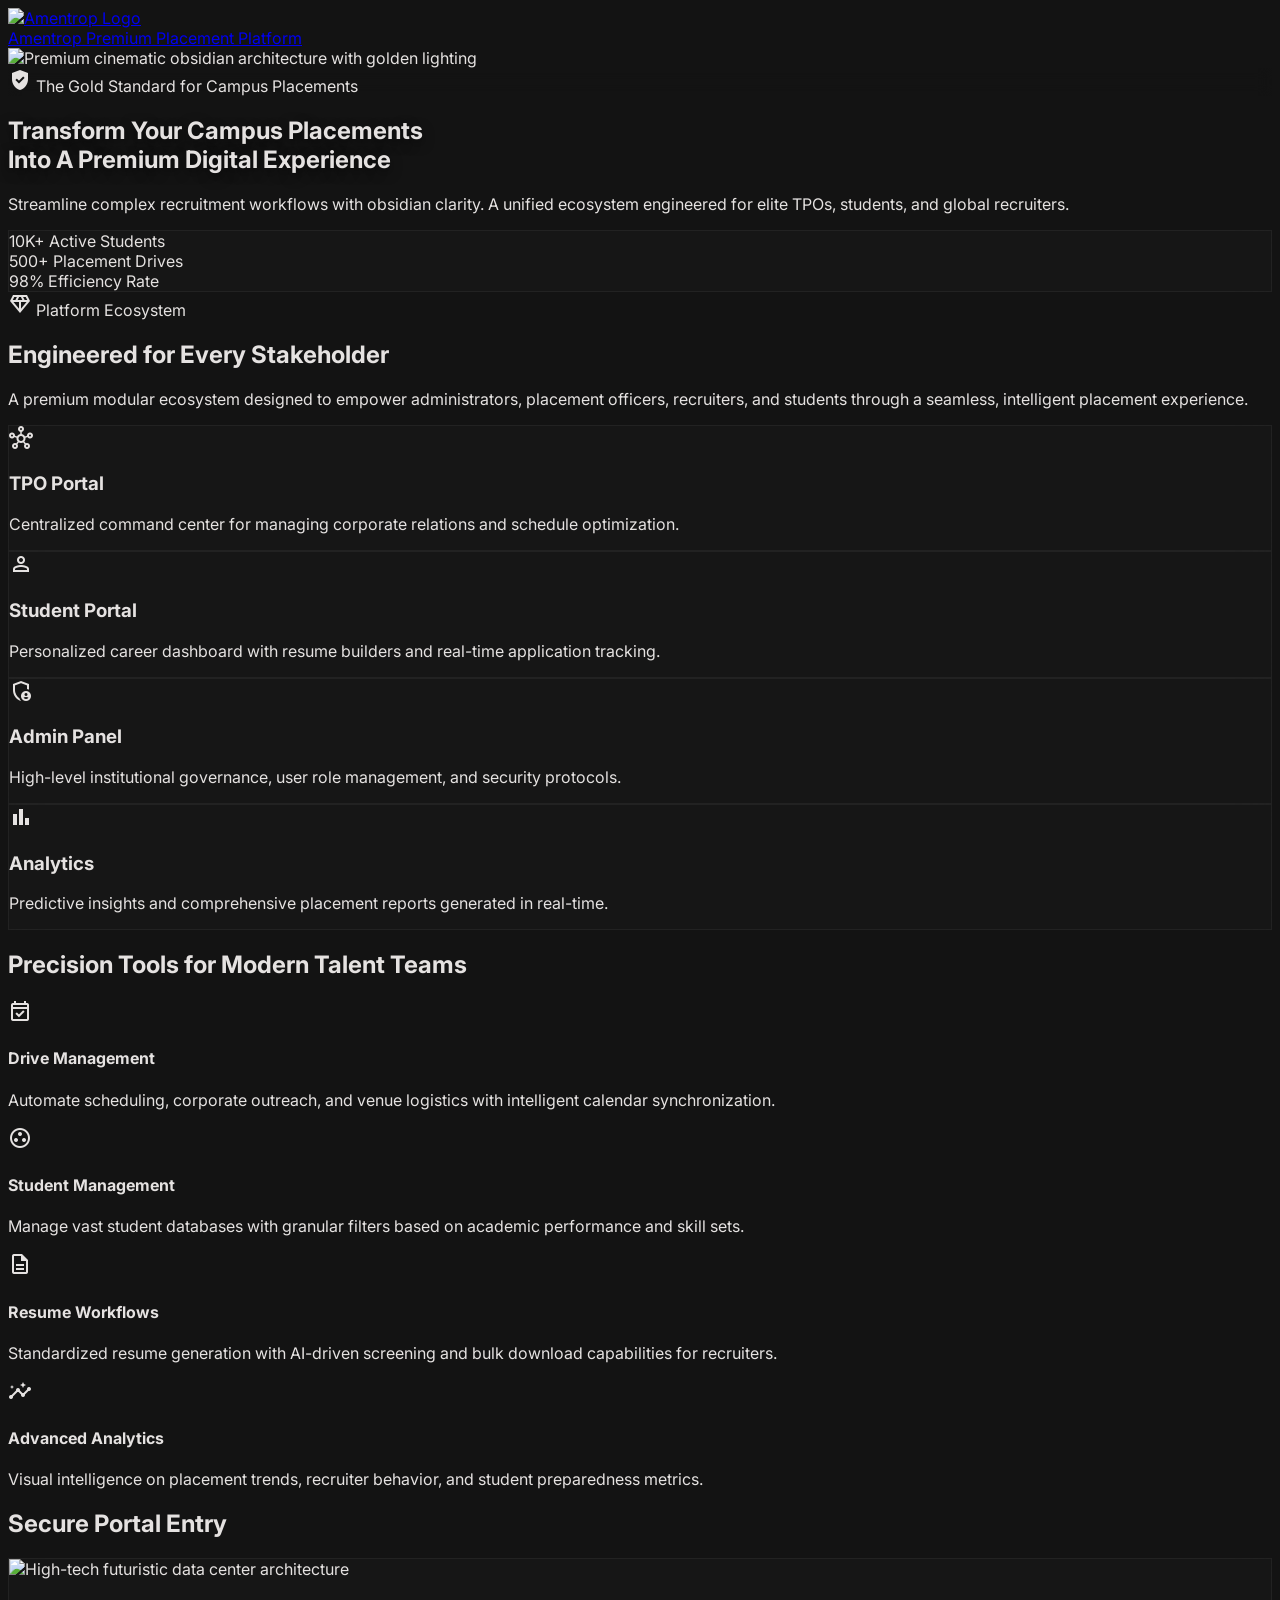
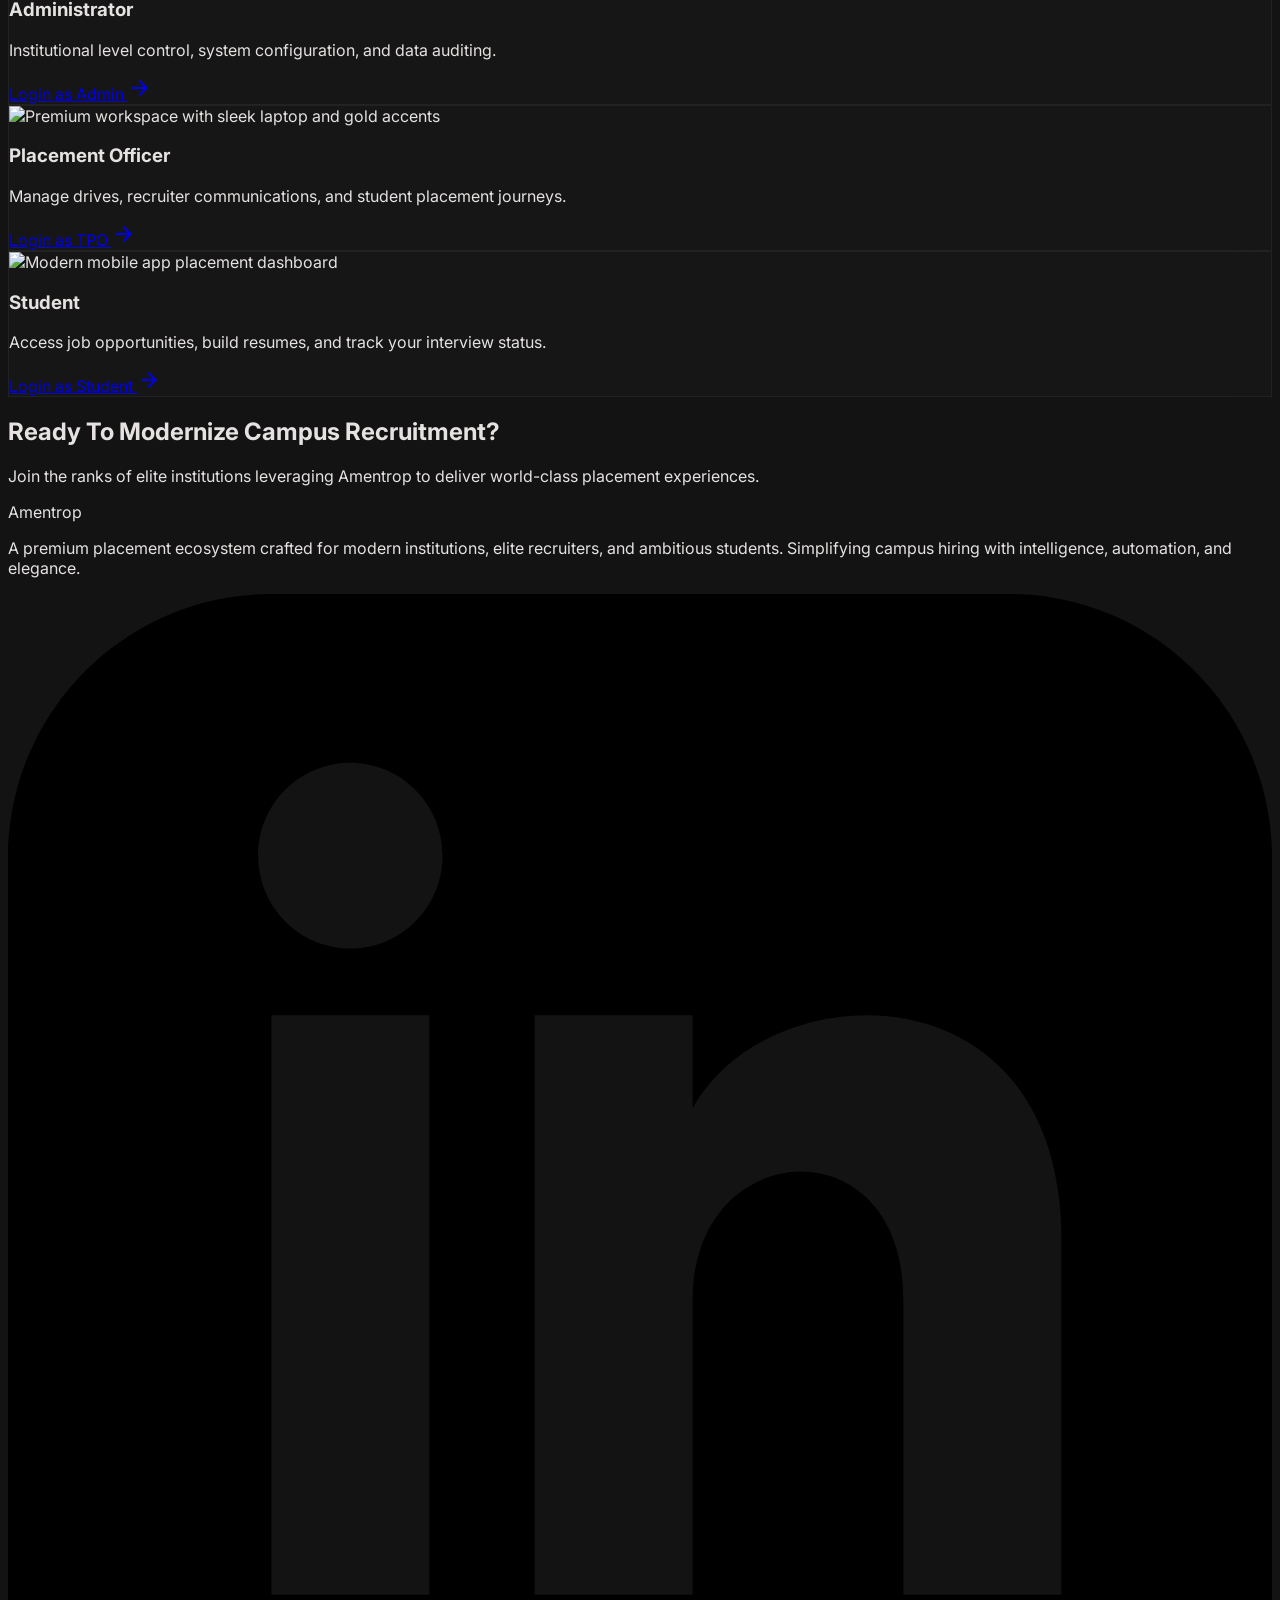
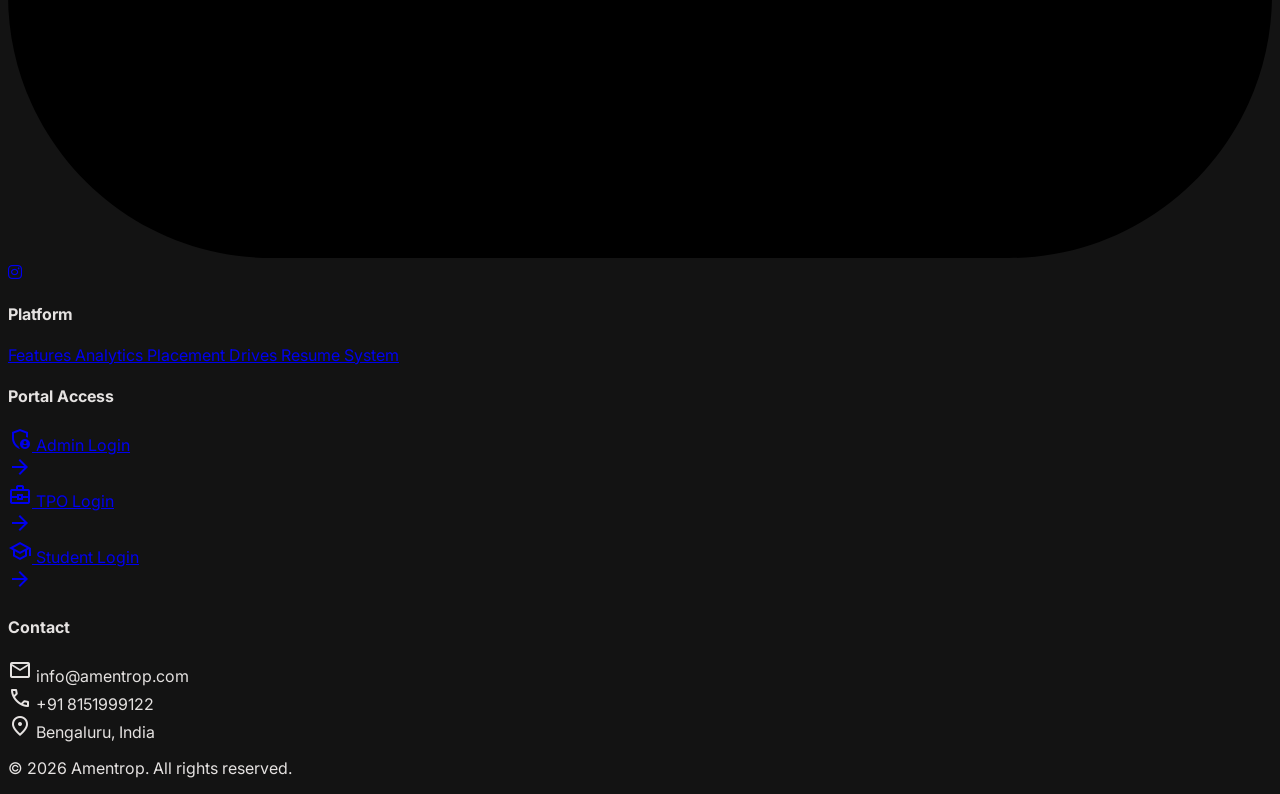
==== commit c6d6956e: "adding code post fixing 4buga" ====
--- a/src/main/resources/static/index.html
+++ b/src/main/resources/static/index.html
@@ -7,6 +7,10 @@
 <script src="https://cdn.tailwindcss.com?plugins=forms,container-queries"></script>
 <link href="https://fonts.googleapis.com/css2?family=Inter:wght@400;500;600;700;800&amp;display=swap" rel="stylesheet"/>
 <link href="https://fonts.googleapis.com/css2?family=Material+Symbols+Outlined:wght,FILL@100..700,0..1&amp;display=swap" rel="stylesheet"/>
+<link rel="stylesheet"
+	href="https://cdnjs.cloudflare.com/ajax/libs/font-awesome/6.4.2/css/all.min.css"
+	crossorigin="anonymous">
+
 <script id="tailwind-config">
         tailwind.config = {
             darkMode: "class",
@@ -439,7 +443,7 @@
                 <div class="flex items-center gap-md mt-5">
 
                     <a class="w-10 h-10 rounded-lg border border-white/10 bg-white/5 flex items-center justify-center hover:bg-primary/10 hover:border-primary/30 hover:text-primary transition-all"
-                        href="#">
+                        href="https://www.linkedin.com/company/amentrop/">
                         <svg class="w-5 h-5 fill-current" viewBox="0 0 24 24">
                             <path
                                 d="M19 0h-14c-2.761 0-5 2.239-5 5v14c0 2.761 2.239 5 5 5h14c2.762 0 5-2.239 5-5v-14c0-2.761-2.238-5-5-5zm-11 19h-3v-11h3v11zm-1.5-12.268c-.966 0-1.75-.79-1.75-1.764s.784-1.764 1.75-1.764 1.75.79 1.75 1.764-.783 1.764-1.75 1.764zm13.5 12.268h-3v-5.604c0-3.368-4-3.113-4 0v5.604h-3v-11h3v1.765c1.396-2.586 7-2.777 7 2.476v6.759z">
@@ -448,18 +452,14 @@
                     </a>
 
                     <a class="w-10 h-10 rounded-lg border border-white/10 bg-white/5 flex items-center justify-center hover:bg-primary/10 hover:border-primary/30 hover:text-primary transition-all"
-                        href="#">
-                        <svg class="w-5 h-5 fill-current" viewBox="0 0 24 24">
-                            <path
-                                d="M24 4.557c-.883.392-1.832.656-2.828.775 1.017-.609 1.798-1.574 2.165-2.724-.951.564-2.005.974-3.127 1.195-.897-.957-2.178-1.555-3.594-1.555-3.179 0-5.515 2.966-4.797 6.045-4.091-.205-7.719-2.165-10.148-5.144-1.29 2.213-.669 5.108 1.523 6.574-.806-.026-1.566-.247-2.229-.616-.054 2.281 1.581 4.415 3.949 4.89-.693.188-1.452.232-2.224.084.626 1.956 2.444 3.379 4.6 3.419-2.07 1.623-4.678 2.348-7.29 2.04 2.179 1.397 4.768 2.212 7.548 2.212 9.142 0 14.307-7.721 13.995-14.646.962-.695 1.797-1.562 2.457-2.549z">
-                            </path>
-                        </svg>
-                    </a>
-
-                    <a class="w-10 h-10 rounded-lg border border-white/10 bg-white/5 flex items-center justify-center hover:bg-primary/10 hover:border-primary/30 hover:text-primary transition-all"
-                        href="#">
-                        <span class="material-symbols-outlined text-[20px]">language</span>
-                    </a>
+   href="https://www.instagram.com/amentrop/"
+   target="_blank">
+
+    <i class="fab fa-instagram text-[18px]"></i>
+
+</a>
+
+                   
 
                 </div>
             </div>
@@ -576,14 +576,14 @@
                         <span class="material-symbols-outlined text-primary text-[18px]">
                             mail
                         </span>
-                        support@amentrop.com
+                        info@amentrop.com
                     </div>
 
                     <div class="flex items-center gap-sm text-on-surface-variant">
                         <span class="material-symbols-outlined text-primary text-[18px]">
                             call
                         </span>
-                        +91 98765 43210
+                        +91 8151999122
                     </div>
 
                     <div class="flex items-start gap-sm text-on-surface-variant">
@@ -606,24 +606,7 @@
                 © 2026 Amentrop. All rights reserved.
             </p>
 
-            <div class="flex items-center gap-lg text-body-sm">
-
-                <a href="#"
-                    class="text-on-surface-variant hover:text-primary transition-colors">
-                    Privacy Policy
-                </a>
-
-                <a href="#"
-                    class="text-on-surface-variant hover:text-primary transition-colors">
-                    Terms
-                </a>
-
-                <a href="#"
-                    class="text-on-surface-variant hover:text-primary transition-colors">
-                    Security
-                </a>
-
-            </div>
+            
 
         </div>
 
